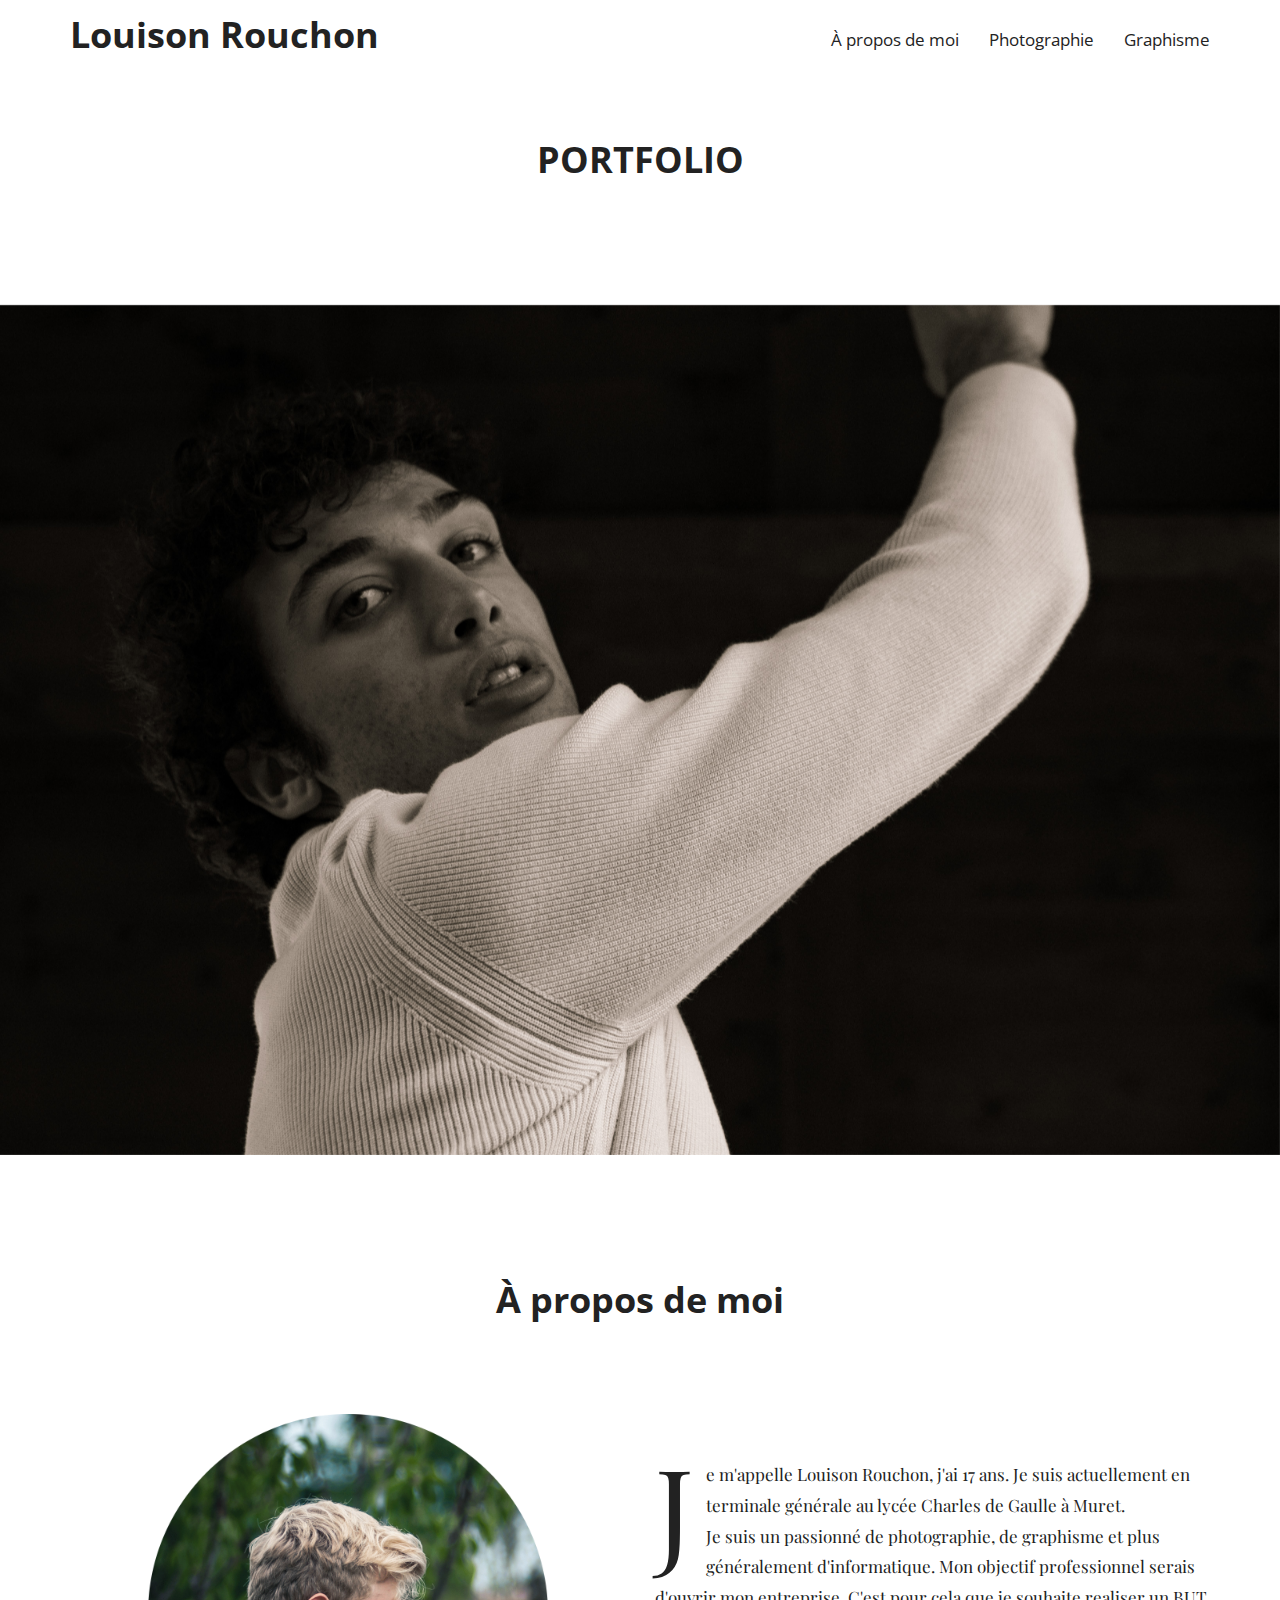
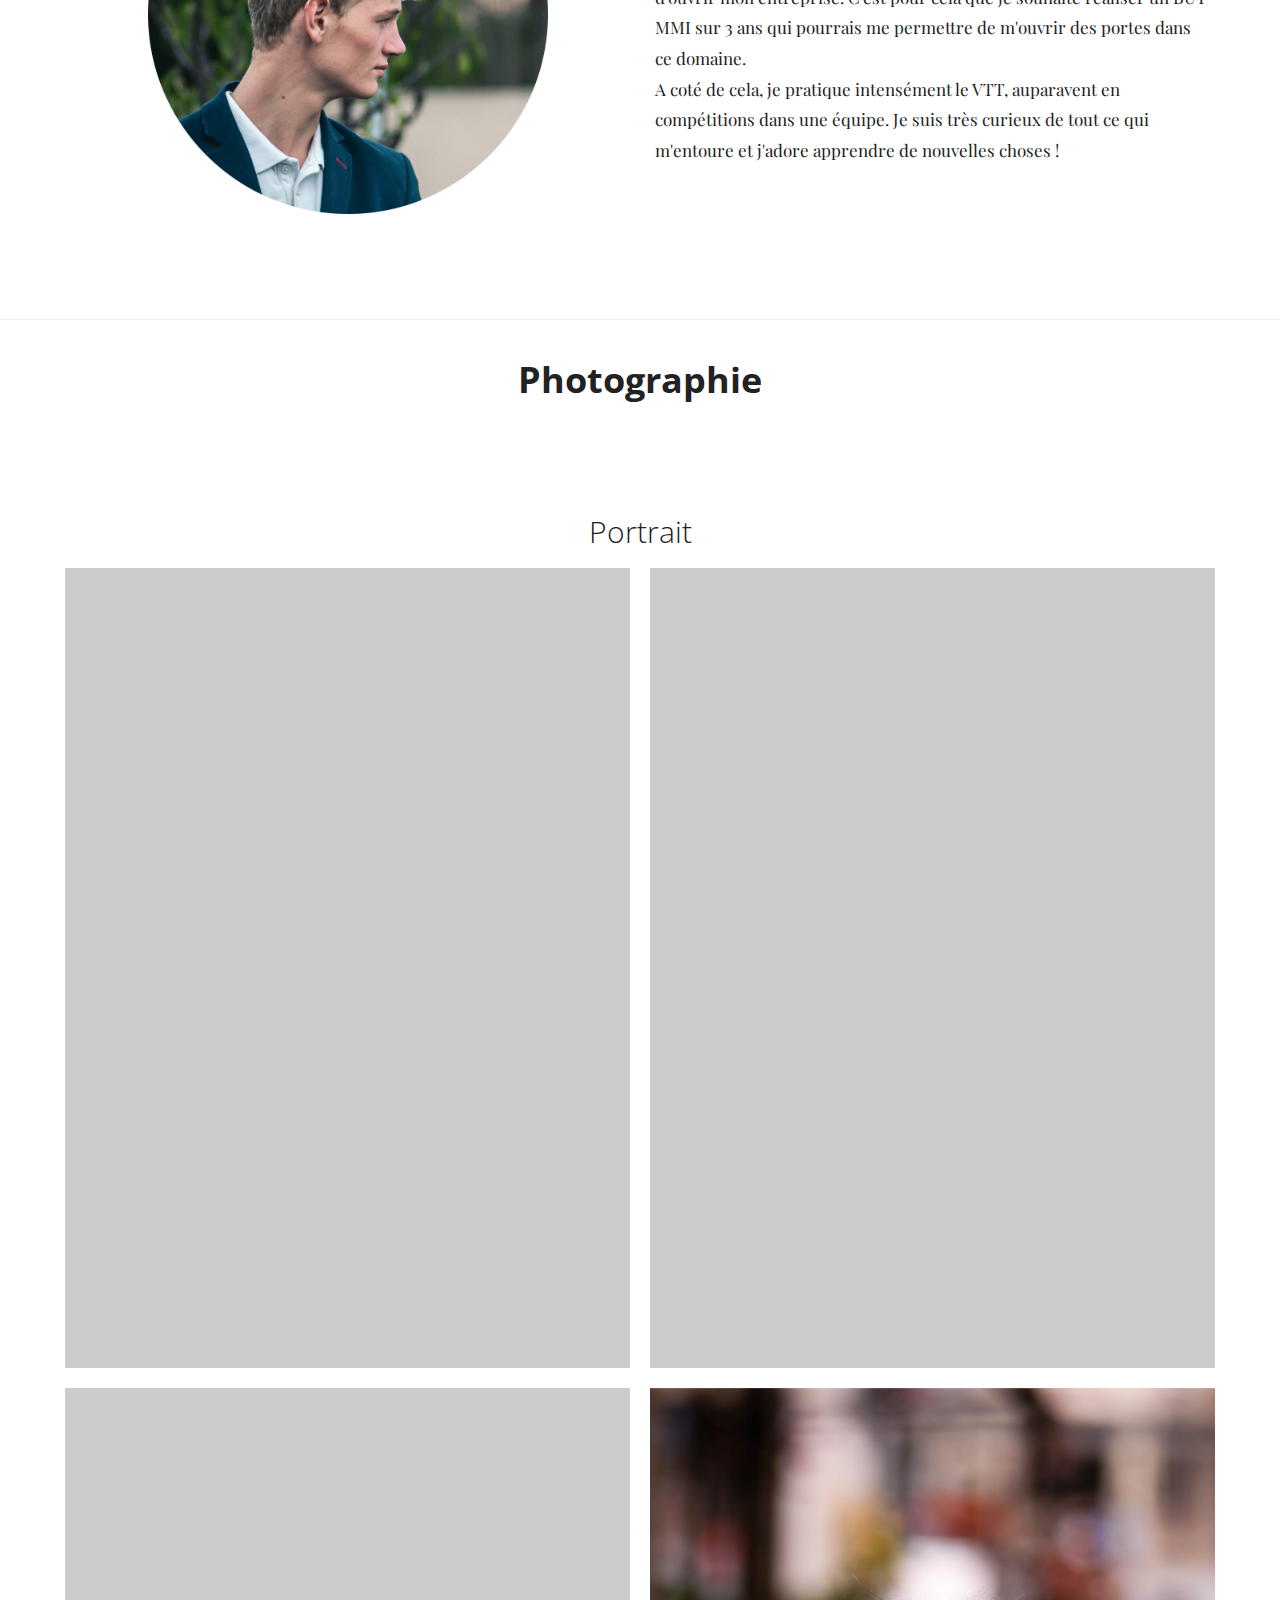
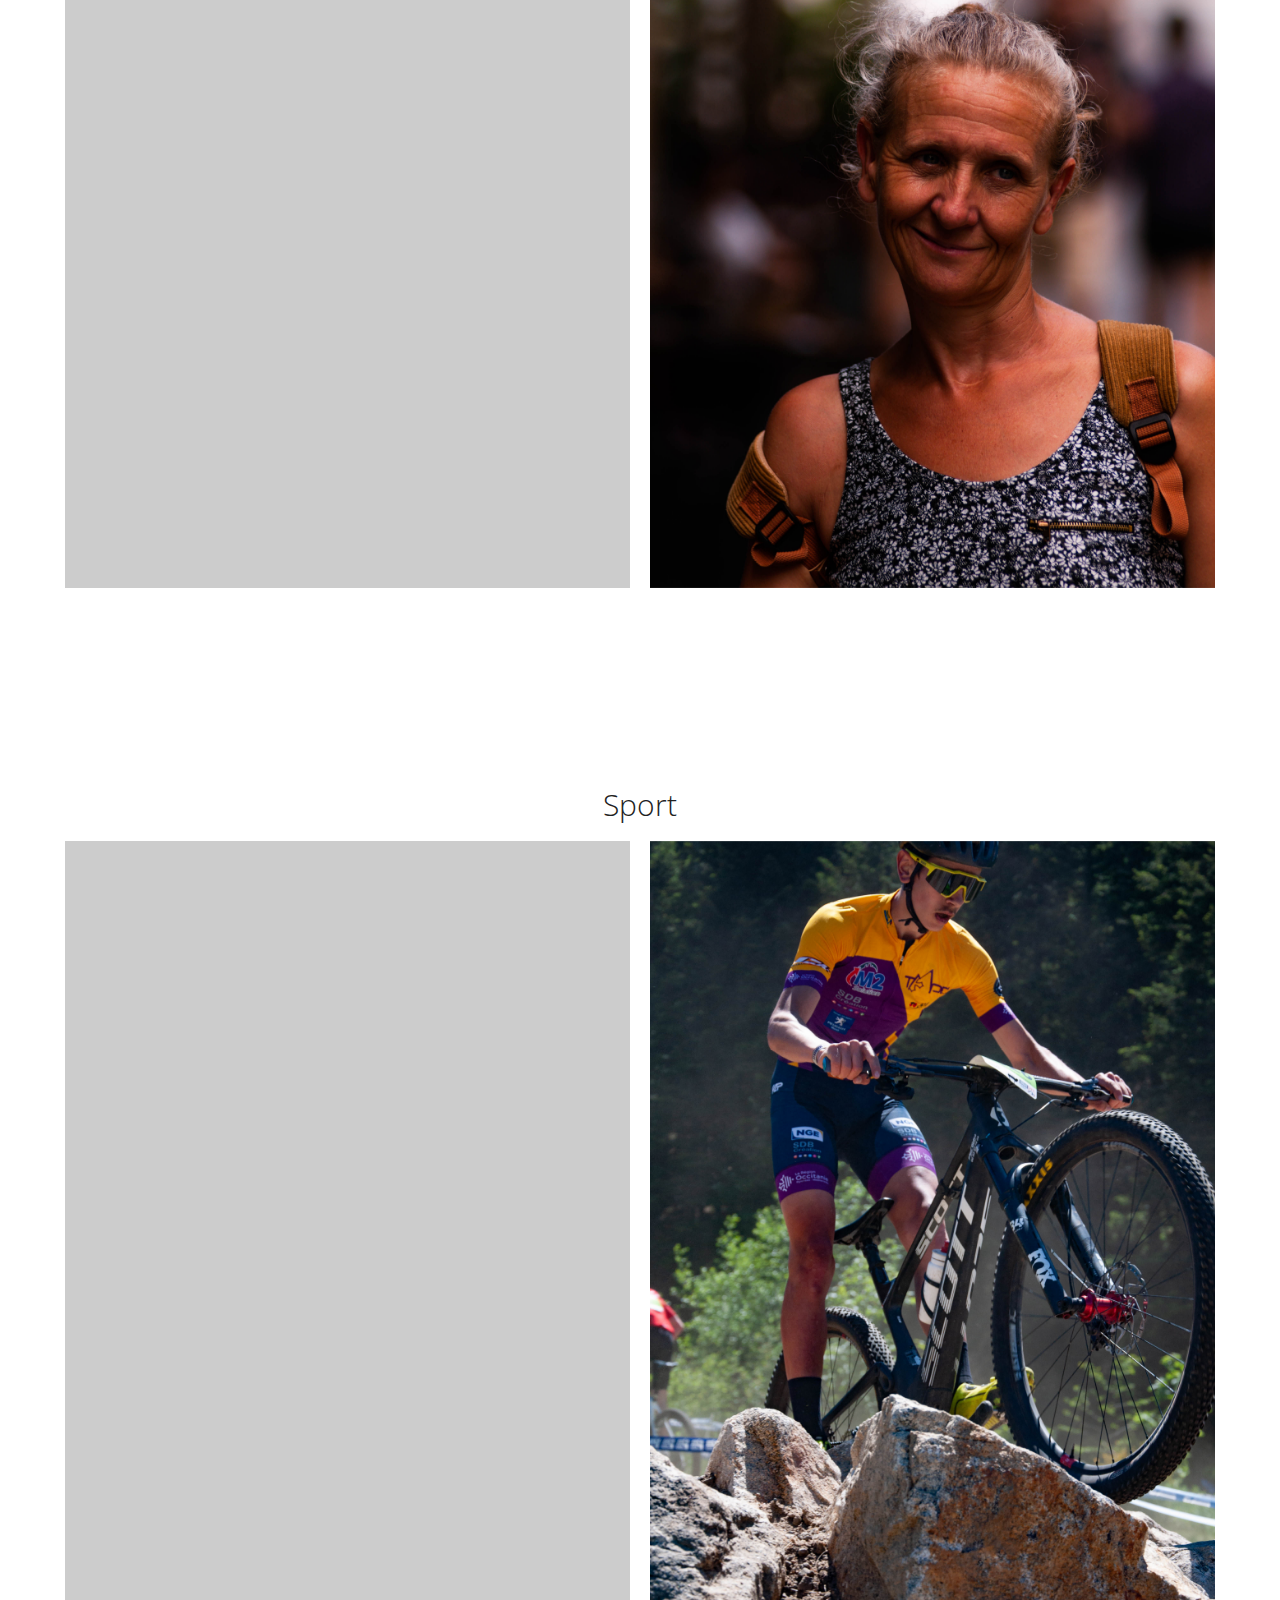
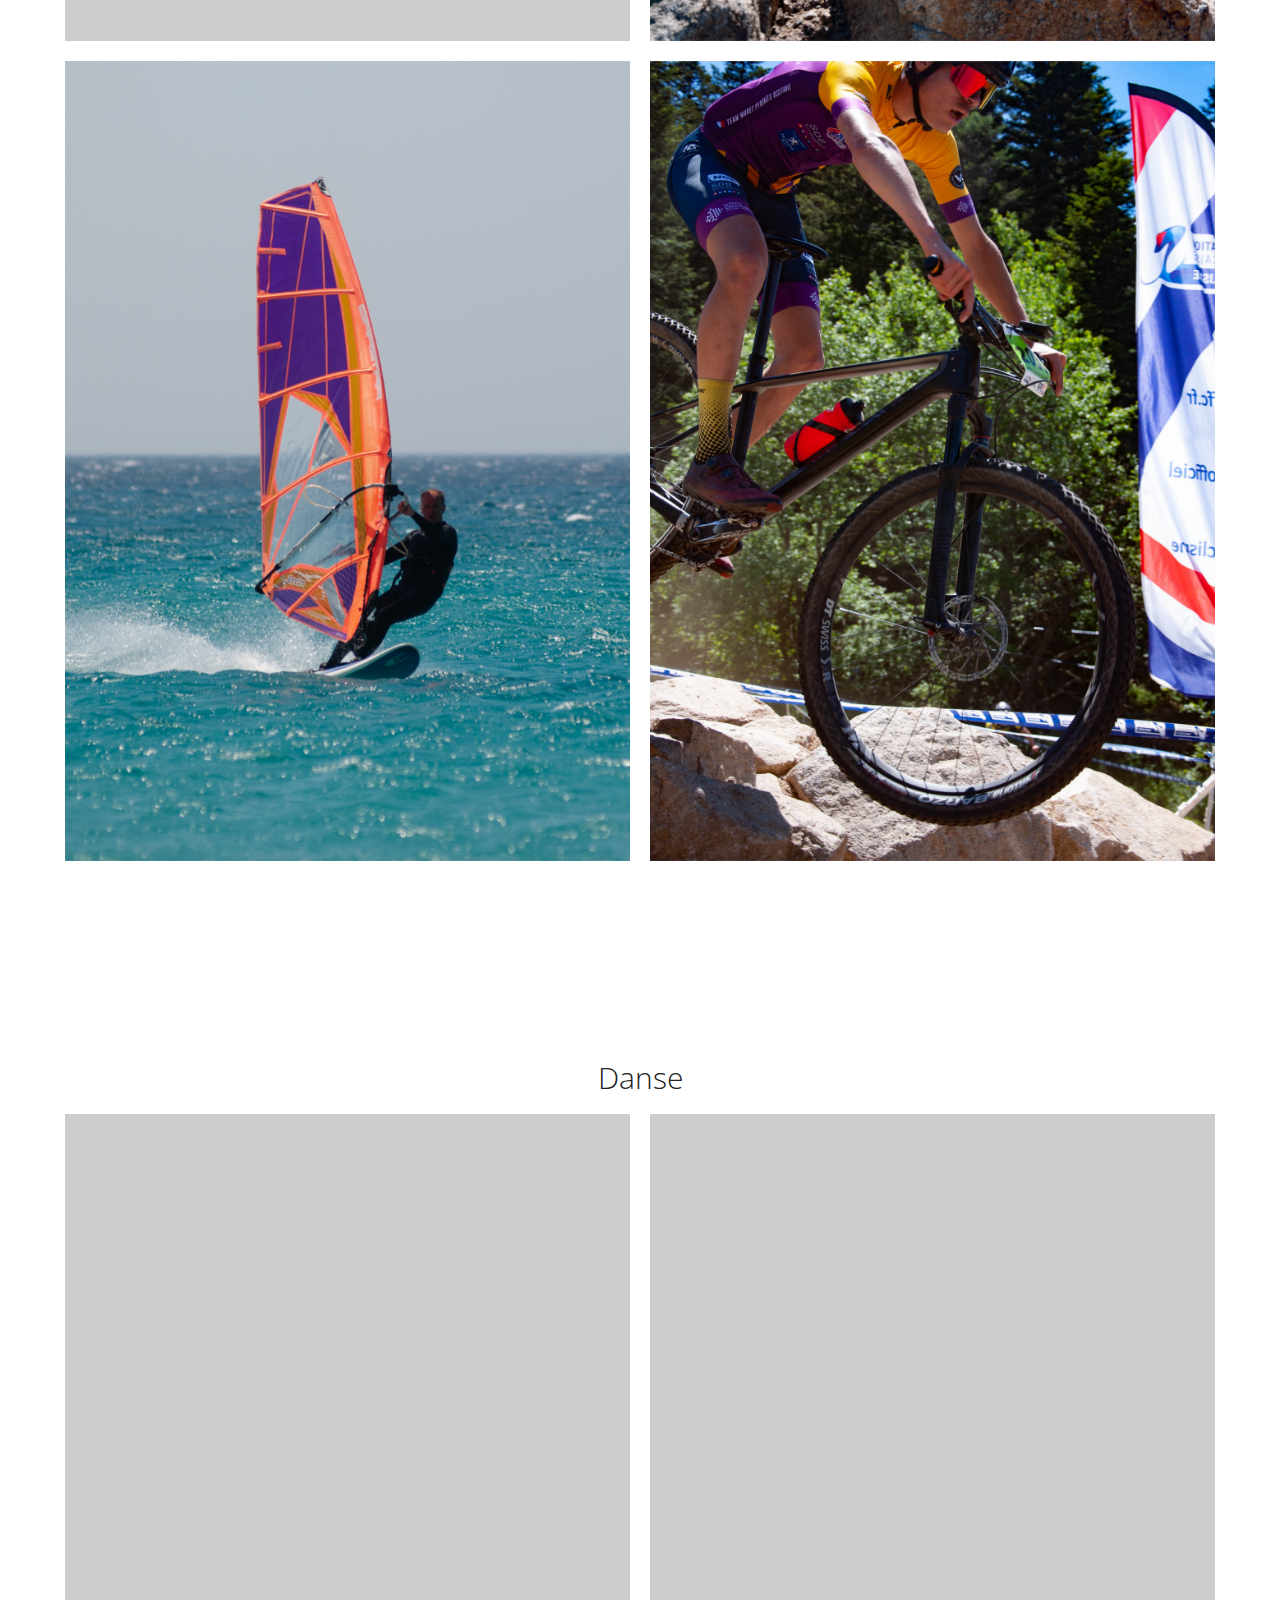
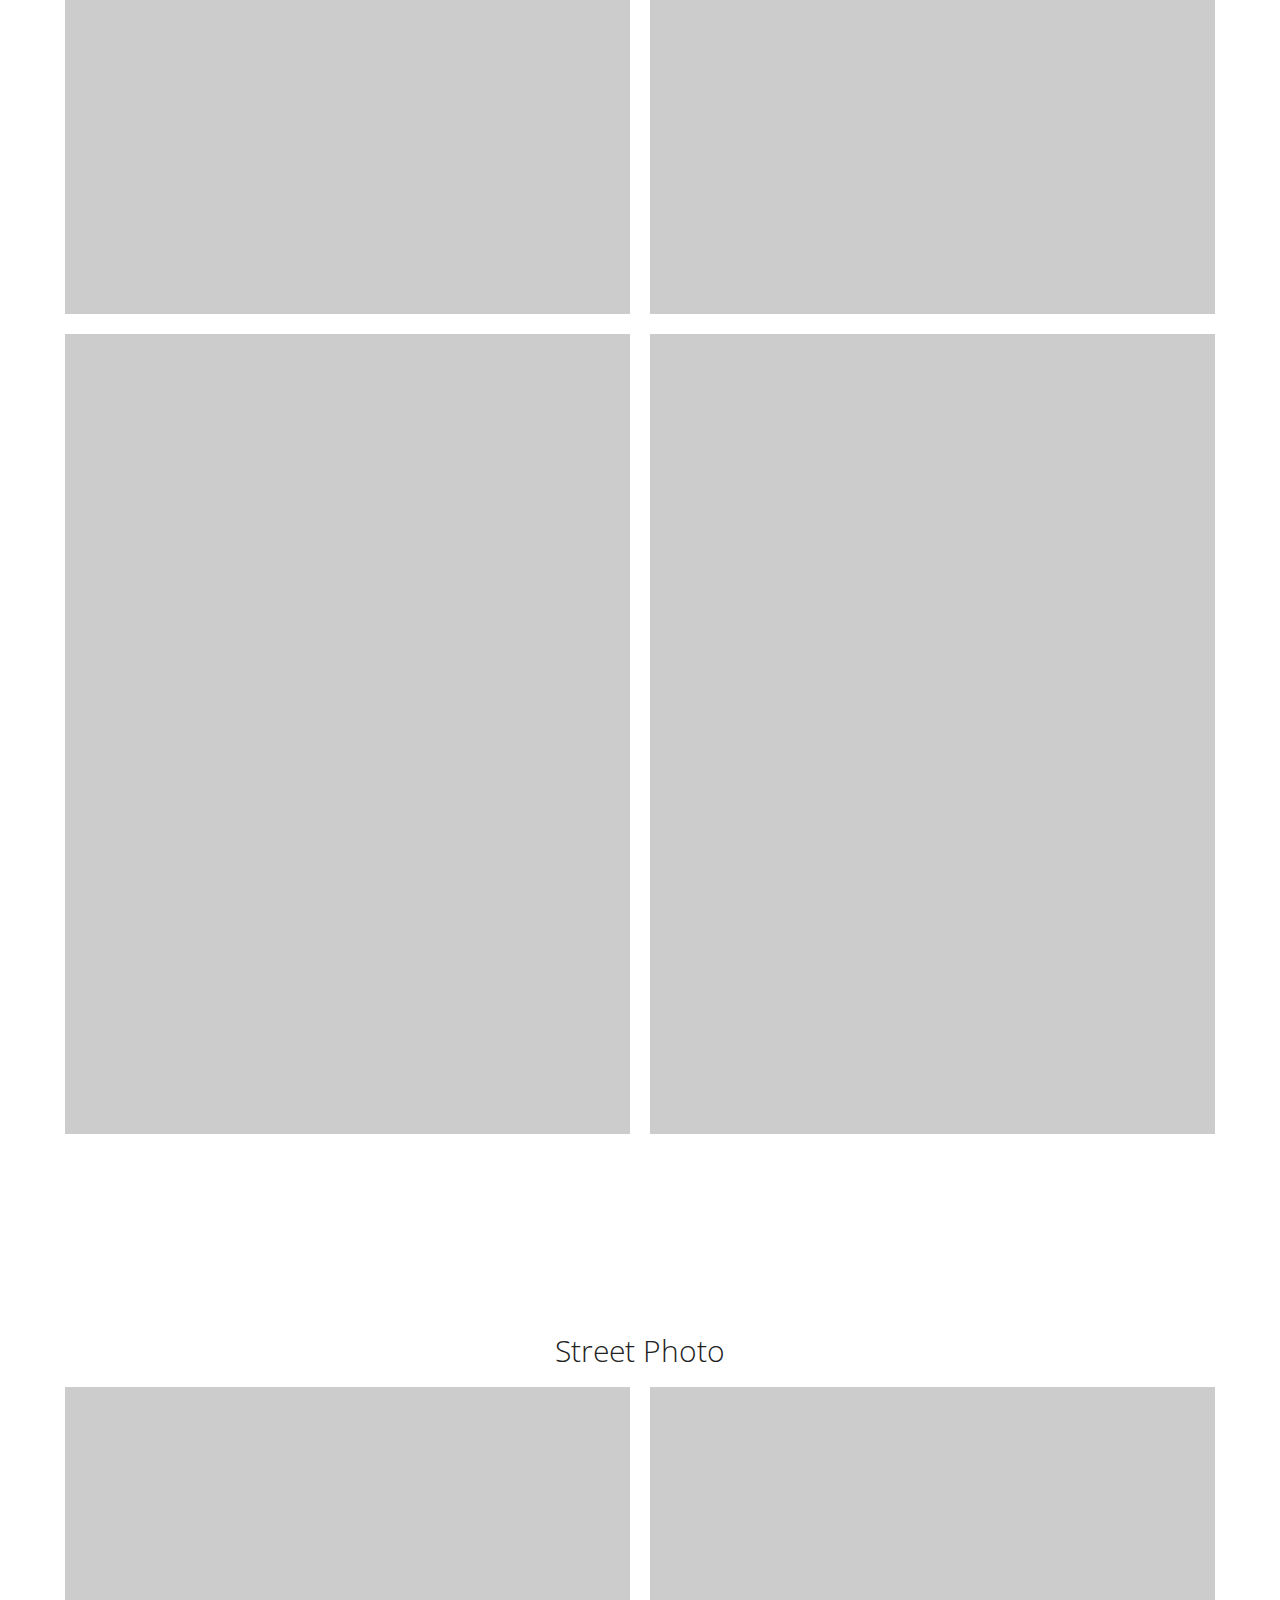
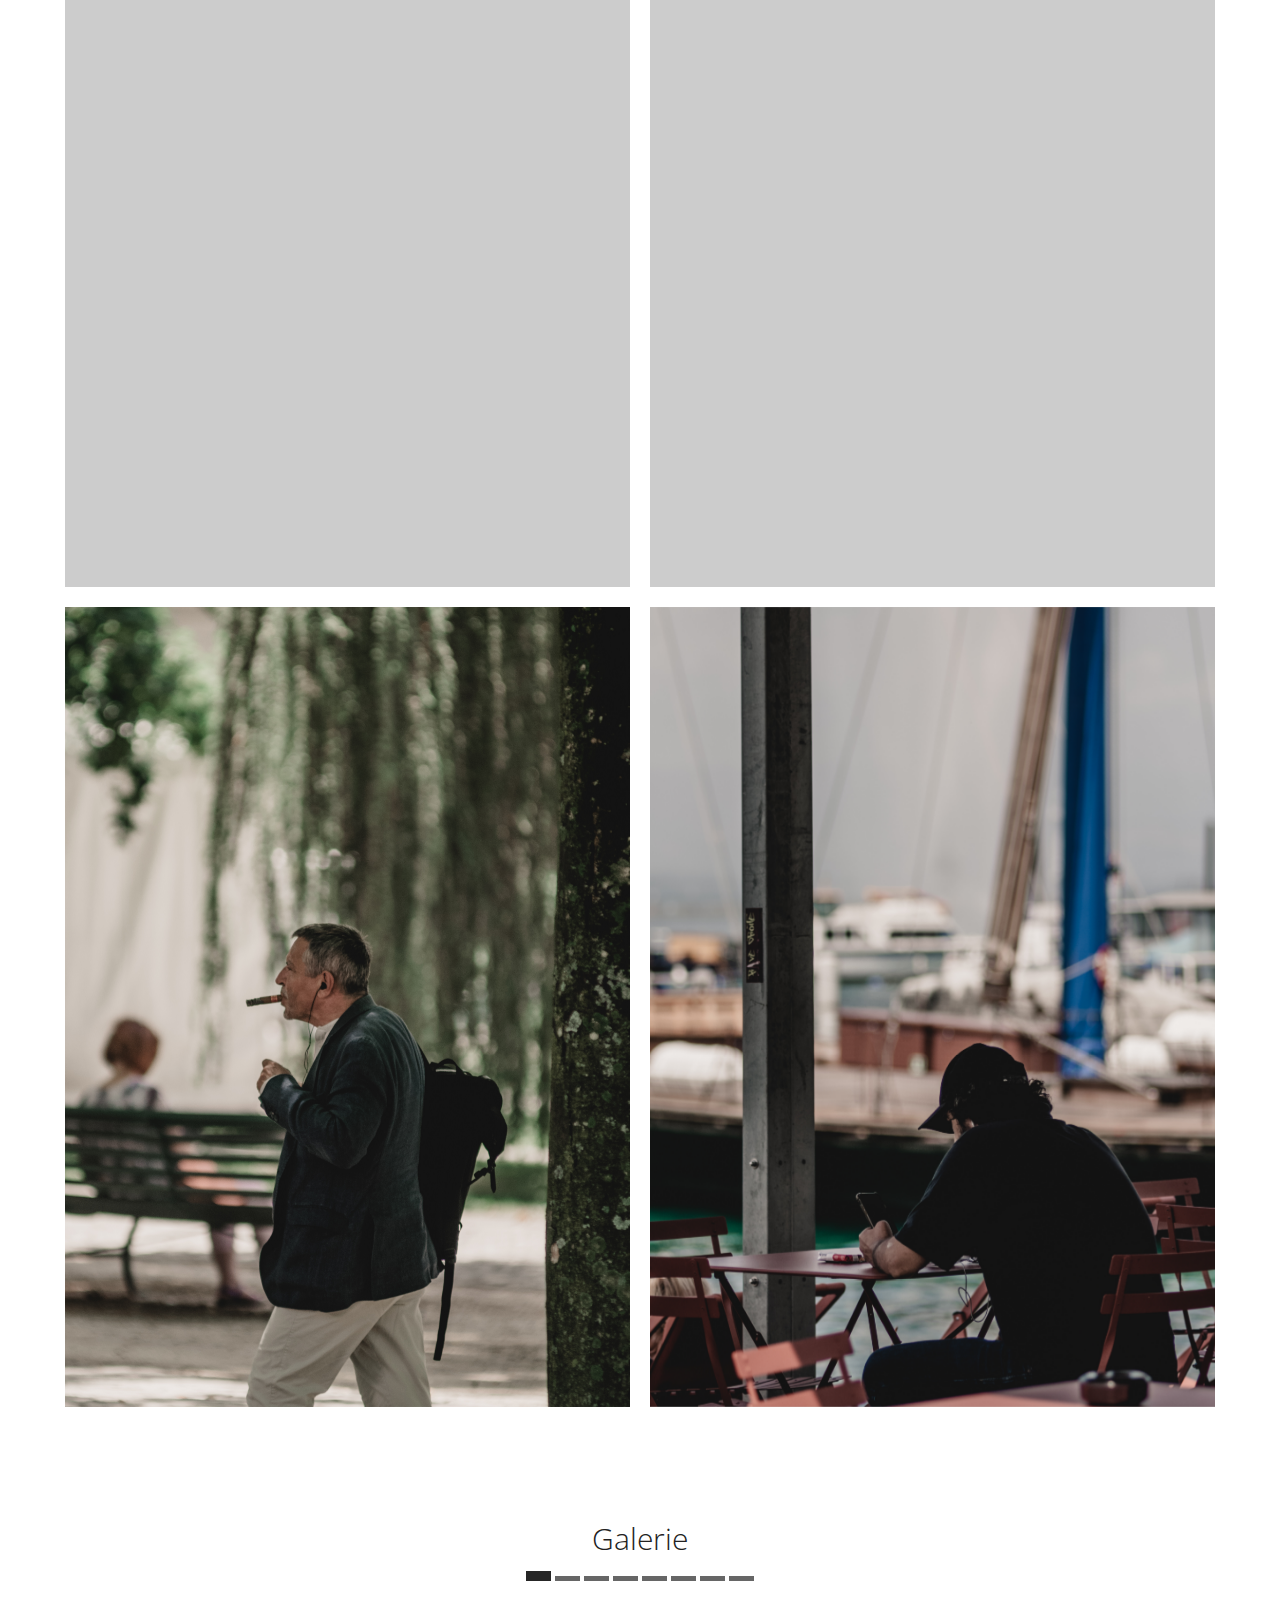
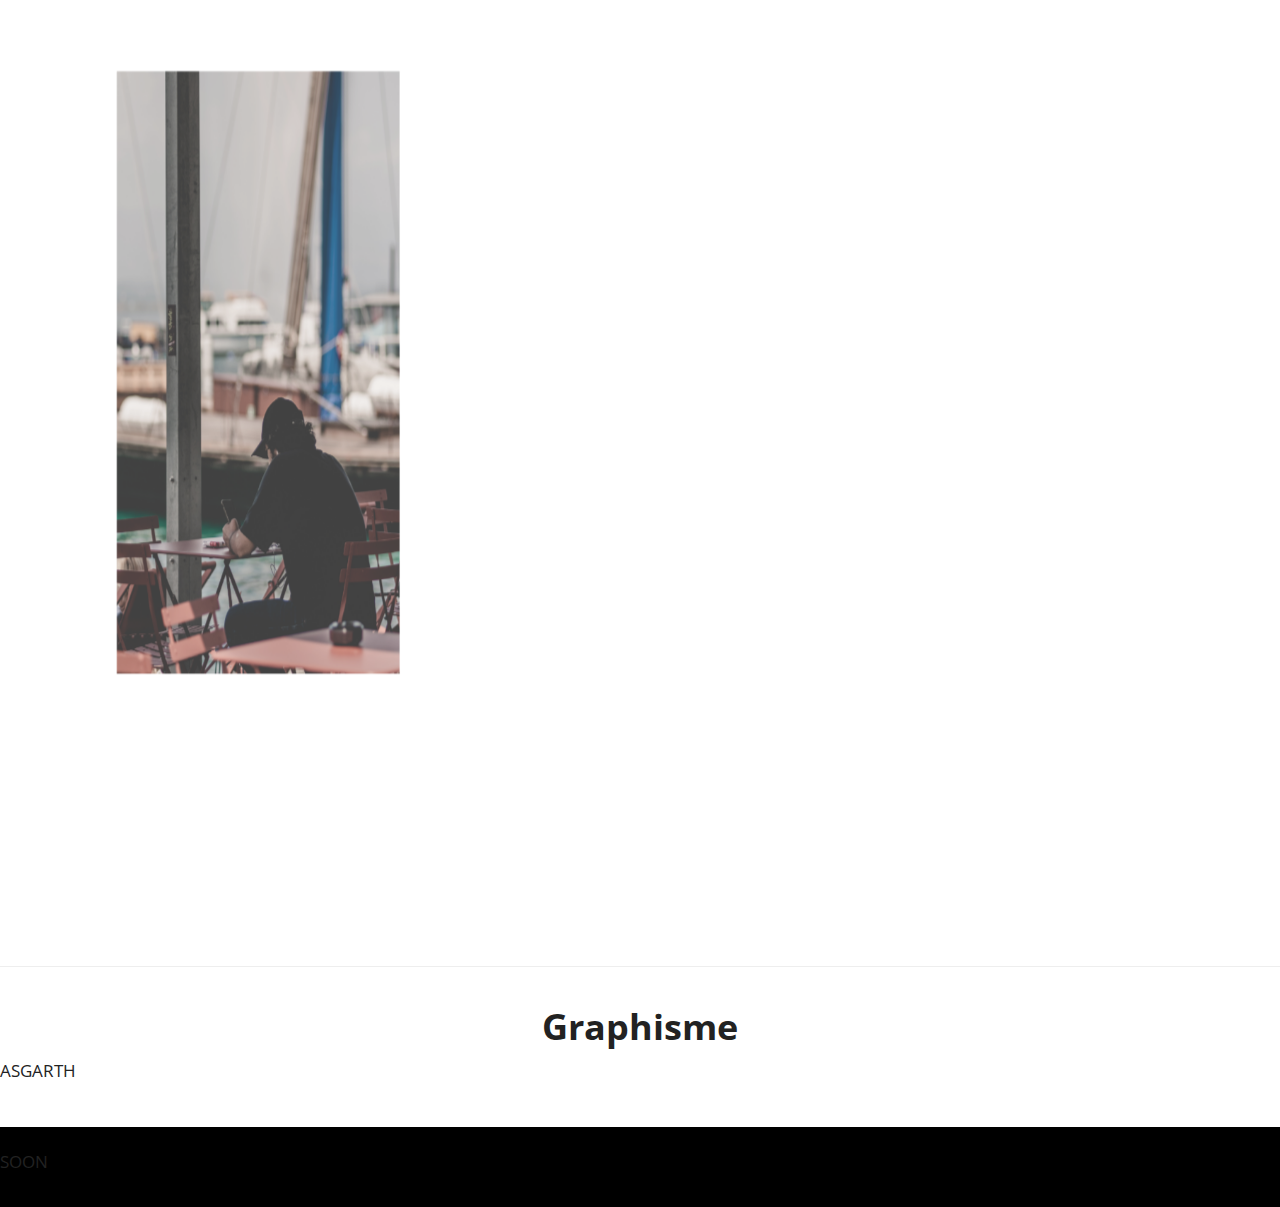
==== index.html @ 9c83bffb "CSS update" ====
<!DOCTYPE html>
<html lang="en">

<head>

    <meta charset="utf-8">
    <meta http-equiv="X-UA-Compatible" content="IE=edge">
    <meta name="viewport" content="width=device-width, initial-scale=1">
    <meta name="description" content="Porte folio de Louison Rouchon">
    <meta name="author" content="Louison Rouchon help by Enzo Fournet">

    <title>ROUCHON Louison</title>

	<link rel="icon" type="image/png" href="./img/rond.png">

    <!-- Css -->
    <link href="css/bootstrap.css" rel="stylesheet">
	<link href="css/style.css" rel="stylesheet">
	<link rel="stylesheet" href="style.css">

</head>

<body>

	<nav class="navbar navbar-default navbar-fixed-top">
		<div class="container">
			<div class="navbar-header">
				<div class="navbar-toggle collapsed" data-toggle="collapse" data-target="#main-menu">	
					<span class="bar1"></span>
					<span class="bar2"></span>
					<span class="bar3"></span>
			  </div>
				<a class="navbar-brand top" href="#">
					<h1 class="Nom">Louison Rouchon</h1>
				</a>

			</div>

			<div class="collapse navbar-collapse" id="main-menu">
			   <ul class="nav navbar-nav navbar-right">
				<li><a data-target="#about" href="">À propos de moi</a></li>
				<li><a data-target="#Photographie" href="">Photographie</a></li>
				<li><a data-target="#Graphisme" href="">Graphisme</a></li>
			  </ul>
			</div><!-- /.navbar-collapse -->
		</div><!-- /.container-fluid -->
	</nav>
  



    <!-- Intro -->
	
	<h1 class="TitreCat">PORTFOLIO</h1>

	
	<!-- Slider -->
	<section class="slider">
		<div class="container-fluid">
			<div class="row no-gutter">
				<div class="col-lg-12">
					<div id="myCarousel" class="carousel slide" data-ride="carousel">

					  <!-- Wrapper for slides -->
					  <div class="carousel-inner" role="listbox">
						<div class="item active" >
						  <img src="img/_DSC0187.JPG" alt="slide" id="img-first">
						</div>

						<div class="item" >
						  <img src="img/_DSC0617.JPG" alt="slide" id="img-first">
						</div>

						<div class="item" >
						  <img src="img/vol avec bebou-3.jpg" alt="slide"id="img-first" >
						</div>

					  </div>
					  
					</div>
				</div>
			</div>
		</div>
	</section>
	
	
	<!-- A propos de moi -->
	<h1 id="about" class="TitreCat">À propos de moi</h1>
	<section class="about">
		<div class="container about">
			<div class="row">
				<div class="col-md-6 moi-container">
					<img class="moi" src="./img/rond.png" alt="">
				</div>
				<div class="col-md-6 big-letter about-me-center">
					<p>
						Je m'appelle Louison Rouchon, j'ai 17 ans. Je suis actuellement en terminale générale au lycée Charles de Gaulle à Muret.
					<br>
						Je suis un passionné de photographie, de graphisme et plus généralement d'informatique. Mon objectif professionnel serais d'ouvrir mon entreprise. C'est pour cela que je souhaite realiser un BUT MMI sur 3 ans qui pourrais me permettre de m'ouvrir 
						des portes dans ce domaine. <br>
						A coté de cela, je pratique intensément le VTT, auparavent en compétitions dans une équipe. Je suis très curieux de tout ce qui m'entoure et j'adore apprendre de nouvelles choses !
					</p>
				</div>
			</div>
		</div>
	</section>
	

	
	
	<!-- Portrait -->
	
	<hr>
	<h1 id="Photographie" class="TitreCat">Photographie</h1>


	<section >
		<h2 class="TitreSousCat">Portrait</h2>
		<div class="container about">
			<div class="row">
				
		<div class="container">
			<div class="row">
			
			
				<div class="col-md-6 thumbnail">
					<div class="hovereffect">
						<div class="col-md-12 photo-1"></div>
							<a href="#mybox" data-toggle="modal" data-slide-to="0">
								<div class="overlay">
									<h2>Vivamus accumsan</h2>
									<p>Lacinia ipsum</p> 
								</div>
							</a>
					</div>
				</div>
				
				
				<div class="col-md-6 thumbnail">
					<div class="hovereffect">
						<div class="col-md-12 photo-2"></div>
							<a href="#mybox" data-toggle="modal" data-slide-to="1">
								<div class="overlay">
									<h2>Lacinia ante</h2>
									<p>Aliquam pellentesque</p> 
								</div>
							</a>
					</div>
				</div>
				
				
			</div>
		</div>
		
		<div class="container">
			<div class="row">
			
			
				<div class="col-md-6 thumbnail">
					<div class="hovereffect">
						<div class="col-md-12 photo-3"></div>
							<a href="#mybox" data-toggle="modal" data-slide-to="2">
								<div class="overlay">
									<h2>Ultris sodales</h2>
									<p>Quisque maximu</p> 
								</div>
							</a>
					</div>
				</div>
				
				
				<div class="col-md-6 thumbnail">
					<div class="hovereffect">
						<div class="col-md-12 photo-4"></div>
							<a href="#mybox" data-toggle="modal" data-slide-to="3">
								<div class="overlay">
									<h2>Quisque maximu</h2>
									<p>Sed eu magna</p> 
								</div>
							</a>
					</div>
				</div>
				
				
			</div>
		</div>	
	</section>
		
	<!-- End Gallery -->

	<div class="container">
	  <div class="modal fade and carousel slide" id="mybox">
		<div class="modal-dialog">
		  <div class="modal-content">
			<div class="modal-body">
			  
			  <button class="close" data-dismiss="modal" type="button">×</button>
			  
			  
			  <div class="carousel-inner">
					<div class="item active">
					  <img src="img/1.jpg" alt="slide">
					</div>
					<div class="item">
					  <img src="img/2.jpg" alt="slide">
					</div>
					<div class="item">
					  <img src="img/3.jpg" alt="slide">
					</div>
					<div class="item">
					  <img src="img/4.jpg" alt="slide">
					</div>
					<div class="item">
						<img src="img/5.jpg" alt="slide">
					</div>
					<div class="item">
						<img src="img/6.jpg" alt="slide">
					</div>
					<div class="item">
						<img src="img/7.jpg" alt="slide">
					</div>
					<div class="item">
						<img src="img/8.jpg" alt="slide">
					</div>
					<div class="item">
						<img src="img/9.jpg" alt="slide">
					</div>
					<div class="item">
						<img src="img/10.jpg" alt="slide">
					</div>
					<div class="item">
						<img src="img/11.jpg" alt="slide">
					</div>
					<div class="item">
						<img src="img/12.jpg" alt="slide">
					</div>
					<div class="item">
						<img src="img/13.jpg" alt="slide">
					</div>
					<div class="item">
						<img src="img/14.jpg" alt="slide">
					</div>
					<div class="item">
						<img src="img/15.jpg" alt="slide">
					</div>
					<div class="item">
						<img src="img/16.jpg" alt="slide">
					</div>
			  </div><!-- /.carousel-inner -->
			  
			  
			  <a class="left carousel-control" href="#mybox" role="button" data-slide="prev">
				<span class="glyphicon glyphicon-chevron-left"></span>
			  </a>
			  <a class="right carousel-control" href="#mybox" role="button" data-slide="next">
				<span class="glyphicon glyphicon-chevron-right"></span>
			  </a>
			  
			</div><!-- /.modal-body -->
		  </div><!-- /.modal-content -->
		</div><!-- /.modal-dialog -->
	  </div><!-- /.modal -->
	</div><!-- /.container -->


	<!-- Sports -->
	
	<section>
		<h2 class="TitreSousCat">Sport</h2>
		<div class="container about">
			<div class="row">
				
		<div class="container">
			<div class="row">
			
			
				<div class="col-md-6 thumbnail">
					<div class="hovereffect">
						<div class="col-md-12 photo-5"></div>
							<a href="#mybox" data-toggle="modal" data-slide-to="4">
								<div class="overlay">
									<h2>Vivamus accumsan</h2>
									<p>Lacinia ipsum</p> 
								</div>
							</a>
					</div>
				</div>
				
				
				<div class="col-md-6 thumbnail">
					<div class="hovereffect">
						<div class="col-md-12 photo-6"></div>
							<a href="#mybox" data-toggle="modal" data-slide-to="5">
								<div class="overlay">
									<h2>Lacinia ante</h2>
									<p>Aliquam pellentesque</p> 
								</div>
							</a>
					</div>
				</div>
				
				
			</div>
		</div>
		
		<div class="container">
			<div class="row">
			
			
				<div class="col-md-6 thumbnail">
					<div class="hovereffect">
						<div class="col-md-12 photo-7"></div>
							<a href="#mybox" data-toggle="modal" data-slide-to="6">
								<div class="overlay">
									<h2>Ultris sodales</h2>
									<p>Quisque maximu</p> 
								</div>
							</a>
					</div>
				</div>
				
				
				<div class="col-md-6 thumbnail">
					<div class="hovereffect">
						<div class="col-md-12 photo-8"></div>
							<a href="#mybox" data-toggle="modal" data-slide-to="7">
								<div class="overlay">
									<h2>Quisque maximu</h2>
									<p>Sed eu magna</p> 
								</div>
							</a>
					</div>
				</div>
				
				
			</div>
		</div>	
	</section>
	
<!-- Danse -->

<section>
		<h2 class="TitreSousCat">Danse</h2>
		<div class="container about">
			<div class="row">
				
		<div class="container">
			<div class="row">
			
			
				<div class="col-md-6 thumbnail">
					<div class="hovereffect">
						<div class="col-md-12 photo-9"></div>
							<a href="#mybox" data-toggle="modal" data-slide-to="8">
								<div class="overlay">
									<h2>Ultris sodales</h2>
									<p>Quisque maximu</p> 
								</div>
							</a>
					</div>
				</div>
				
				
				<div class="col-md-6 thumbnail">
					<div class="hovereffect">
						<div class="col-md-12 photo-10"></div>
							<a href="#mybox" data-toggle="modal" data-slide-to="9">
								<div class="overlay">
									<h2>Quisque maximu</h2>
									<p>Sed eu magna</p> 
								</div>
							</a>
					</div>
				</div>
				
				
				
			</div>
		</div>
		
		<div class="container">
			<div class="row">
			
			
				<div class="col-md-6 thumbnail">
					<div class="hovereffect">
						<div class="col-md-12 photo-11"></div>
							<a href="#mybox" data-toggle="modal" data-slide-to="10">
								<div class="overlay">
									<h2>Ultris sodales</h2>
									<p>Quisque maximu</p> 
								</div>
							</a>
					</div>
				</div>
				
				
				<div class="col-md-6 thumbnail">
					<div class="hovereffect">
						<div class="col-md-12 photo-12"></div>
							<a href="#mybox" data-toggle="modal" data-slide-to="11">
								<div class="overlay">
									<h2>Quisque maximu</h2>
									<p>Sed eu magna</p> 
								</div>
							</a>
					</div>
				</div>
				
				
			</div>
		</div>	
	</section>

<!-- Street Photographie -->

<section>
	<h2 class="TitreSousCat">Street Photo</h2>
	<div class="container about">
		<div class="row">
			
	<div class="container">
		<div class="row">
		
		
			<div class="col-md-6 thumbnail">
				<div class="hovereffect">
					<div class="col-md-12 photo-13"></div>
						<a href="#mybox" data-toggle="modal" data-slide-to="12">
							<div class="overlay">
								<h2>Vivamus accumsan</h2>
								<p>Lacinia ipsum</p> 
							</div>
						</a>
				</div>
			</div>
			
			
			<div class="col-md-6 thumbnail">
				<div class="hovereffect">
					<div class="col-md-12 photo-14"></div>
						<a href="#mybox" data-toggle="modal" data-slide-to="13">
							<div class="overlay">
								<h2>Lacinia ante</h2>
								<p>Aliquam pellentesque</p> 
							</div>
						</a>
				</div>
			</div>
			
			
		</div>
	</div>
	
	<div class="container">
		<div class="row">
		
		
			<div class="col-md-6 thumbnail">
				<div class="hovereffect">
					<div class="col-md-12 photo-15"></div>
						<a href="#mybox" data-toggle="modal" data-slide-to="14">
							<div class="overlay">
								<h2>Ultris sodales</h2>
								<p>Quisque maximu</p> 
							</div>
						</a>
				</div>
			</div>
			
			
			<div class="col-md-6 thumbnail">
				<div class="hovereffect">
					<div class="col-md-12 photo-16"></div>
						<a href="#mybox" data-toggle="modal" data-slide-to="15">
							<div class="overlay">
								<h2>Quisque maximu</h2>
								<p>Sed eu magna</p> 
							</div>
						</a>
				</div>
			</div>
			
			
		</div>
	</div>	
</section>



<!-- Divers -->
<h2 class="TitreSousCat">Galerie</h2>
<div class='caroussel_diapo'>
		<input checked id="carou_un" name="rotation" type="radio">
		<label for="carou_un"></label>
		<input id="carou_deux" name="rotation" type="radio">
		<label for="carou_deux"></label>
		<input id="carou_trois" name="rotation" type="radio">
		<label for="carou_trois"></label>
		<input id="carou_quatre" name="rotation" type="radio">
		<label for="carou_quatre"></label>
		<input id="carou_cinq" name="rotation" type="radio">
		<label for="carou_cinq"></label>
		<input id="carou_six" name="rotation" type="radio">
		<label for="carou_six"></label>
		<input id="carou_sept" name="rotation" type="radio">
		<label for="carou_sept"></label>
		<input id="carou_huit" name="rotation" type="radio">
		<label for="carou_huit"></label>

	<div class="contenu_carou">
		<div class="caroussel">
			<img src="./img/9.jpg" alt>
			<img src="./img/10.jpg" alt>
			<img src="./img/11.jpg" alt>
			<img src="./img/12.jpg" alt>
			<img src="./img/13.jpg" alt>
			<img src="./img/14.jpg" alt>
			<img src="./img/15.jpg" alt>
			<img src="./img/16.jpg" alt>
		</div>
	</div>
</div>	
	

<!-- Logos -->
<hr>
<h1 id="Graphisme" class="TitreCat">Graphisme</h1>

<a href="./asgarth.html">ASGARTH</a>

	
<footer>
	SOON
</footer>
		
		

    <!-- script -->
    <script src="js/jquery.js"></script>
    <script src="js/bootstrap.min.js"></script>
	<script src="js/modernizr.js"></script>
	<script src="js/script.js"></script>
	
	

</body>
</html>
---- css/style.css ----
@import url(https://fonts.googleapis.com/css?family=Playfair+Display);
@import url(https://fonts.googleapis.com/css?family=Open+Sans:400,300);

body {
    padding-top: 70px;
	color: #222;
    font-family: 'Open Sans', sans-serif;
    font-size: 17px;
    line-height: 1.8 !important;
}

html {
	overflow-x:hidden;
}

h1,h2,h3,h4,h5,h6 {
	font-family: 'Open Sans', sans-serif;
	font-weight:200;
	color: #222;
}

p{
	font-family: 'Playfair Display', serif;
	font-weight:300;
}

section {
	padding-top:85px;
	padding-bottom:85px;
}

.no-gutter > [class*='col-'] {
    padding-right:0;
    padding-left:0;
}

a,a:link {
	color: #222;
}

a:hover,a:focus {
	color: #222;
}


/* Navbar */

.navbar-fixed-top .nav {
    padding: 15px 0;
}

.navbar-fixed-top .navbar-brand {
    padding: 0 15px;
}

.navbar-brand img{
	max-height:50px;
}

.navbar > .container .navbar-brand, .navbar > .container-fluid .navbar-brand {
    margin-left: 0px;
}

@media(min-width:768px) {
    body {
        padding-top: 100px; /* Required padding for .navbar-fixed-top. Change if height of navigation changes. */
    }

    .navbar-fixed-top .navbar-brand {
        padding: 15px 0;
    }
}

.navbar-default {
    background-color: #fff;
    border-color: #fff;
}

.navbar-default .navbar-nav > .active > a, .navbar-default .navbar-nav > .active > a:focus, .navbar-default .navbar-nav > .active > a:hover {
    background-color: #fff;
    color: #222;
}

.navbar-default .navbar-nav > li > a {
    color: #222;
}

.navbar-default .navbar-nav > li > a:hover {
    color: #555;
}


/* Toggle Animation */

.navbar-toggle * {
	-ms-transition: all 0.4s ease;
  -webkit-transition: all 0.4s ease;
	-moz-transition: all 0.4s ease;
	-o-transition: all 0.4s ease;
	transition: all 0.4s ease;
}
.navbar-toggle {
    border: medium none;
    border-radius: 0;
    color: #fff;
    cursor: pointer;
    height: 50px;
    padding: 16px;
    width: 50px;
    float: right;
	margin-top:0px;
	margin-bottom:0px;
}

.navbar-default .navbar-toggle:hover,
.navbar-default .navbar-toggle:focus {
  background-color: #fff;
}

.navbar-default .navbar-toggle, .navbar-default .navbar-collapse, .navbar-default .navbar-form {
    border-color: #fff;
}

.navbar-toggle span {
	width: 25px;
	height: 3px;
	margin-bottom: 5px;
	background-color: #222;
	display: block;
}
.navbar-toggle span.bar1 {
	-ms-transform: rotate(45deg);
	-webkit-transform: rotate(45deg);
  -moz-transform: rotate(45deg);
  -o-transform: rotate(45deg);
  transform: rotate(45deg);
	-ms-transform-origin: 1px 3px;
	-webkit-transform-origin: 1px 3px;
  -moz-transform-origin: 1px 3px;
  -o-transform-origin: 1px 3px;
	transform-origin: 1px 3px;
	width: 31px;
}
.navbar-toggle span.bar2 {
	-ms-transform: rotate(-360deg) scale(0);
	-webkit-transform: rotate(-360deg) scale(0);
  -moz-transform: rotate(-360deg) scale(0);
  -o-transform: rotate(-360deg) scale(0);
	transform: rotate(-360deg) scale(0);
}

.navbar-toggle span.bar3 {
	-ms-transform: rotate(-45deg);
	-webkit-transform: rotate(-45deg);
	transform: rotate(-45deg);
	-ms-transform-origin:8px 2px;
	-webkit-transform-origin: 8px 2px;
	transform-origin: 8px 2px;
	width: 31px;
}
.navbar-toggle.collapsed span.bar1,
.navbar-toggle.collapsed span.bar2,
.navbar-toggle.collapsed span.bar3,
.navbar-toggle.collapsed span.bar4 {
	-ms-transform: none;
	-webkit-transform: none;
	transform: none;
	width: 30px;
}


/* Intro */

.intro {
	font-size:22px;
	padding-top:60px;
	padding-bottom:25px;
}



/* About */


.big-letter p:first-child:first-letter { 
	float: left; 
	color: #222; 
	font-size: 7em;  
	line-height: 0.8em; 
	text-transform: uppercase; 
	padding-top: 0px;  
	padding-right: 0.1em; 
	padding-left: –0.03em;
}

/* Firefox Fix */

@-moz-document url-prefix() {
    .big-letter p:first-child:first-letter {
        padding-top: 0.08em;  
    }
}



/* Carousel */

.carousel-control.left {
  background-image: none;
  filter: none;
}
.carousel-control.right {
  background-image: none;
  filter: none;
}



/* Gallery */


/* Hover Effect */

.hovereffect a:link,.hovereffect a:hover,.hovereffect a:focus,.hovereffect a:visited {
	color:#fff;
}

.hovereffect {
  width: 100%;
  height: 100%;
  float: left;
  overflow: hidden;
  position: relative;
  text-align: left;
  background: #cccccc;
  cursor:pointer;
}

.hovereffect .overlay {
  width: 100%;
  height: 100%;
  position: absolute;
  overflow: hidden;
  top: 0;
  left: 0;
  padding: 50px 20px;
  cursor:pointer;
}

.hovereffect a, .hovereffect p,.hovereffect h2 {
  color: #fff;
  text-decoration:none;
  opacity: 0;
  filter: alpha(opacity=0);
  -webkit-transition: opacity 0.35s, -webkit-transform 0.35s;
  transition: opacity 0.35s, transform 0.35s;
  -webkit-transform: translate3d(100%,0,0);
  transform: translate3d(100%,0,0);
}

.hovereffect:hover a, .hovereffect:hover p, .hovereffect:hover h2 {
  color:#fff;
  text-decoration:none;
  opacity: 1;
  letter-spacing:1px;
  filter: alpha(opacity=100);
  -webkit-transform: translate3d(0,0,0);
  transform: translate3d(0,0,0);
}

@media (max-width: 992px) {
	.hovereffect{
		margin-bottom: 25px;
	}
}

.hovereffect img {
  display: block;
  position: relative;
  max-width: none;
  width: calc(100% + 20px);
  -webkit-transition: opacity 0.35s, -webkit-transform 0.35s;
  transition: opacity 0.35s, transform 0.35s;
  -webkit-transform: translate3d(-10px,0,0);
  transform: translate3d(-10px,0,0);
  -webkit-backface-visibility: hidden;
  backface-visibility: hidden;
  cursor:pointer;
}

.hovereffect:hover img {
  opacity: 0.4;
  filter: alpha(opacity=40);
  -webkit-transform: translate3d(0,0,0);
  transform: translate3d(0,0,0);
}

.hovereffect .photo-1, 
.hovereffect .photo-2, 
.hovereffect .photo-3,
.hovereffect .photo-4,
.hovereffect .photo-5,
.hovereffect .photo-6,
.hovereffect .photo-7,
.hovereffect .photo-8,
.hovereffect .photo-9,
.hovereffect .photo-10,
.hovereffect .photo-11,
.hovereffect .photo-12,
.hovereffect .photo-13,
.hovereffect .photo-14,
.hovereffect .photo-15,
.hovereffect .photo-16,
.hovereffect .photo-17,
.hovereffect .photo-18,
.hovereffect .photo-19,
.hovereffect .photo-20




{
  display: block;
  position: relative;
  max-width: none;
  width: calc(100% + 20px);
  -webkit-transition: opacity 0.35s, -webkit-transform 0.35s;
  transition: opacity 0.35s, transform 0.35s;
  -webkit-transform: translate3d(-10px,0,0);
  transform: translate3d(-10px,0,0);
  -webkit-backface-visibility: hidden;
  backface-visibility: hidden;
}

.hovereffect:hover .photo-1,
.hovereffect:hover .photo-2,
.hovereffect:hover .photo-3,
.hovereffect:hover .photo-4,
.hovereffect:hover .photo-5,
.hovereffect:hover .photo-6,
.hovereffect:hover .photo-7,
.hovereffect:hover .photo-8,
.hovereffect:hover .photo-9,
.hovereffect:hover .photo-10,
.hovereffect:hover .photo-11,
.hovereffect:hover .photo-12,
.hovereffect:hover .photo-13,
.hovereffect:hover .photo-14,
.hovereffect:hover .photo-15,
.hovereffect:hover .photo-16,
.hovereffect:hover .photo-17,
.hovereffect:hover .photo-18,
.hovereffect:hover .photo-19,
.hovereffect:hover .photo-20
{
  opacity: 0.4;
  filter: alpha(opacity=40);
  -webkit-transform: translate3d(0,0,0);
  transform: translate3d(0,0,0);
}

.photo-1,.photo-2,.photo-3,.photo-4,.photo-5,.photo-6,.photo-7,.photo-8,.photo-9,.photo-10,.photo-11,.photo-12,.photo-13,.photo-14,.photo-15,.photo-16,.photo-17,.photo-18,.photo-19,.photo-20{
	background-size:cover;
	height: 800px;;
	width:100%;
	background-position:center;
}

/* Thumbnail Images*/

.photo-1 {background-image: url('../img/1.jpg');}
.photo-2 {background-image: url('../img/2.jpg');}
.photo-3 {background-image: url('../img/3.jpg');}
.photo-4 {background-image: url('../img/4.jpg');}
.photo-5 {background-image: url('../img/5.jpg');}
.photo-6 {background-image: url('../img/6.jpg');}
.photo-7 {background-image: url('../img/7.jpg');}
.photo-8 {background-image: url('../img/8.jpg');}
.photo-9 {background-image: url('../img/9.jpg');}
.photo-10 {background-image: url('../img/10.jpg');}
.photo-11 {background-image: url('../img/11.jpg');}
.photo-12 {background-image: url('../img/12.jpg');}
.photo-13 {background-image: url('../img/13.jpg');}
.photo-14 {background-image: url('../img/14.jpg');}
.photo-15 {background-image: url('../img/15.jpg');}
.photo-16 {background-image: url('../img/16.jpg');}
.photo-17 {background-image: url('../img/17.jpg');}
.photo-18 {background-image: url('../img/18.jpg');}
.photo-19 {background-image: url('../img/19.jpg');}
.photo-20 {background-image: url('../img/20.jpg');}
/* Modal Box */

.modal-dialog {
    margin: 0px auto;
    position: fixed;
    top: 0;
	left:0;
    width: 100%;
}

.modal-body {
    padding: 0px;
}

.modal-content {
    background-color: transparent;
    border: none;
    border-radius: 0px;
    box-shadow: none;
}

/* Carousel Control*/

.close {
    color: #fff;
    font-size: 50px;
    font-weight: lighter;
    opacity: 1;
    position: fixed;
    right: 30px;
    text-shadow: none;
    top: 10px;
    z-index: 2147483647;
}

.close:hover, .close:focus {
    color: #f7f7f7;
}

.carousel-control.left, .carousel-control.right  {
    background-image: none;
	height: 100vh;
}

.carousel-control {
    text-shadow: none;
	width: 9%;
}

.modal-open .modal {
    top: 0;
    position: fixed!important;
}


/* Thumbnail */

.thumbnail {
    background-color: transparent;
    border: 0px solid #ddd;
    border-radius: 0px;
    display: block;
    line-height: 1.42857;
    margin-bottom: 0px;
    padding: 10px;
    transition: border 0.2s ease-in-out 0s;
}

@media (max-width: 992px) {
	.thumbnail {
		padding: 0px 10px;
	}
}


.img-responsive, .thumbnail > img, .thumbnail a > img, .carousel-inner > .item > img, .carousel-inner > .item > a > img {
    height: 900px;
    max-width: none;
    margin: auto;
    margin-top: 30px;
  	object-fit: cover;
    align-items: center;
}

#img-first{
    height: 100% !important;
    max-width: none !important;
    width: 100% !important;
    object-fit: cover !important;
}


/* Press */

.press p {
	line-height:1.7em;
}

.press a:link {
	text-decoration:underline;
}

.press h4 {
	padding-top:20px;
	font-weight:bold;
	letter-spacing:1px;
}



/* Brand */

.logo-list img {
	width:100%;
	height:auto;
	opacity:0.8;
}

.logo-list li {
	padding-bottom:1%;
}

.logo-list li a:hover, 
.logo-list li a:focus {
  opacity: 0.6;
  transition:  opacity 0.2s ease;
  display: block; 
}



/* Footer */

footer {
	padding-bottom:85px;
}

footer p {
	font-family: 'Open Sans', sans-serif;
	font-weight:200;
	font-size:0.7em;
	text-transform:uppercase;
}




.cd-top {
  display: inline-block;
  height: 40px;
  width: 40px;
  position: fixed;
  bottom: 40px;
  right: 10px;
  /* image replacement properties */
  overflow: hidden;
  text-indent: 100%;
  white-space: nowrap;
  background: url(../img/arrow-up.png) no-repeat center 50%;
  background-size:cover;
  visibility: hidden;
  opacity: 0;
  -webkit-transition: opacity .3s 0s, visibility 0s .3s;
  -moz-transition: opacity .3s 0s, visibility 0s .3s;
  transition: opacity .3s 0s, visibility 0s .3s;
}
.cd-top.cd-is-visible, .cd-top.cd-fade-out, .no-touch .cd-top:hover {
  -webkit-transition: opacity .3s 0s, visibility 0s 0s;
  -moz-transition: opacity .3s 0s, visibility 0s 0s;
  transition: opacity .3s 0s, visibility 0s 0s;
}
.cd-top.cd-is-visible {
  /* the button becomes visible */
  visibility: visible;
  opacity: 1;
}
.cd-top.cd-fade-out {
  /* if the user keeps scrolling down, the button is out of focus and becomes less visible */
  opacity: .5;
}
.no-touch .cd-top:hover {
  background-color: transparent;
  opacity: 1;
}
@media only screen and (min-width: 768px) {
  .cd-top {
    right: 20px;
    bottom: 20px;
  }
}
@media only screen and (min-width: 1024px) {
  .cd-top {
    height: 60px;
    width: 60px;
    right: 30px;
    bottom: 30px;
  }
}

.TitreCat {
  margin-top: 40px;
  text-align: center;
  font-weight: bolder;
}

.TitreSousCat {
  text-align: center;
}

.Nom{
  font-weight: bolder;
  margin: 0;
}

footer {
  background-color: #000000;
  height: 80px;
  width: 100%;
  padding: 20px 0;
  margin-top: 40px;
}

/*****carrousel 3d avec navigation*****/

*{box-sizing: border-box}


img{max-width:100%}
	
	
	
	
	
.caroussel_diapo input{

position: absolute;
left: -9999px

}
    

.caroussel_diapo{

position: relative;
text-align: center;
margin: 0 auto

}


.contenu_carou {

display: flex;
align-items: center;
justify-content: center;

}


.caroussel{

transform-style: preserve-3d;
position: relative;
width: 500px;
height: 950px;
transition: 1s
	
	}

.caroussel img {
	
position: absolute;
top: 0;
left: 0;
outline: 1px solid transparent;
backface-visibility: hidden;
transition: 1s
	
	}

.caroussel img{

filter: blur(3px);
opacity: .8

}	

.caroussel img:nth-child(1){transform:translate3d(0,0,540px) scale(.8)}
.caroussel img:nth-child(2){transform:rotateY(45deg) translateZ(540px) scale(.8)}
.caroussel img:nth-child(3){transform:rotateY(90deg) translateZ(540px) scale(.8)}
.caroussel img:nth-child(4){transform:rotateY(135deg) translateZ(540px) scale(.8)}
.caroussel img:nth-child(5){transform:rotateY(180deg) translateZ(540px) scale(.8)}
.caroussel img:nth-child(6){transform:rotateY(225deg) translateZ(540px) scale(.8)}
.caroussel img:nth-child(7){transform:rotateY(270deg) translateZ(540px) scale(.8)}
.caroussel img:nth-child(8){transform:rotateY(315deg) translateZ(540px) scale(.8)}


/*taille carrousel*/
.caroussel_diapo input[type=radio] + label {
  cursor: pointer;
  display: inline-block;
  width: 25px;
  height: 5px;
  background: hsl(0, 0%, 40%);
  transition: background-color 0.5s ease-in-out, height 0.5s ease-in-out;
}

.caroussel_diapo input[type=radio]:checked + label {
  background: hsl(0, 0%, 15%);
  height: 10px;
}

.caroussel_diapo input[type=radio]:not(:checked) + label:hover {
  background: hsl(0, 0%, 25%);
  height: 7.5px;
  cursor: pointer;
  transition: background-color 0.5s ease-in-out, height 0.5s ease-in-out;
}

.caroussel_diapo label{

background:hsl(0, 0%, 15%);
width:20px;
height:20px;


}



.caroussel_diapo input[name="rotation"]:checked ~ .contenu_carou .caroussel img:nth-child(n){
	
filter: drop-shadow(0px 0px 0px hsla(0, 0%, 100%, 0.5))
	
}	

/*gauche*/
.caroussel_diapo #carou_un:checked ~ .contenu_carou .caroussel{transform:translateZ(-540px)}
.caroussel_diapo #carou_deux:checked ~ .contenu_carou .caroussel{transform:translateZ(-540px) rotateY(-45deg)}
.caroussel_diapo #carou_trois:checked ~ .contenu_carou .caroussel{transform:translateZ(-540px) rotateY(-90deg)}
.caroussel_diapo #carou_quatre:checked ~ .contenu_carou .caroussel{transform:translateZ(-540px) rotateY(-135deg)}
.caroussel_diapo #carou_cinq:checked ~ .contenu_carou .caroussel{transform:translateZ(-540px) rotateY(-180deg)}
.caroussel_diapo #carou_six:checked ~ .contenu_carou .caroussel{transform:translateZ(-540px) rotateY(-225deg)}
.caroussel_diapo #carou_sept:checked ~ .contenu_carou .caroussel{transform:translateZ(-540px) rotateY(-270deg)}
.caroussel_diapo #carou_huit:checked ~ .contenu_carou .caroussel{transform:translateZ(-540px) rotateY(-315deg)}


/*droite*/
.caroussel_diapo #carou_un:checked ~ .contenu_carou .caroussel img:nth-child(1){transform:translateZ(540px) scale(1);opacity:1}
.caroussel_diapo #carou_deux:checked ~ .contenu_carou .caroussel img:nth-child(2){transform:rotateY(45deg) translateZ(540px) scale(1);opacity:1}
.caroussel_diapo #carou_trois:checked ~ .contenu_carou .caroussel img:nth-child(3){transform:rotateY(90deg) translateZ(540px) scale(1);opacity:1}
.caroussel_diapo #carou_quatre:checked ~ .contenu_carou .caroussel img:nth-child(4){transform:rotateY(135deg) translateZ(540px) scale(1);opacity:1}
.caroussel_diapo #carou_cinq:checked ~ .contenu_carou .caroussel img:nth-child(5){transform:rotateY(180deg) translateZ(540px) scale(1);opacity:1}
.caroussel_diapo #carou_six:checked ~ .contenu_carou .caroussel img:nth-child(6){transform:rotateY(225deg) translateZ(540px) scale(1);opacity:1}
.caroussel_diapo #carou_sept:checked ~ .contenu_carou .caroussel img:nth-child(7){transform:rotateY(270deg) translateZ(540px) scale(1);opacity:1}
.caroussel_diapo #carou_huit:checked ~ .contenu_carou .caroussel img:nth-child(8){transform:rotateY(315deg) translateZ(540px) scale(1);opacity:1}


.moi {
  height: 400px;
  width: 400px;
}
.moi-container {
  /*Alignement horizontal*/
  display: flex;
  justify-content: center;
  /*Alignement vertical*/
  align-items: center;
}

.about-me-center {
  margin-top: 45px;
}
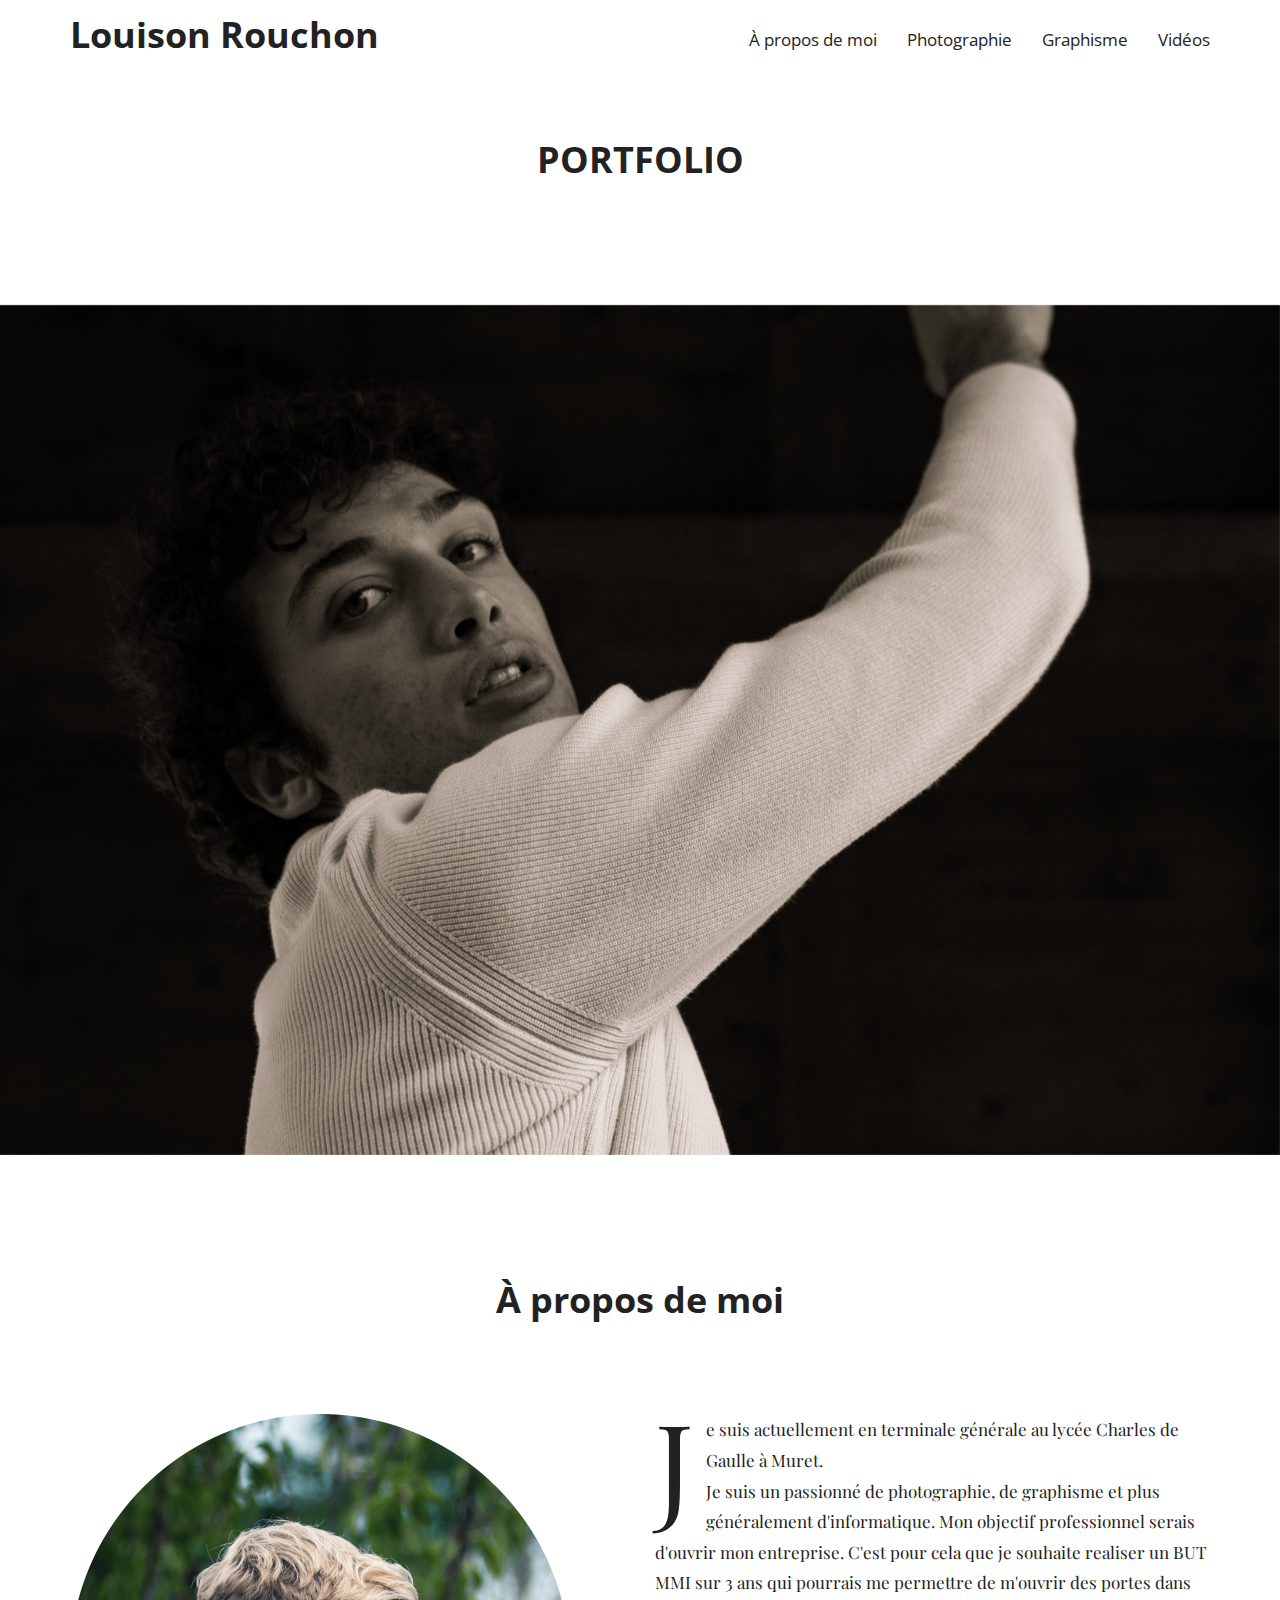
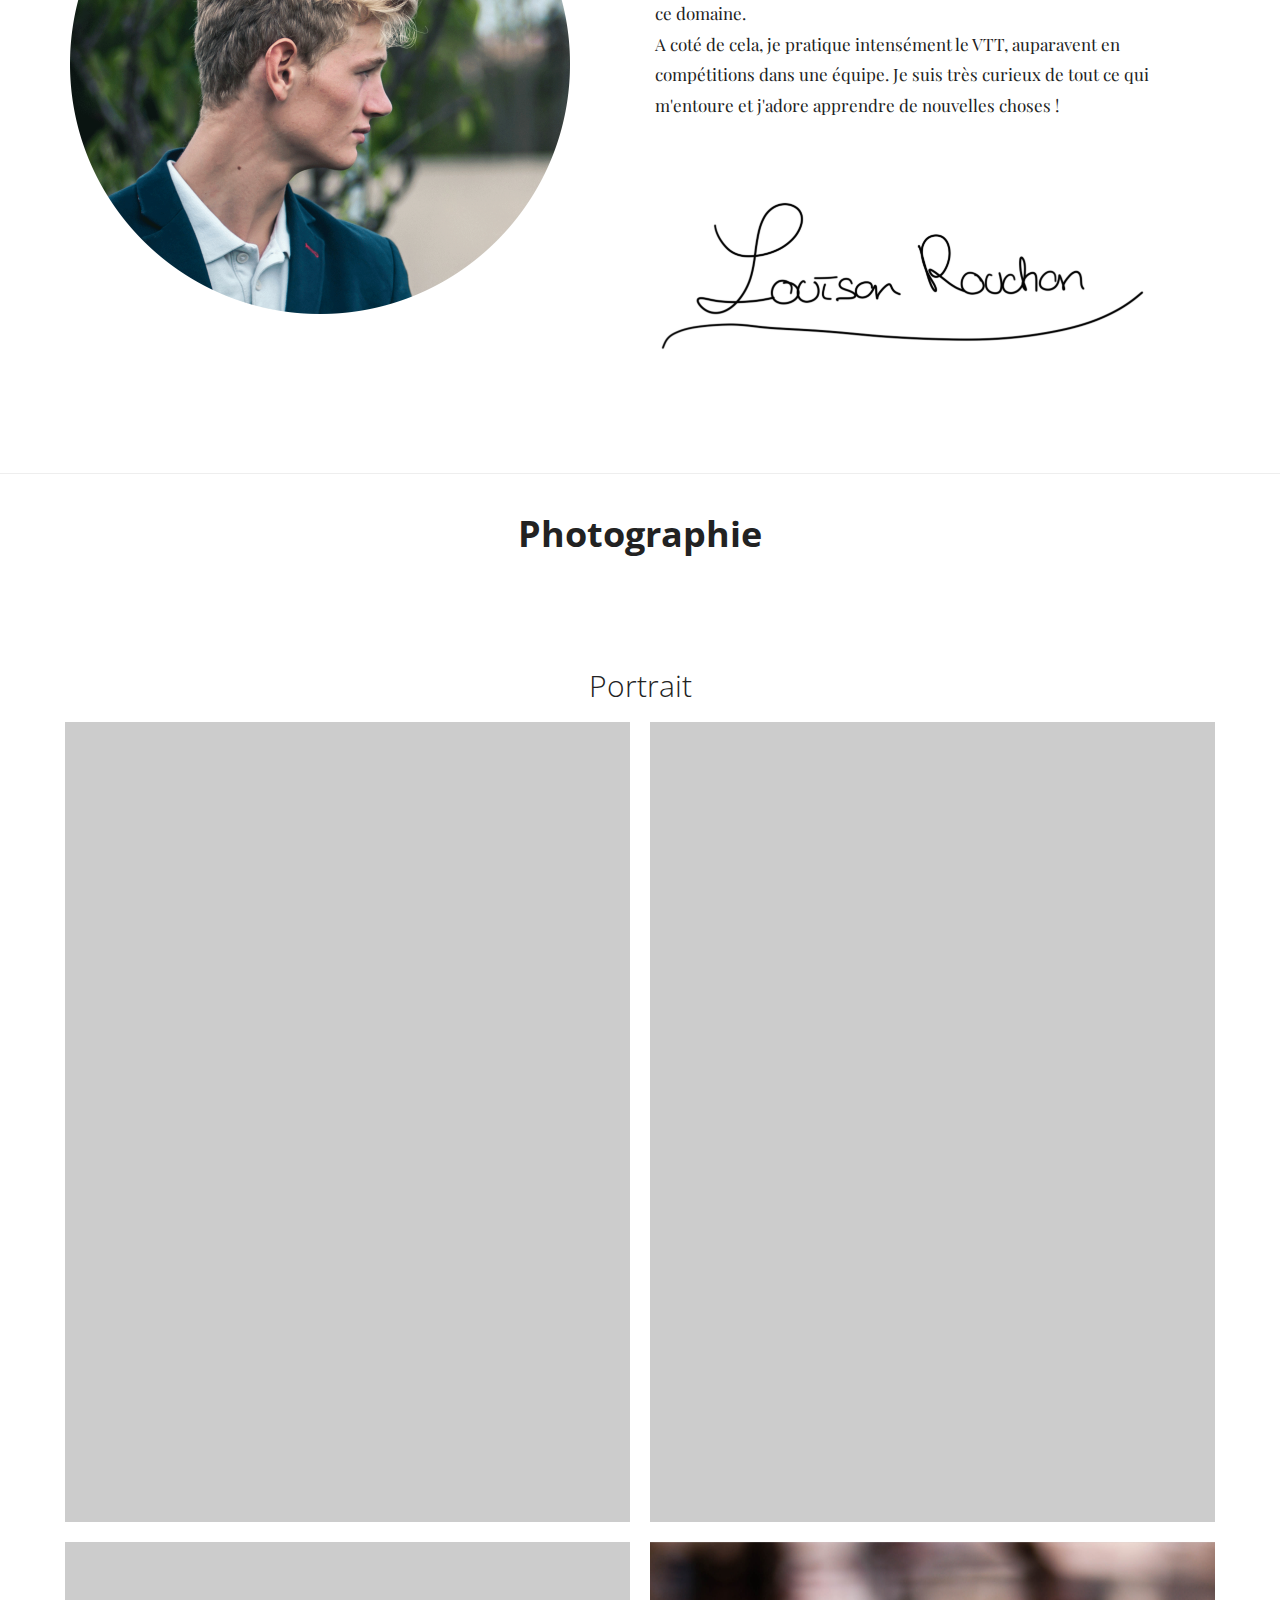
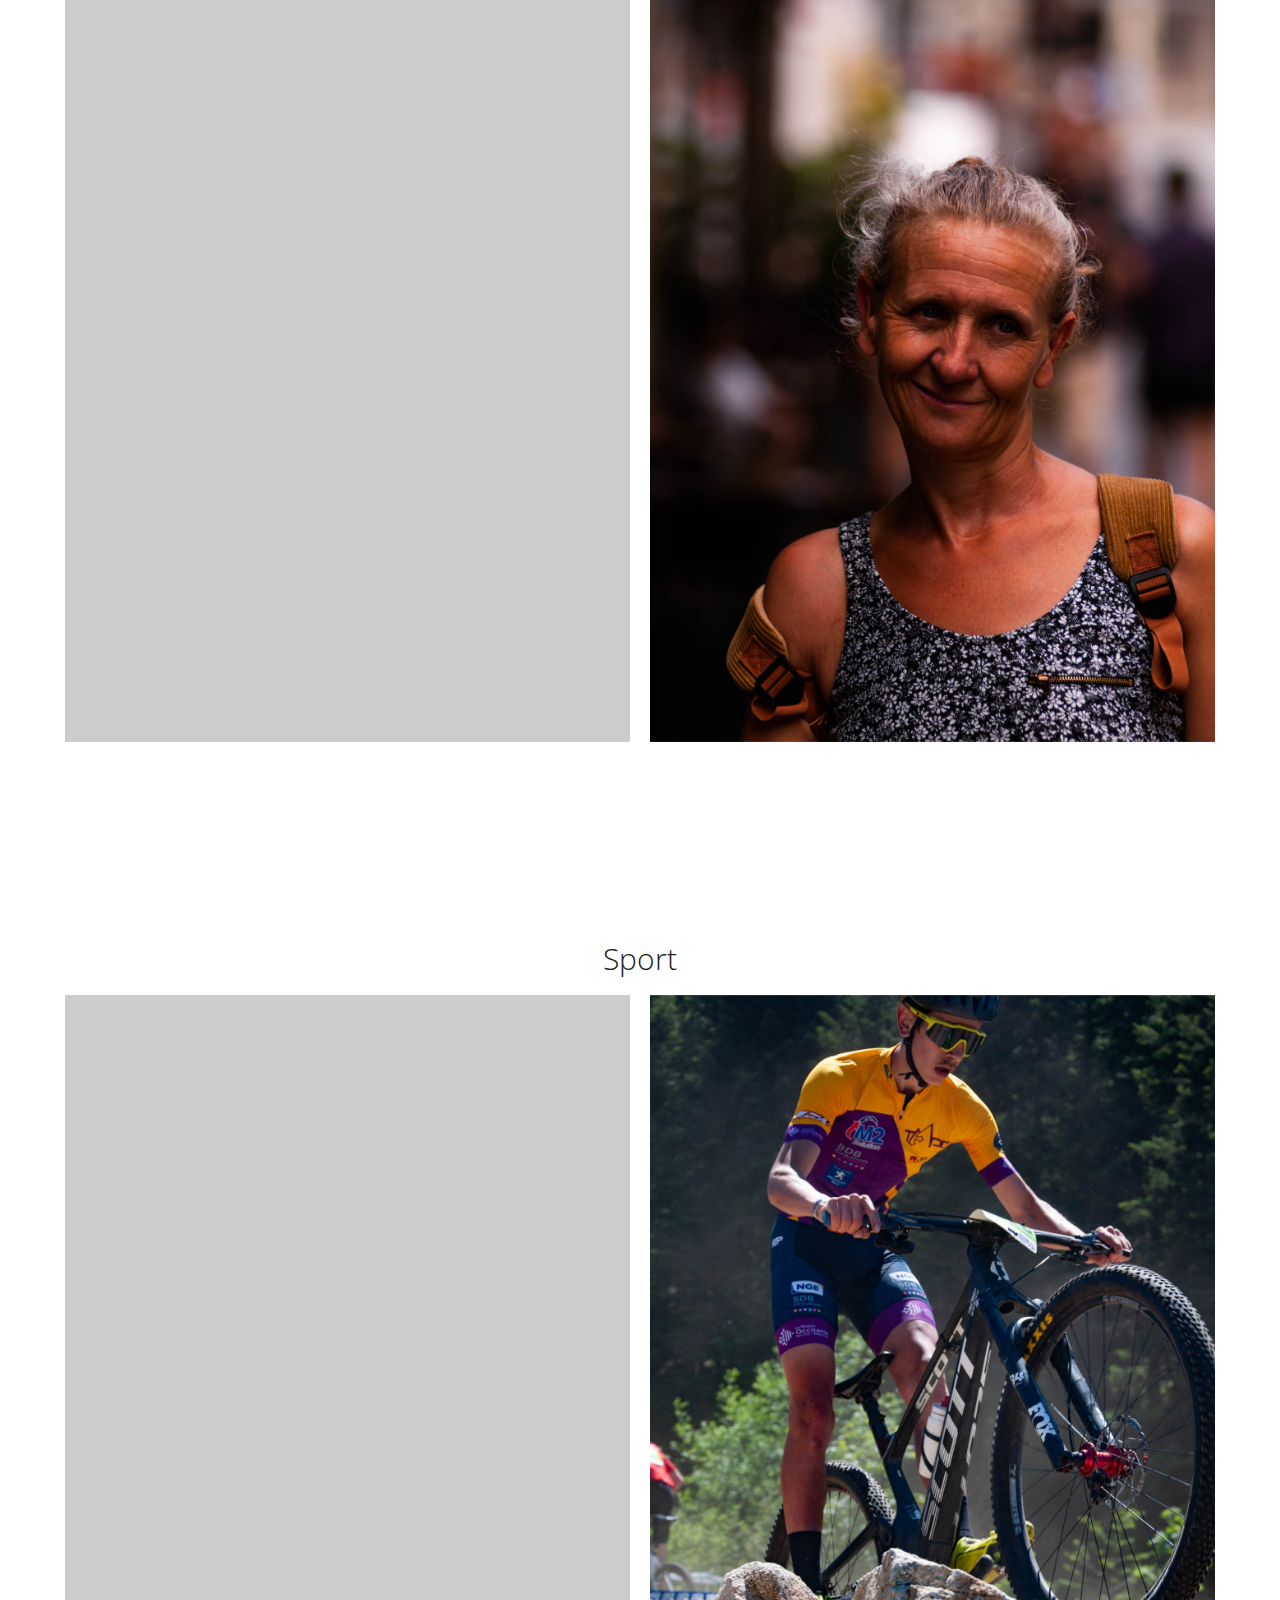
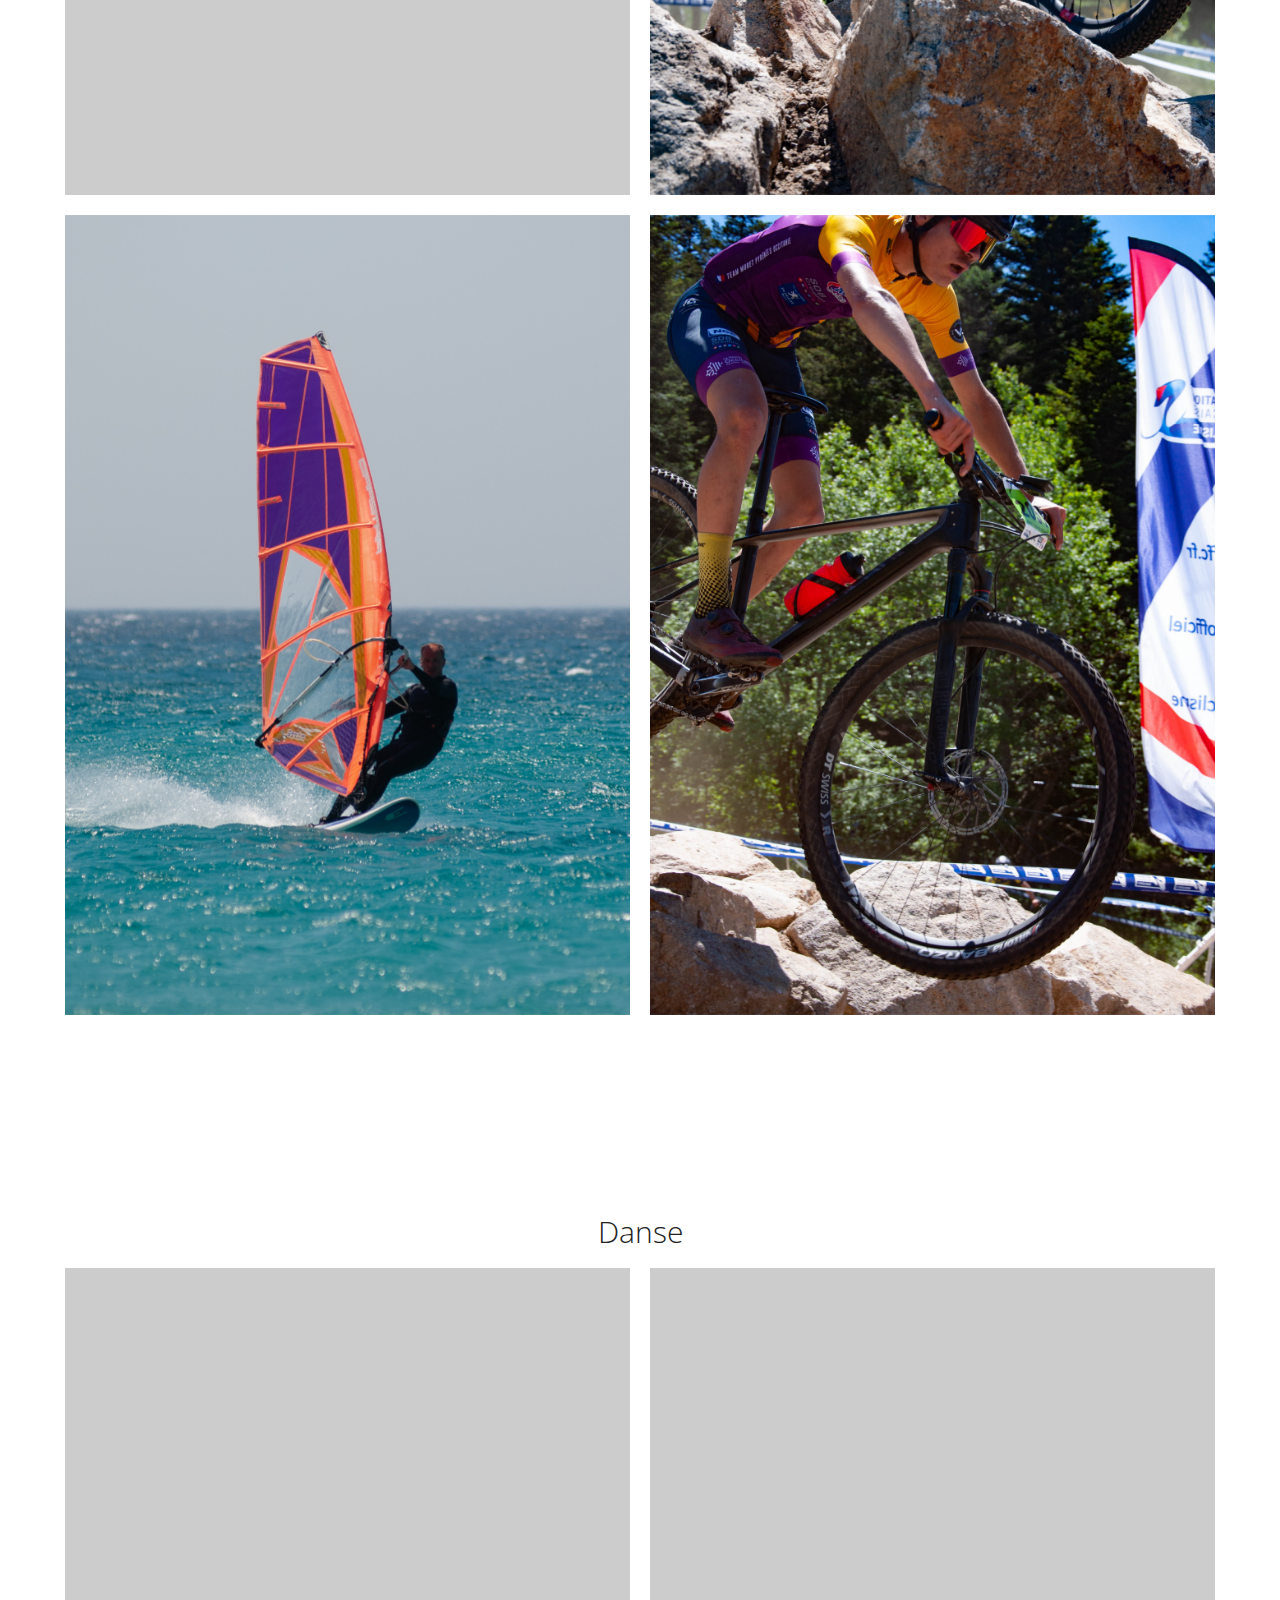
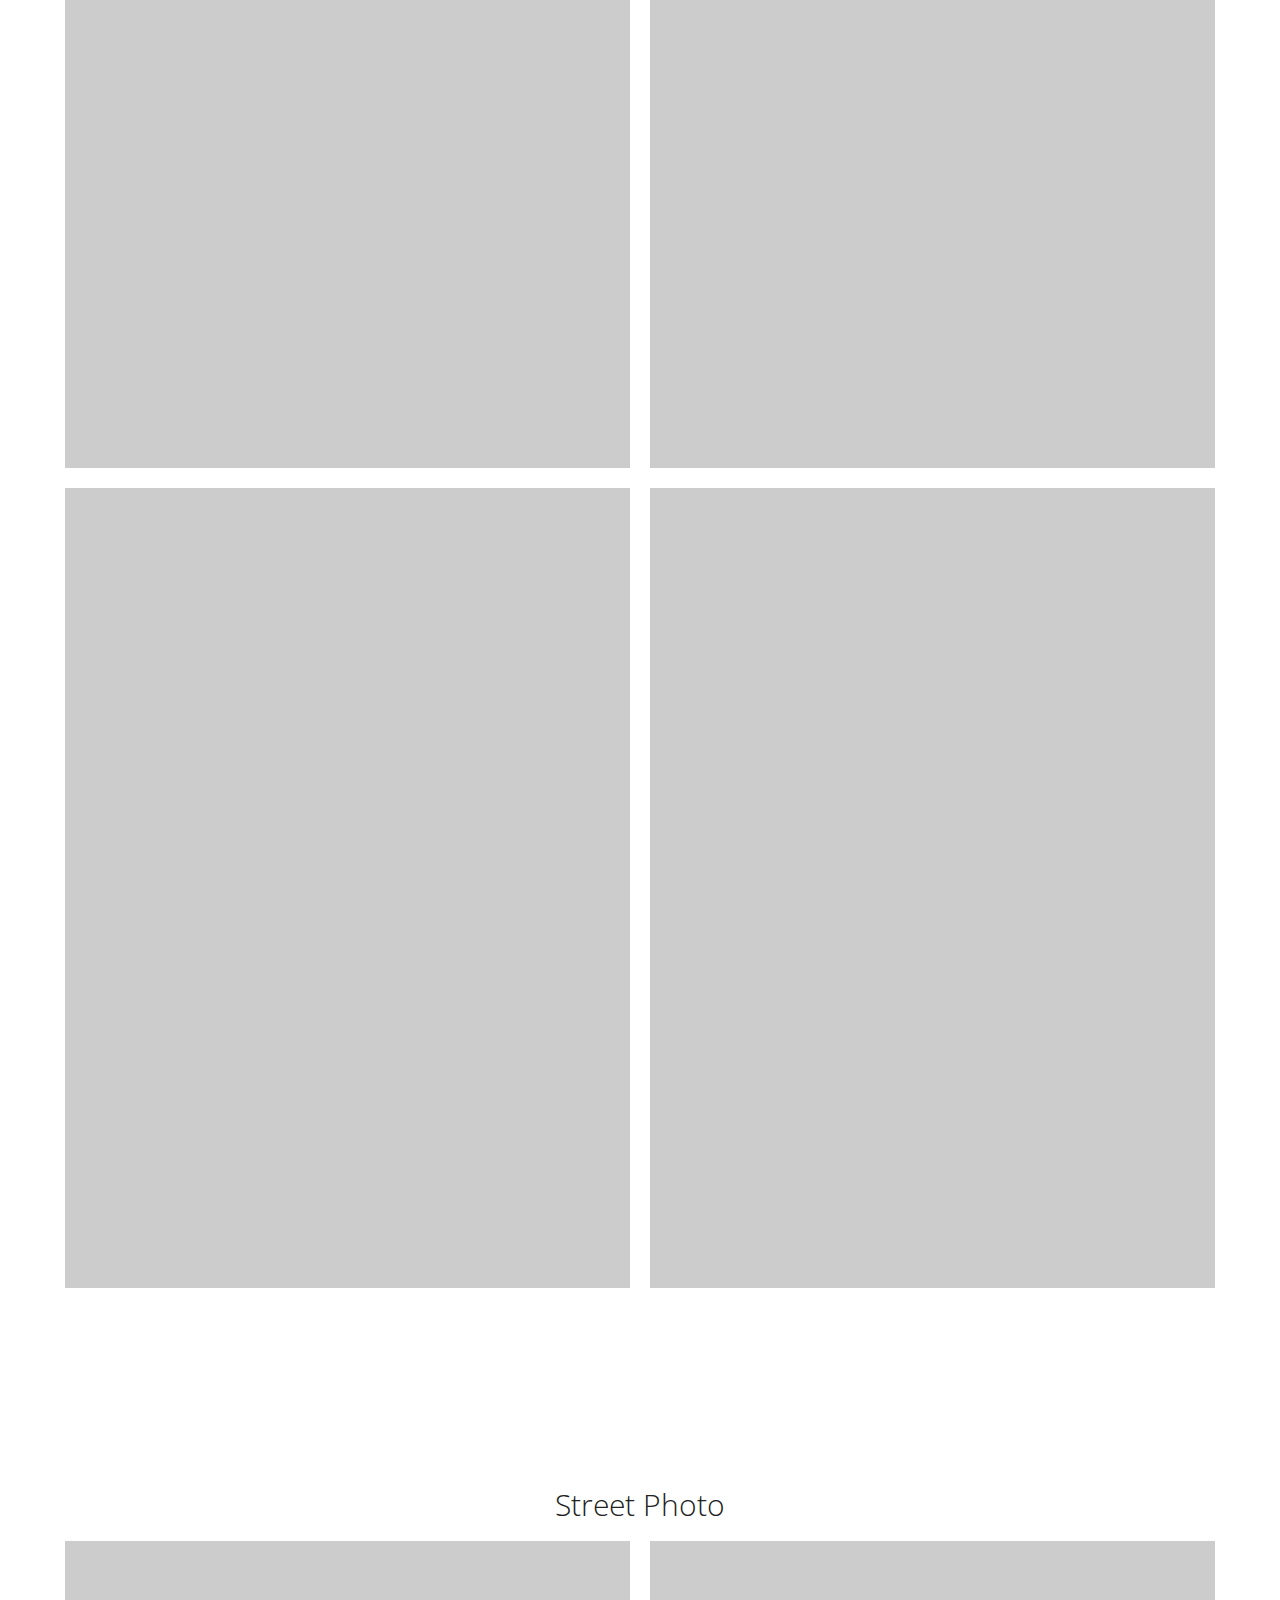
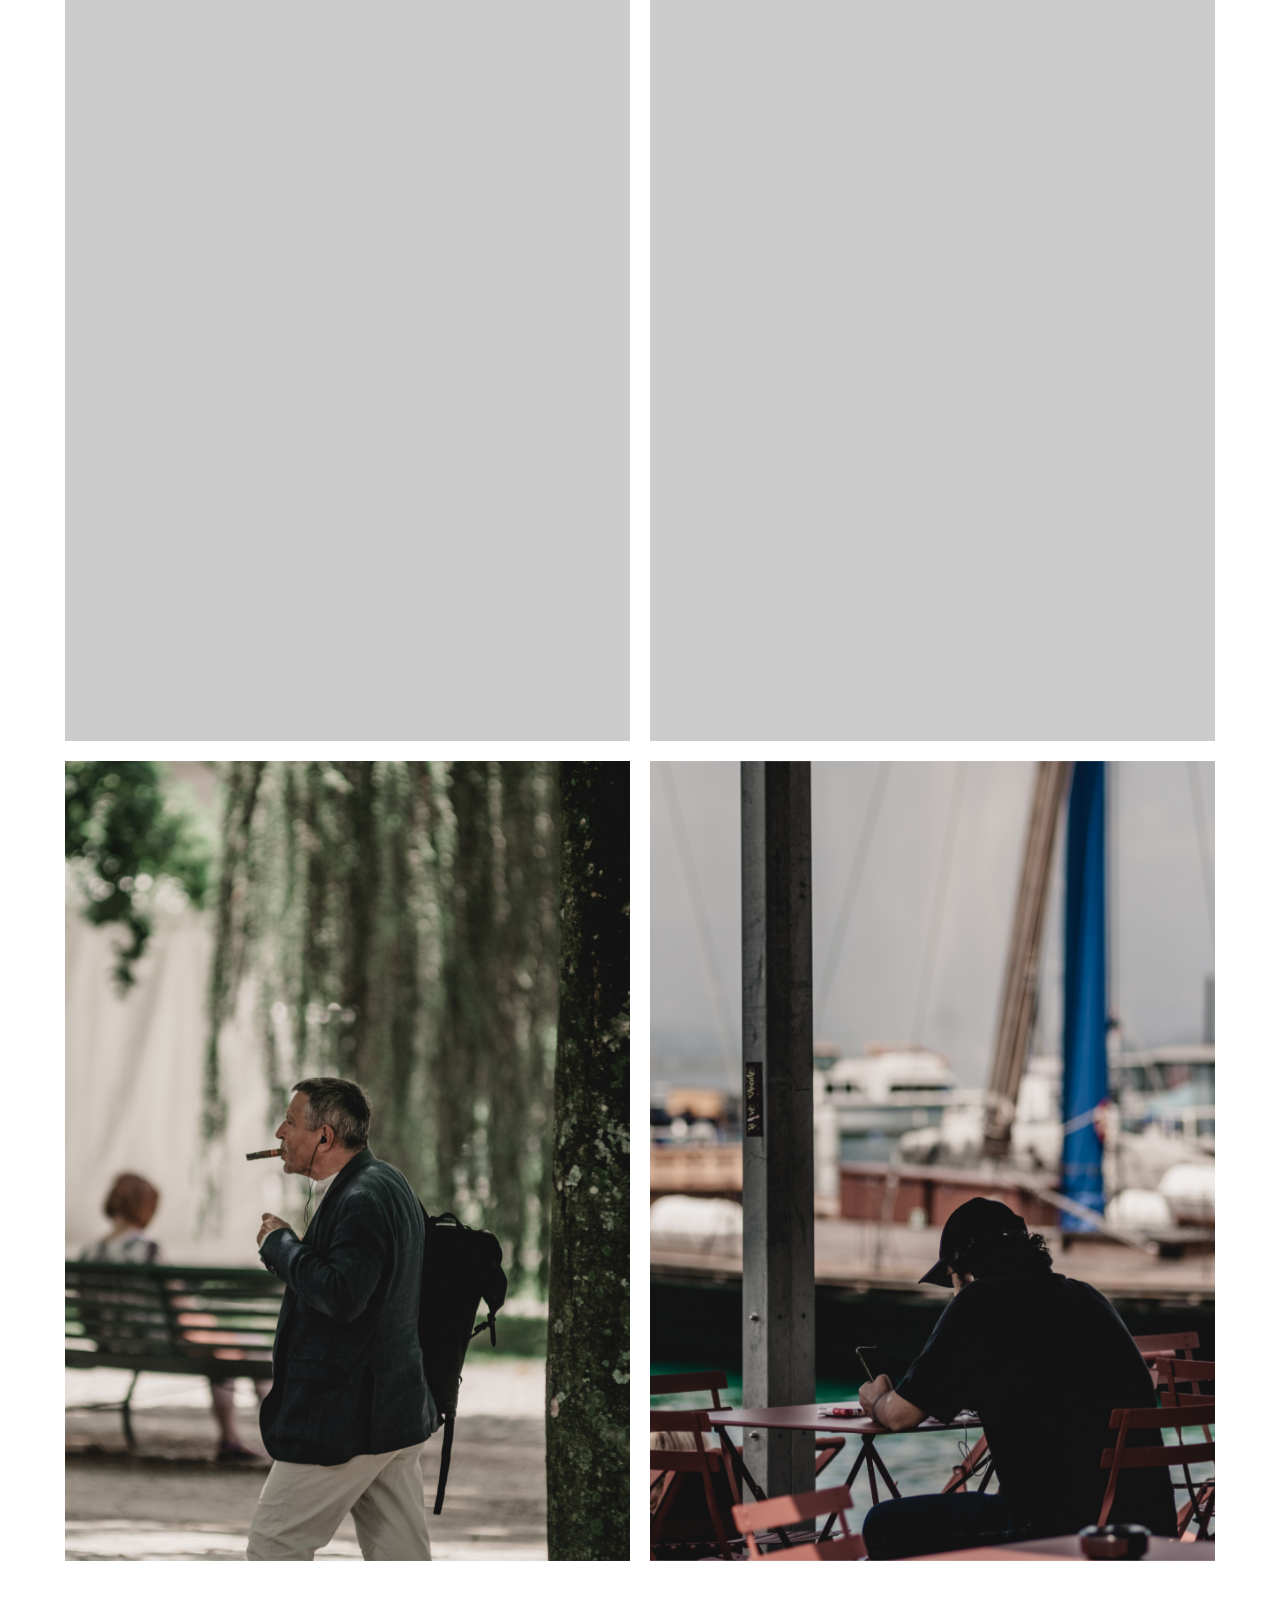
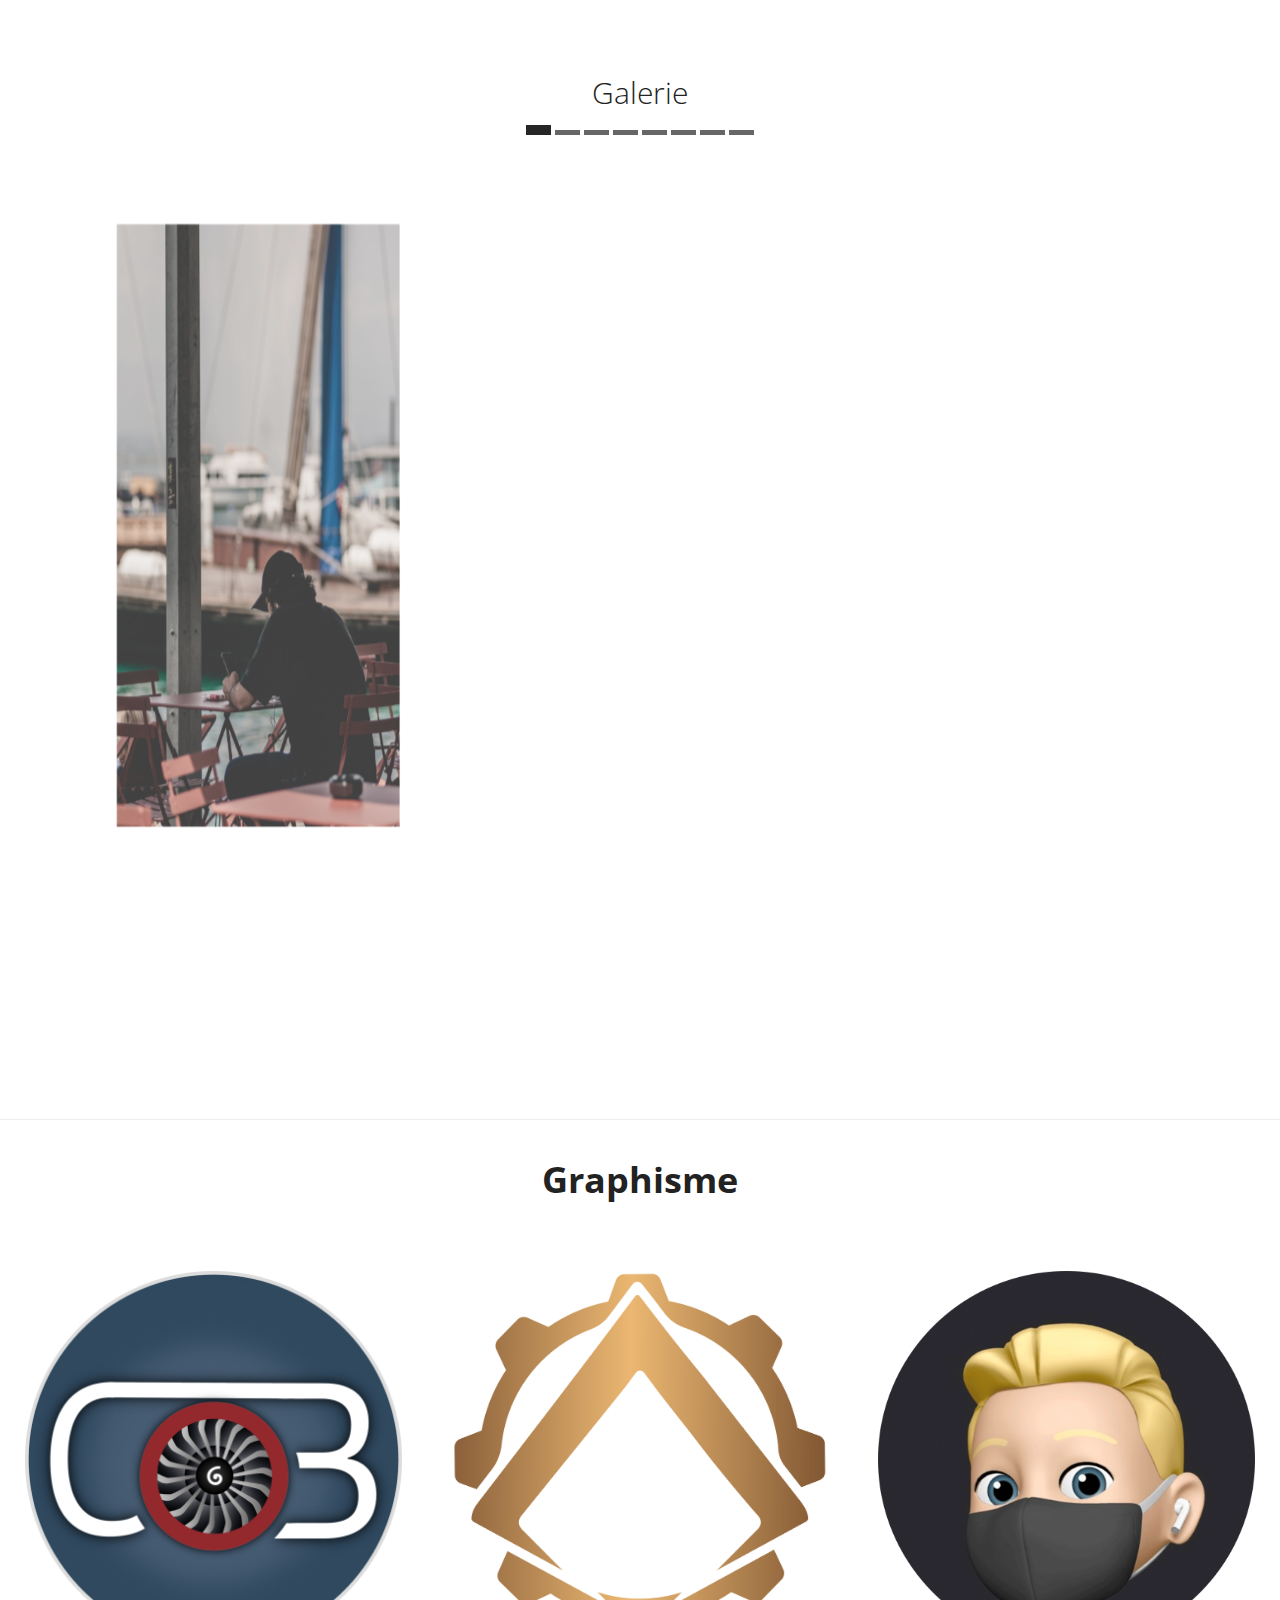
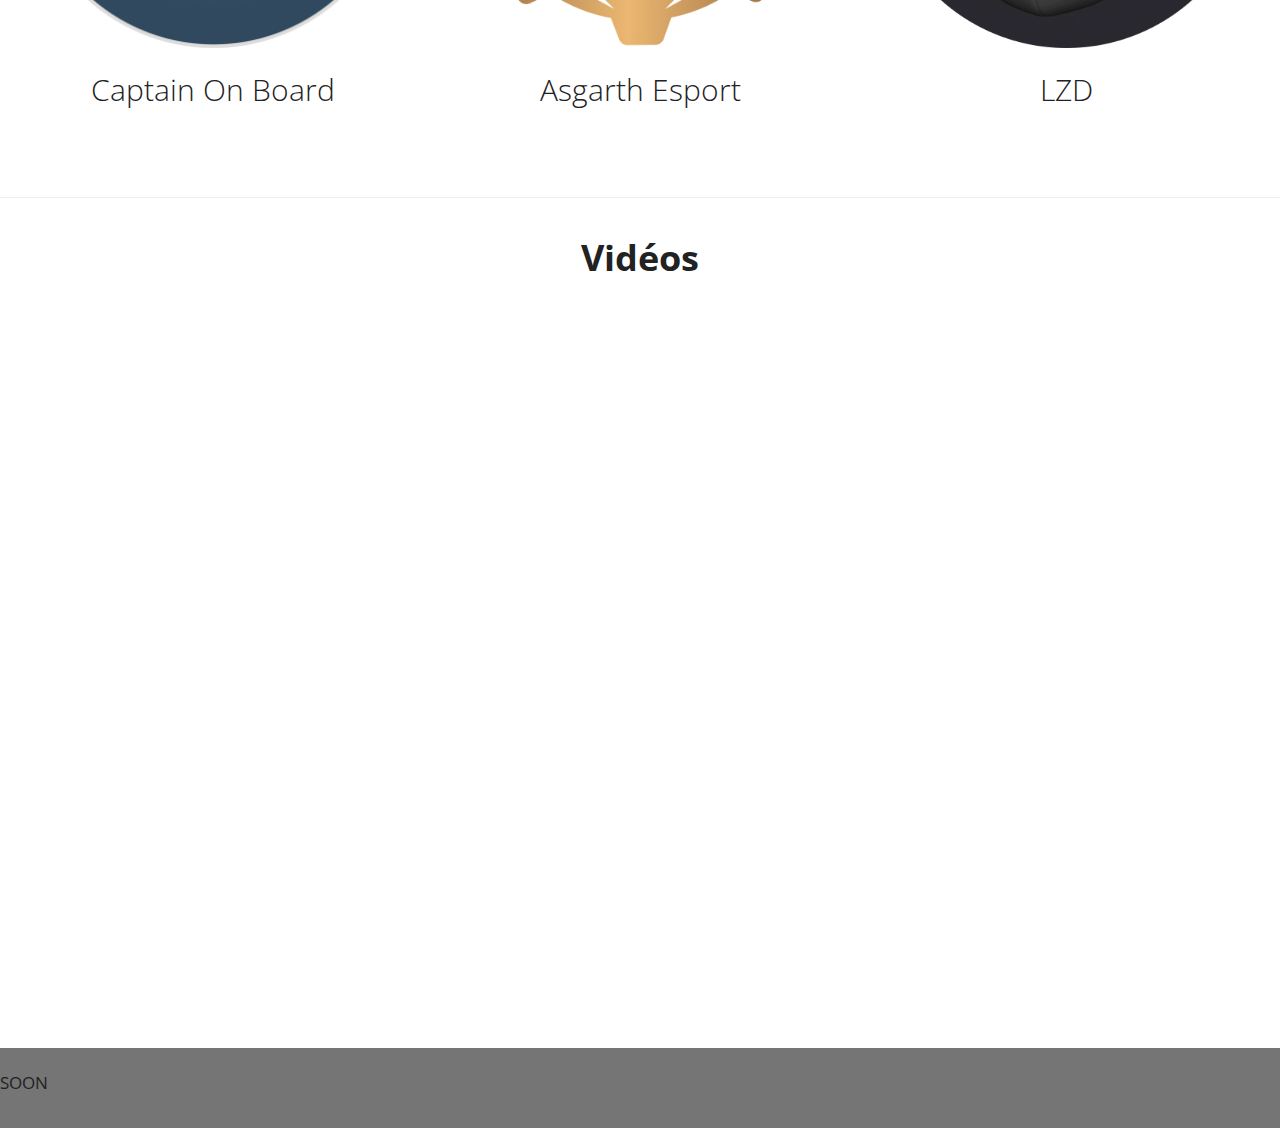
==== commit 29ce3941: "neww" ====
--- a/index.html
+++ b/index.html
@@ -41,6 +41,7 @@
 				<li><a data-target="#about" href="">À propos de moi</a></li>
 				<li><a data-target="#Photographie" href="">Photographie</a></li>
 				<li><a data-target="#Graphisme" href="">Graphisme</a></li>
+				<li><a data-target="#Vidéos" href="">Vidéos</a></li>
 			  </ul>
 			</div><!-- /.navbar-collapse -->
 		</div><!-- /.container-fluid -->
@@ -94,11 +95,13 @@
 				</div>
 				<div class="col-md-6 big-letter about-me-center">
 					<p>
-						Je m'appelle Louison Rouchon, j'ai 17 ans. Je suis actuellement en terminale générale au lycée Charles de Gaulle à Muret.
+
+						Je suis actuellement en terminale générale au lycée Charles de Gaulle à Muret.
 					<br>
 						Je suis un passionné de photographie, de graphisme et plus généralement d'informatique. Mon objectif professionnel serais d'ouvrir mon entreprise. C'est pour cela que je souhaite realiser un BUT MMI sur 3 ans qui pourrais me permettre de m'ouvrir 
 						des portes dans ce domaine. <br>
 						A coté de cela, je pratique intensément le VTT, auparavent en compétitions dans une équipe. Je suis très curieux de tout ce qui m'entoure et j'adore apprendre de nouvelles choses !
+					<img src="./img/IMG_0110.PNG" alt="">
 					</p>
 				</div>
 			</div>
@@ -128,8 +131,8 @@
 						<div class="col-md-12 photo-1"></div>
 							<a href="#mybox" data-toggle="modal" data-slide-to="0">
 								<div class="overlay">
-									<h2>Vivamus accumsan</h2>
-									<p>Lacinia ipsum</p> 
+									<h2>Modèle : Elisa Rouchon</h2>
+									<p>Tramoyes <br> France</p> 
 								</div>
 							</a>
 					</div>
@@ -141,8 +144,8 @@
 						<div class="col-md-12 photo-2"></div>
 							<a href="#mybox" data-toggle="modal" data-slide-to="1">
 								<div class="overlay">
-									<h2>Lacinia ante</h2>
-									<p>Aliquam pellentesque</p> 
+									<h2>Modèle : Elisa Rouchon <br> & Baptiste Berrin</h2>
+									<p>Annemasse <br> France</p> 
 								</div>
 							</a>
 					</div>
@@ -161,8 +164,8 @@
 						<div class="col-md-12 photo-3"></div>
 							<a href="#mybox" data-toggle="modal" data-slide-to="2">
 								<div class="overlay">
-									<h2>Ultris sodales</h2>
-									<p>Quisque maximu</p> 
+									<h2>Modèle : Baptiste Berrin</h2>
+									<p>Genève <br> Suisse</p> 
 								</div>
 							</a>
 					</div>
@@ -174,8 +177,8 @@
 						<div class="col-md-12 photo-4"></div>
 							<a href="#mybox" data-toggle="modal" data-slide-to="3">
 								<div class="overlay">
-									<h2>Quisque maximu</h2>
-									<p>Sed eu magna</p> 
+									<h2>Modèle : Adeline Rouchon</h2>
+									<p>Genève <br> Suisse</p> 
 								</div>
 							</a>
 					</div>
@@ -186,82 +189,6 @@
 		</div>	
 	</section>
 		
-	<!-- End Gallery -->
-
-	<div class="container">
-	  <div class="modal fade and carousel slide" id="mybox">
-		<div class="modal-dialog">
-		  <div class="modal-content">
-			<div class="modal-body">
-			  
-			  <button class="close" data-dismiss="modal" type="button">×</button>
-			  
-			  
-			  <div class="carousel-inner">
-					<div class="item active">
-					  <img src="img/1.jpg" alt="slide">
-					</div>
-					<div class="item">
-					  <img src="img/2.jpg" alt="slide">
-					</div>
-					<div class="item">
-					  <img src="img/3.jpg" alt="slide">
-					</div>
-					<div class="item">
-					  <img src="img/4.jpg" alt="slide">
-					</div>
-					<div class="item">
-						<img src="img/5.jpg" alt="slide">
-					</div>
-					<div class="item">
-						<img src="img/6.jpg" alt="slide">
-					</div>
-					<div class="item">
-						<img src="img/7.jpg" alt="slide">
-					</div>
-					<div class="item">
-						<img src="img/8.jpg" alt="slide">
-					</div>
-					<div class="item">
-						<img src="img/9.jpg" alt="slide">
-					</div>
-					<div class="item">
-						<img src="img/10.jpg" alt="slide">
-					</div>
-					<div class="item">
-						<img src="img/11.jpg" alt="slide">
-					</div>
-					<div class="item">
-						<img src="img/12.jpg" alt="slide">
-					</div>
-					<div class="item">
-						<img src="img/13.jpg" alt="slide">
-					</div>
-					<div class="item">
-						<img src="img/14.jpg" alt="slide">
-					</div>
-					<div class="item">
-						<img src="img/15.jpg" alt="slide">
-					</div>
-					<div class="item">
-						<img src="img/16.jpg" alt="slide">
-					</div>
-			  </div><!-- /.carousel-inner -->
-			  
-			  
-			  <a class="left carousel-control" href="#mybox" role="button" data-slide="prev">
-				<span class="glyphicon glyphicon-chevron-left"></span>
-			  </a>
-			  <a class="right carousel-control" href="#mybox" role="button" data-slide="next">
-				<span class="glyphicon glyphicon-chevron-right"></span>
-			  </a>
-			  
-			</div><!-- /.modal-body -->
-		  </div><!-- /.modal-content -->
-		</div><!-- /.modal-dialog -->
-	  </div><!-- /.modal -->
-	</div><!-- /.container -->
-
 
 	<!-- Sports -->
 	
@@ -279,8 +206,8 @@
 						<div class="col-md-12 photo-5"></div>
 							<a href="#mybox" data-toggle="modal" data-slide-to="4">
 								<div class="overlay">
-									<h2>Vivamus accumsan</h2>
-									<p>Lacinia ipsum</p> 
+									<h2>Modèle : Raphaël Dal Maso </h2>
+									<p>Levens <br> France</p> 
 								</div>
 							</a>
 					</div>
@@ -292,8 +219,8 @@
 						<div class="col-md-12 photo-6"></div>
 							<a href="#mybox" data-toggle="modal" data-slide-to="5">
 								<div class="overlay">
-									<h2>Lacinia ante</h2>
-									<p>Aliquam pellentesque</p> 
+									<h2>Modèle : Esteban Lardenois</h2>
+									<p>Le Bessat <br> France</p> 
 								</div>
 							</a>
 					</div>
@@ -312,8 +239,8 @@
 						<div class="col-md-12 photo-7"></div>
 							<a href="#mybox" data-toggle="modal" data-slide-to="6">
 								<div class="overlay">
-									<h2>Ultris sodales</h2>
-									<p>Quisque maximu</p> 
+									<h2>Modèle : Jean-François Rouchon</h2>
+									<p>Naxos <br> Grèce</p> 
 								</div>
 							</a>
 					</div>
@@ -325,8 +252,8 @@
 						<div class="col-md-12 photo-8"></div>
 							<a href="#mybox" data-toggle="modal" data-slide-to="7">
 								<div class="overlay">
-									<h2>Quisque maximu</h2>
-									<p>Sed eu magna</p> 
+									<h2>Modèle : Edouard Thatcher</h2>
+									<p>Le Bessat <br> France</p> 
 								</div>
 							</a>
 					</div>
@@ -353,8 +280,8 @@
 						<div class="col-md-12 photo-9"></div>
 							<a href="#mybox" data-toggle="modal" data-slide-to="8">
 								<div class="overlay">
-									<h2>Ultris sodales</h2>
-									<p>Quisque maximu</p> 
+									<h2>Modèle : Elisa Rouchon</h2>
+									<p>Muret <br> France</p> 
 								</div>
 							</a>
 					</div>
@@ -366,8 +293,8 @@
 						<div class="col-md-12 photo-10"></div>
 							<a href="#mybox" data-toggle="modal" data-slide-to="9">
 								<div class="overlay">
-									<h2>Quisque maximu</h2>
-									<p>Sed eu magna</p> 
+									<h2>Modèle : Baptiste Berrin</h2>
+									<p>Genève <br> Suisse</p> 
 								</div>
 							</a>
 					</div>
@@ -387,8 +314,8 @@
 						<div class="col-md-12 photo-11"></div>
 							<a href="#mybox" data-toggle="modal" data-slide-to="10">
 								<div class="overlay">
-									<h2>Ultris sodales</h2>
-									<p>Quisque maximu</p> 
+									<h2>Modèle : Elisa Rouchon</h2>
+									<p>Muret <br> France</p> 
 								</div>
 							</a>
 					</div>
@@ -400,8 +327,8 @@
 						<div class="col-md-12 photo-12"></div>
 							<a href="#mybox" data-toggle="modal" data-slide-to="11">
 								<div class="overlay">
-									<h2>Quisque maximu</h2>
-									<p>Sed eu magna</p> 
+									<h2>Modèle : Elisa Rouchon</h2>
+									<p>Muret <br> France</p> 
 								</div>
 							</a>
 					</div>
@@ -428,8 +355,8 @@
 					<div class="col-md-12 photo-13"></div>
 						<a href="#mybox" data-toggle="modal" data-slide-to="12">
 							<div class="overlay">
-								<h2>Vivamus accumsan</h2>
-								<p>Lacinia ipsum</p> 
+								<h2>Toulouse <br> France</h2>
+								<p></p> 
 							</div>
 						</a>
 				</div>
@@ -441,8 +368,8 @@
 					<div class="col-md-12 photo-14"></div>
 						<a href="#mybox" data-toggle="modal" data-slide-to="13">
 							<div class="overlay">
-								<h2>Lacinia ante</h2>
-								<p>Aliquam pellentesque</p> 
+								<h2>Genève <br> Suisse</h2>
+								<p></p> 
 							</div>
 						</a>
 				</div>
@@ -461,8 +388,8 @@
 					<div class="col-md-12 photo-15"></div>
 						<a href="#mybox" data-toggle="modal" data-slide-to="14">
 							<div class="overlay">
-								<h2>Ultris sodales</h2>
-								<p>Quisque maximu</p> 
+								<h2>Genève <br> Suisse</h2>
+								<p></p> 
 							</div>
 						</a>
 				</div>
@@ -474,8 +401,8 @@
 					<div class="col-md-12 photo-16"></div>
 						<a href="#mybox" data-toggle="modal" data-slide-to="15">
 							<div class="overlay">
-								<h2>Quisque maximu</h2>
-								<p>Sed eu magna</p> 
+								<h2>Genève <br> Suisse</h2>
+								<p></p> 
 							</div>
 						</a>
 				</div>
@@ -486,7 +413,83 @@
 	</div>	
 </section>
 
-
+	<!-- End Gallery -->
+
+	<div class="container">
+		<div class="modal fade and carousel slide" id="mybox">
+		  <div class="modal-dialog">
+			<div class="modal-content">
+			  <div class="modal-body">
+				
+				<button class="close" data-dismiss="modal" type="button">×</button>
+				
+				
+				<div class="carousel-inner">
+					  <div class="item active">
+						<img src="img/1.jpg" alt="slide">
+					  </div>
+					  <div class="item">
+						<img src="img/2.jpg" alt="slide">
+					  </div>
+					  <div class="item">
+						<img src="img/3.jpg" alt="slide">
+					  </div>
+					  <div class="item">
+						<img src="img/4.jpg" alt="slide">
+					  </div>
+					  <div class="item">
+						  <img src="img/5.jpg" alt="slide">
+					  </div>
+					  <div class="item">
+						  <img src="img/6.jpg" alt="slide">
+					  </div>
+					  <div class="item">
+						  <img src="img/7.jpg" alt="slide">
+					  </div>
+					  <div class="item">
+						  <img src="img/8.jpg" alt="slide">
+					  </div>
+					  <div class="item">
+						  <img src="img/9.jpg" alt="slide">
+					  </div>
+					  <div class="item">
+						  <img src="img/10.jpg" alt="slide">
+					  </div>
+					  <div class="item">
+						  <img src="img/11.jpg" alt="slide">
+					  </div>
+					  <div class="item">
+						  <img src="img/12.jpg" alt="slide">
+					  </div>
+					  <div class="item">
+						  <img src="img/13.jpg" alt="slide">
+					  </div>
+					  <div class="item">
+						  <img src="img/14.jpg" alt="slide">
+					  </div>
+					  <div class="item">
+						  <img src="img/15.jpg" alt="slide">
+					  </div>
+					  <div class="item">
+						  <img src="img/16.jpg" alt="slide">
+					  </div>
+				</div><!-- /.carousel-inner -->
+				
+				
+				<a class="left carousel-control" href="#mybox" role="button" data-slide="prev">
+				  <span class="glyphicon glyphicon-chevron-left"></span>
+				</a>
+				<a class="right carousel-control" href="#mybox" role="button" data-slide="next">
+				  <span class="glyphicon glyphicon-chevron-right"></span>
+				</a>
+				
+			  </div><!-- /.modal-body -->
+			</div><!-- /.modal-content -->
+		  </div><!-- /.modal-dialog -->
+		</div><!-- /.modal -->
+	  </div><!-- /.container -->
+  
+  
 
 <!-- Divers -->
 <h2 class="TitreSousCat">Galerie</h2>
@@ -526,10 +529,32 @@
 <!-- Logos -->
 <hr>
 <h1 id="Graphisme" class="TitreCat">Graphisme</h1>
-
-<a href="./asgarth.html">ASGARTH</a>
-
-	
+<br>
+<br>
+<div class="image-container">
+	
+	<div class="image-box">
+	  <a href="./captain-on-board.html"><img src="./img/Logo_.png" alt="captain-on-board"></a>
+	  <a href="./captain-on-board.html"><h3>Captain On Board </p></h3>
+	</div>
+	<div class="image-box">
+		<a href="./asgarth.html"><img src="./img/Logo_Asgarth_-_Original_recadre.png" alt="Asgarth Esport"></a>
+		<a href="./asgarth.html"><h3>Asgarth Esport</p></h3>
+	  </div>
+	<div class="image-box">
+	  <a href="./LZD.html"><img src="./img/LZD.png" alt="LZD"></a>
+	  <a href="./LZD.html"><h3>LZD</p></h3>
+	</div>
+  </div>
+
+<!-- Vidéos -->
+<br>
+<br>
+<hr>
+<h1 id="Vidéos" class="TitreCat">Vidéos</h1>
+
+<div class="video-responsive"><iframe width="1280" height="720" src="https://www.youtube.com/embed/ldmB4WKri_8" title="SUMMER 2022 - DJI MAVIC MINI - GREECE/CORSICA/LE BESSAT CINEMATIC VIDEO" frameborder="0" allow="accelerometer; autoplay; clipboard-write; encrypted-media; gyroscope; picture-in-picture; web-share" allowfullscreen></iframe></div>
+
 <footer>
 	SOON
 </footer>
@@ -545,4 +570,4 @@
 	
 
 </body>
-</html>+</html>
--- a/css/style.css
+++ b/css/style.css
@@ -248,7 +248,7 @@
   cursor:pointer;
 }
 
-.hovereffect a, .hovereffect p,.hovereffect h2 {
+.hovereffect a, .hovereffect p,.hovereffect h2, .hovereffect h2  {
   color: #fff;
   text-decoration:none;
   opacity: 0;
@@ -604,7 +604,7 @@
 }
 
 footer {
-  background-color: #000000;
+  background-color: #757575;
   height: 80px;
   width: 100%;
   padding: 20px 0;
@@ -747,19 +747,67 @@
 .caroussel_diapo #carou_huit:checked ~ .contenu_carou .caroussel img:nth-child(8){transform:rotateY(315deg) translateZ(540px) scale(1);opacity:1}
 
 
-.moi {
-  height: 400px;
-  width: 400px;
-}
-.moi-container {
-  /*Alignement horizontal*/
+
+
+/*.div {
+  height: 500px;
+  position: relative;
+  border: 0px solid 
+}
+
+.image {
+text-align: center; 
+}*/
+
+.video-responsive {
+  overflow:hidden;
+  padding-bottom:56.25%; 
+  position:relative;
+  height:0;
+ }
+ .video-responsive iframe {
+  left:50%;
+  top:30%;
+  transform: translate(-50%, -50%);
+  height:40%;
+  width:40%;
+  position:absolute;
+  border-radius: 15px;
+ }
+
+
+ .image-container {
   display: flex;
   justify-content: center;
-  /*Alignement vertical*/
-  align-items: center;
-}
-
-.about-me-center {
-  margin-top: 45px;
-}
-
+}
+
+.image-box {
+  margin: 0 25px;
+  text-align: center;
+  position: relative; /* Ajout */
+}
+
+img {
+  width: 500px;
+  height: auto;
+  max-width: 100%;
+  transition: transform 0.3s ease-in-out; /* Ajout */
+}
+
+.image-box:hover img {
+  transform: scale(1.1); /* Ajout */
+}
+
+h3 {
+  margin-top: 25px; 
+  text-align: center; 
+  transition: transform 0.3s ease-in-out;
+  font-size: 30px; /* Ajout */
+  font-family: 'Open Sans', sans-serif; /* Ajout */
+}
+
+.image-box:hover h3 {
+  transform: translateY(10px); /* Ajout */
+
+}
+
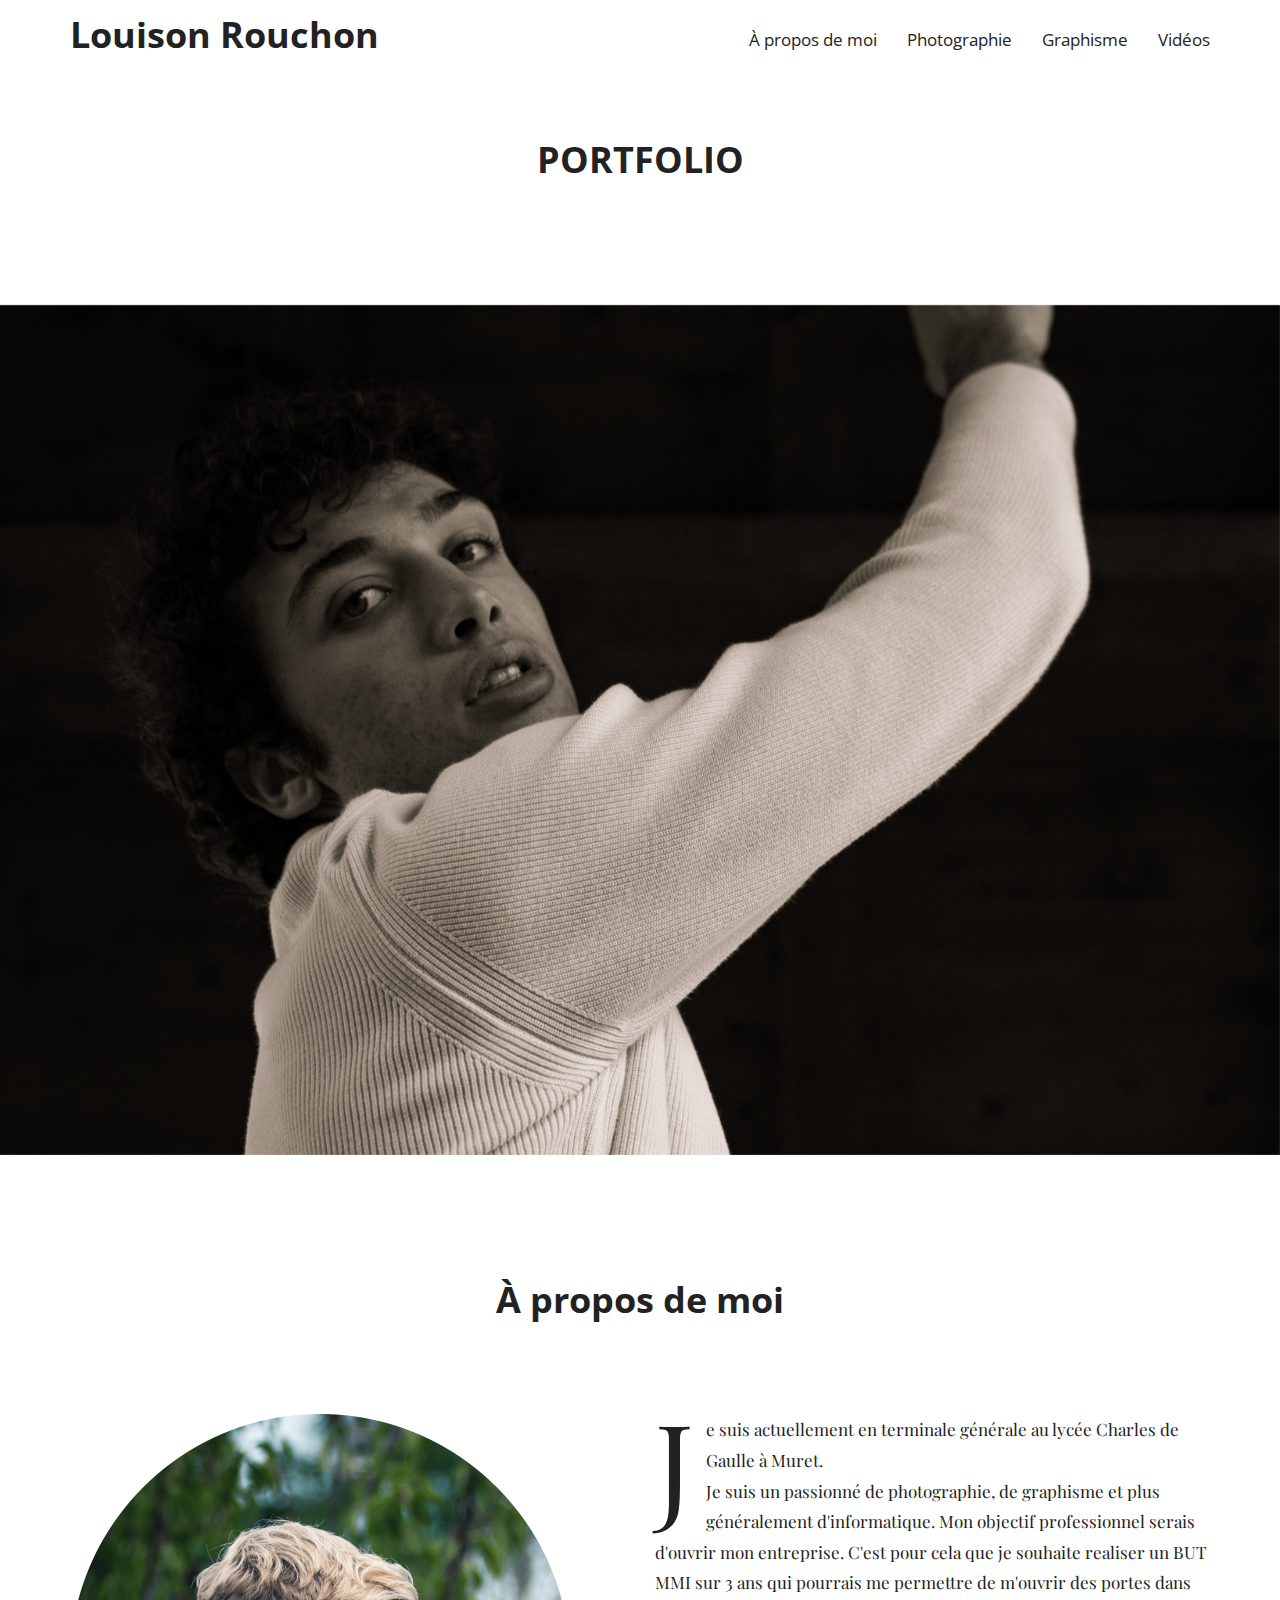
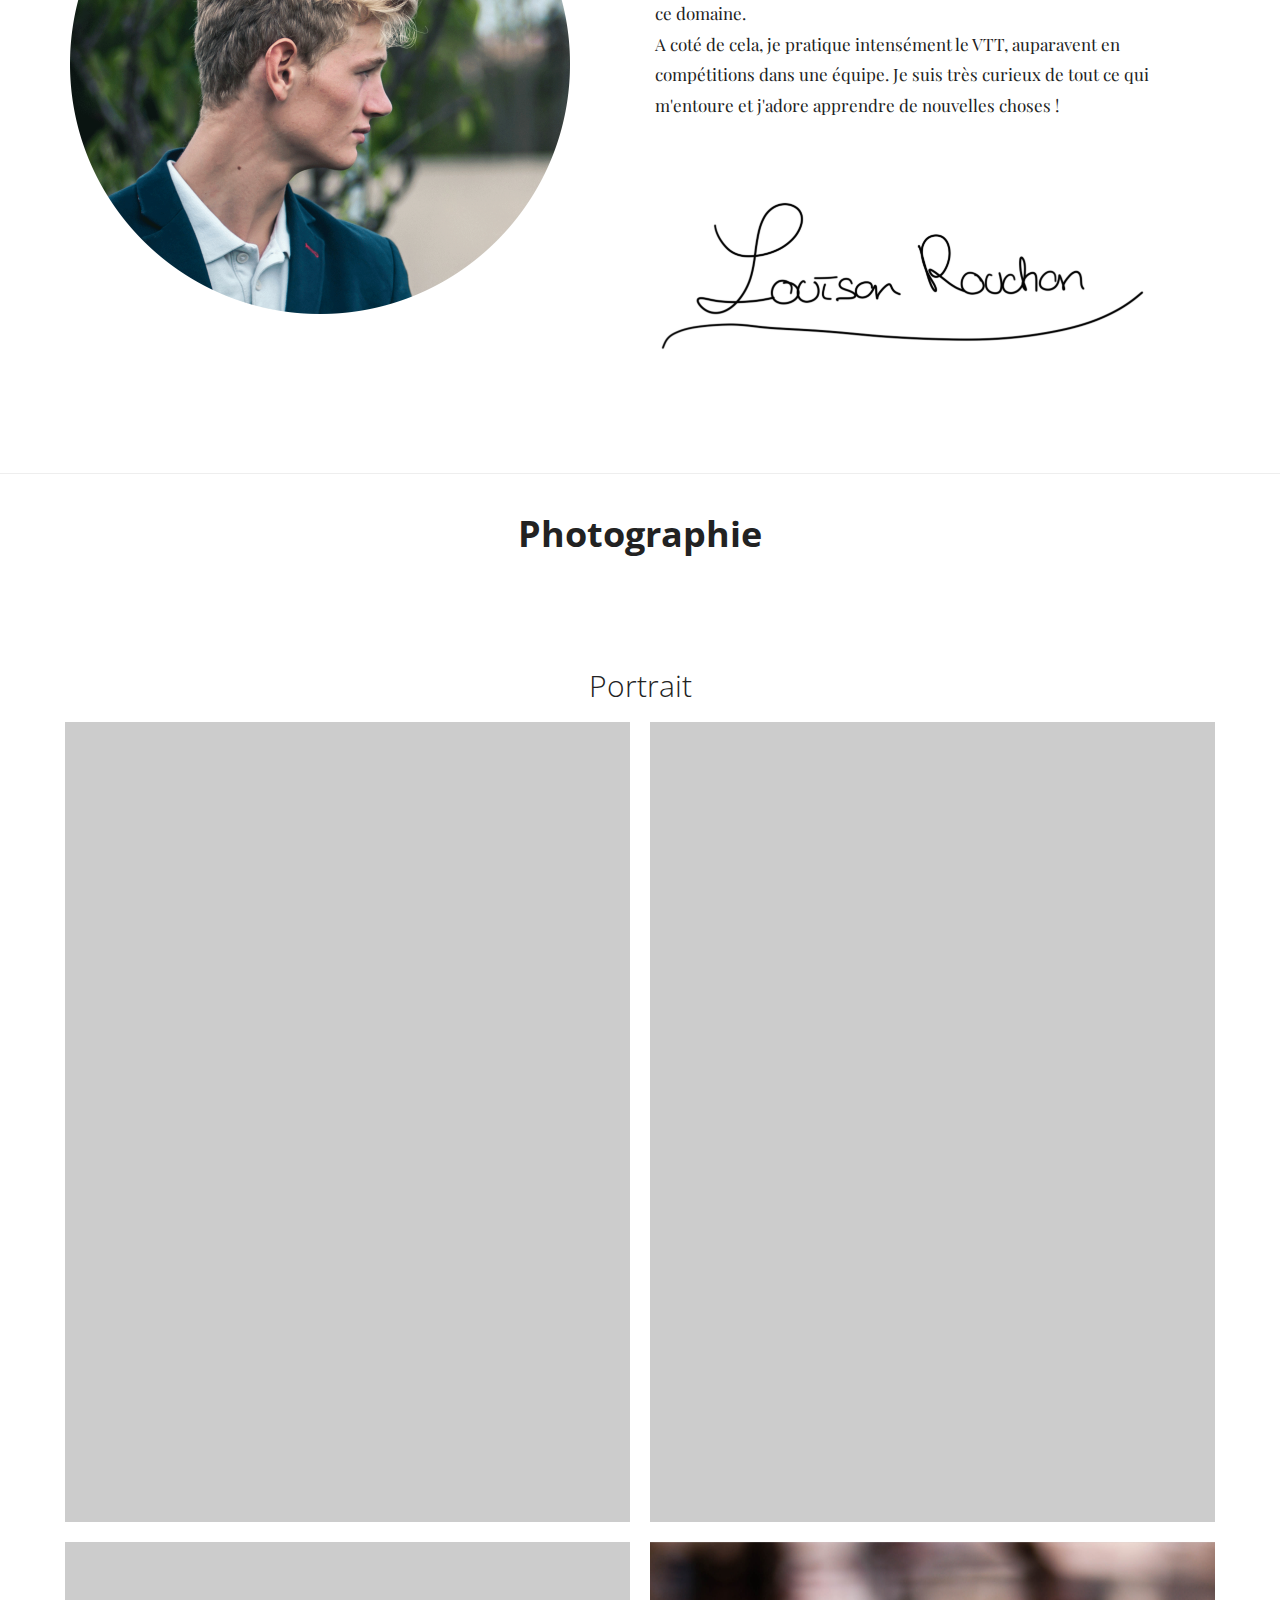
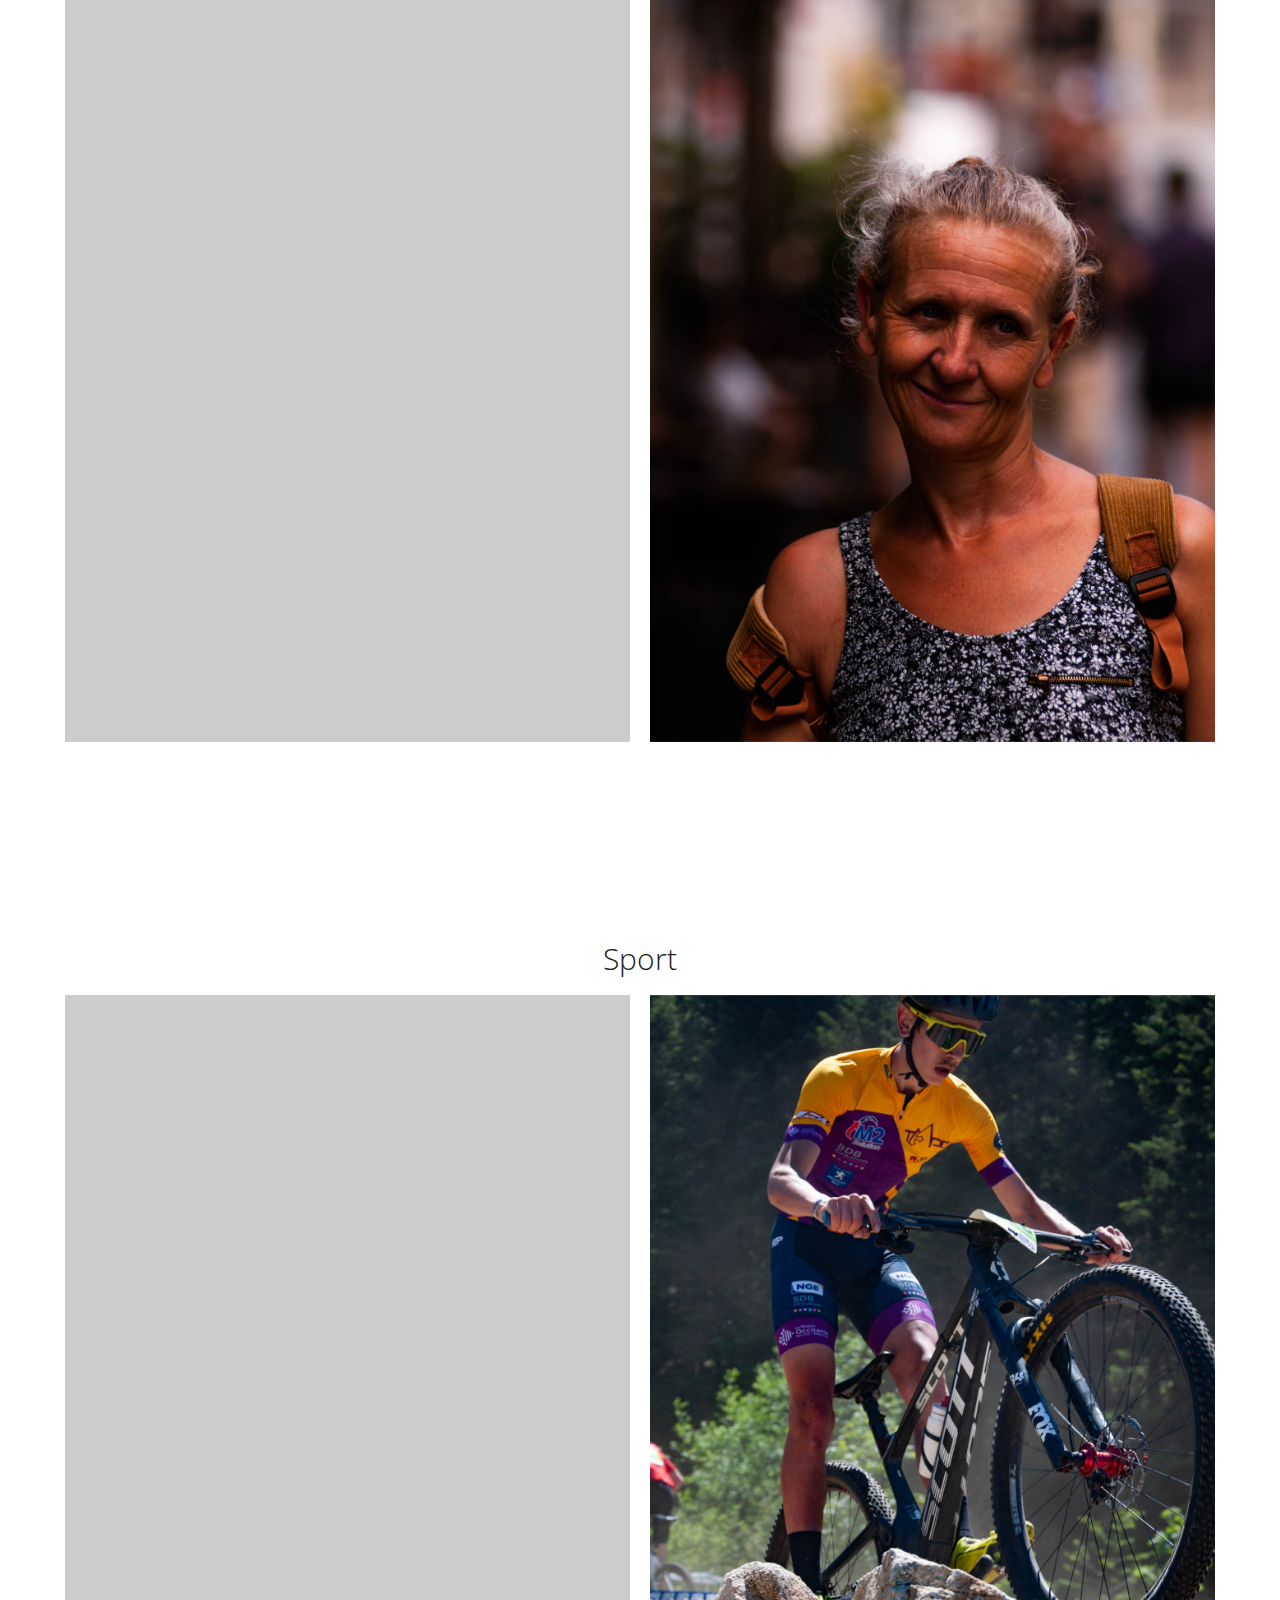
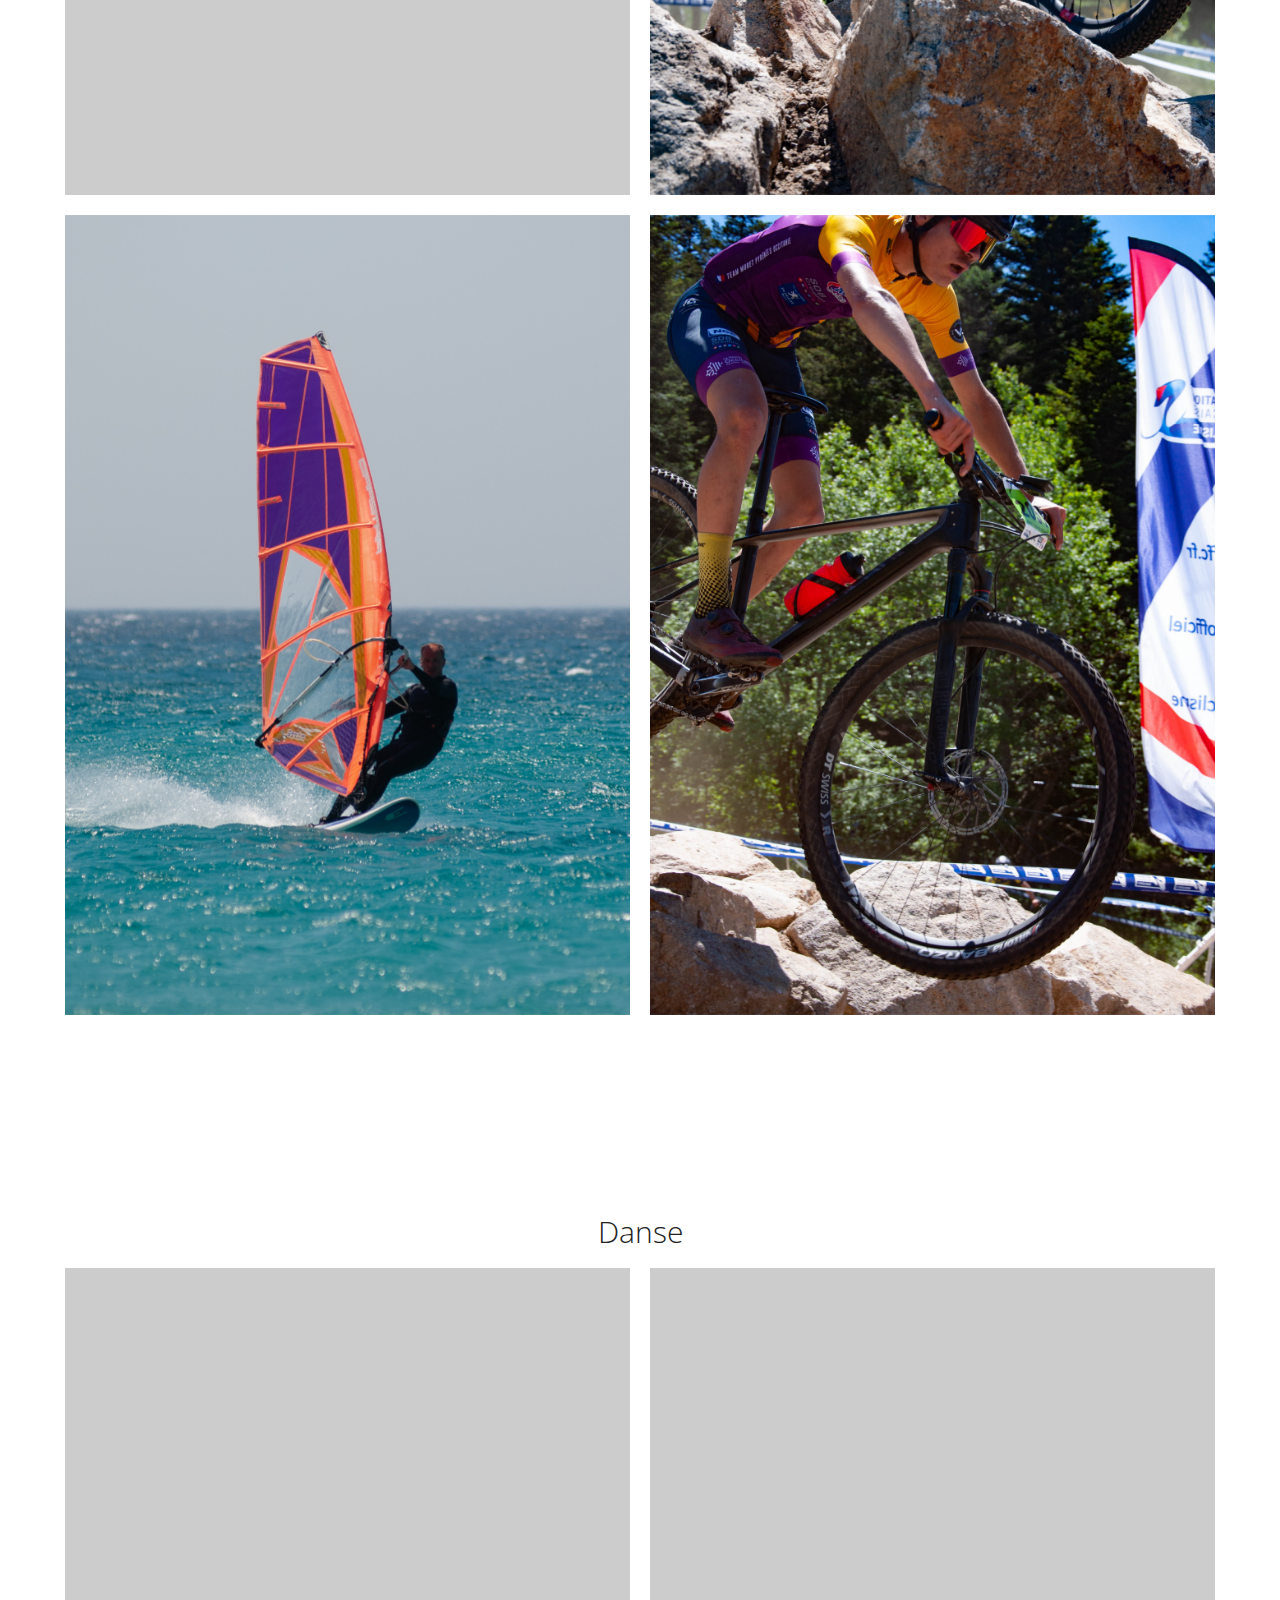
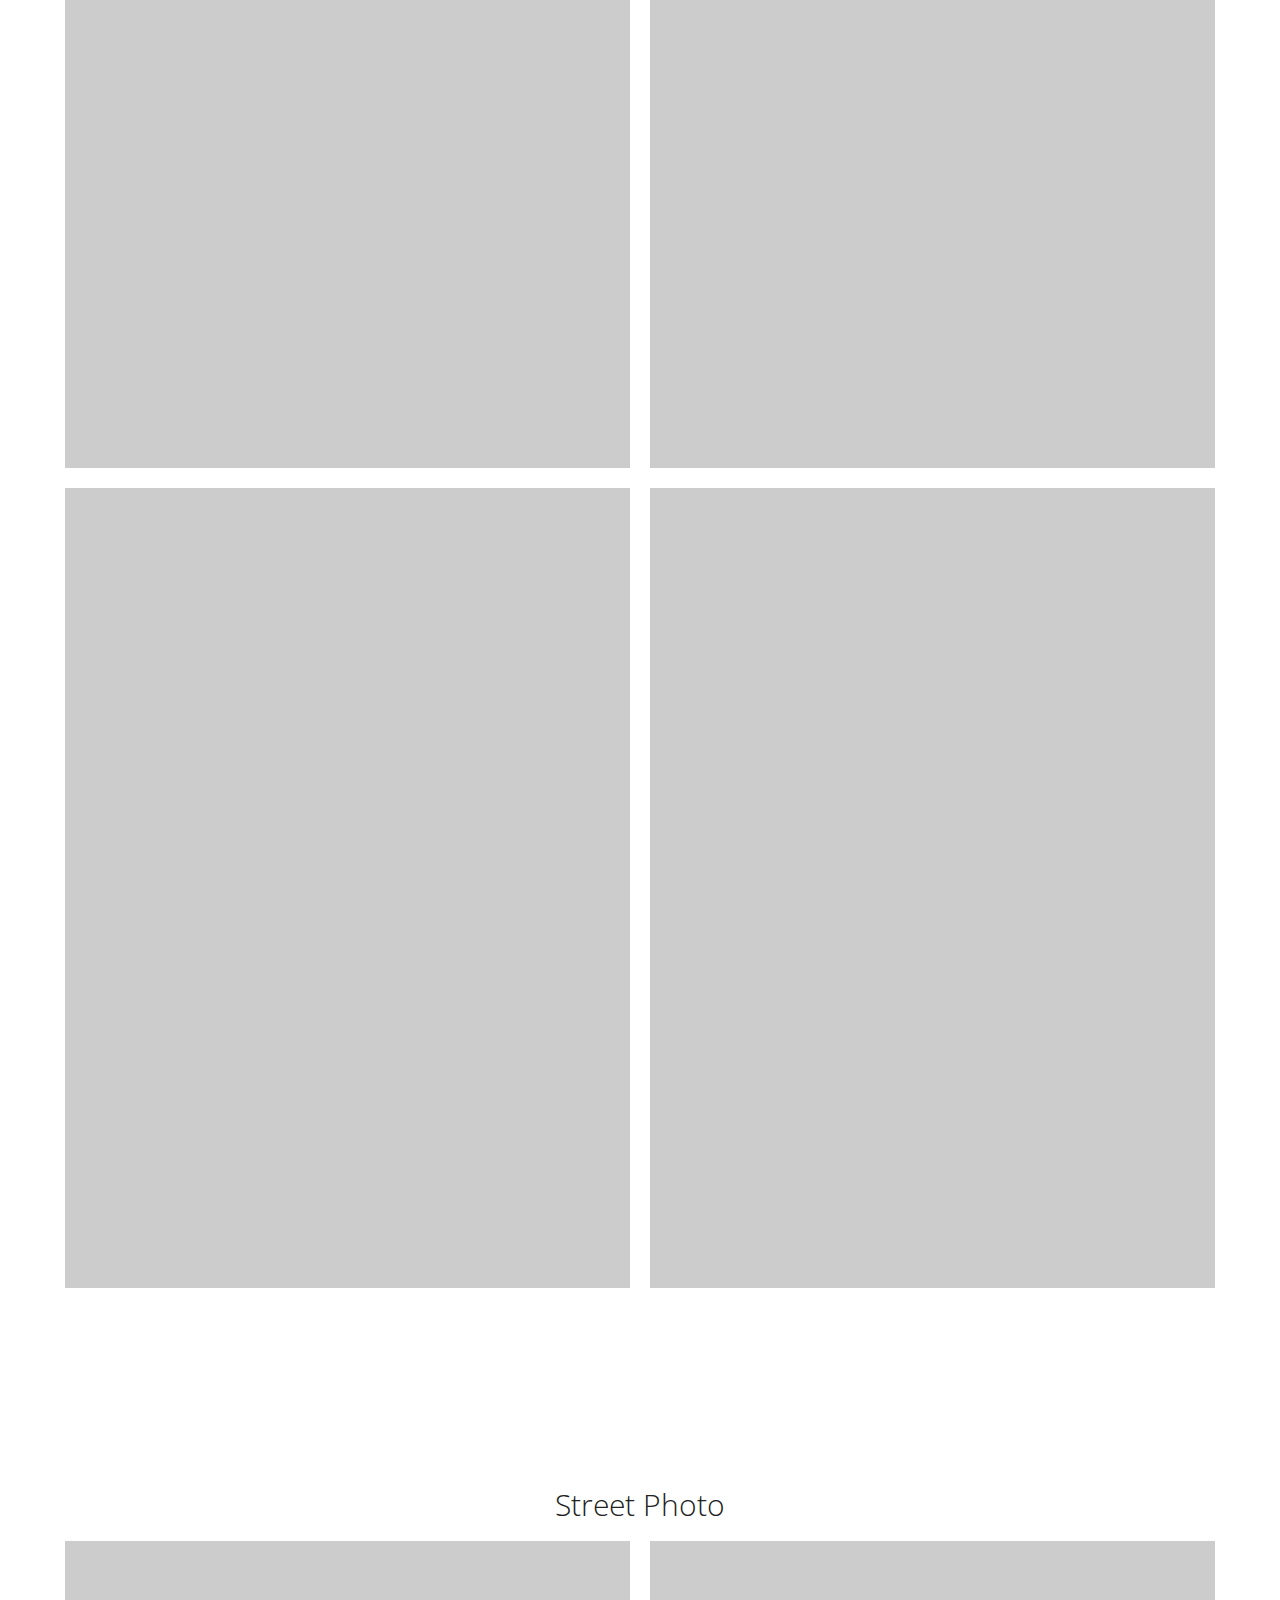
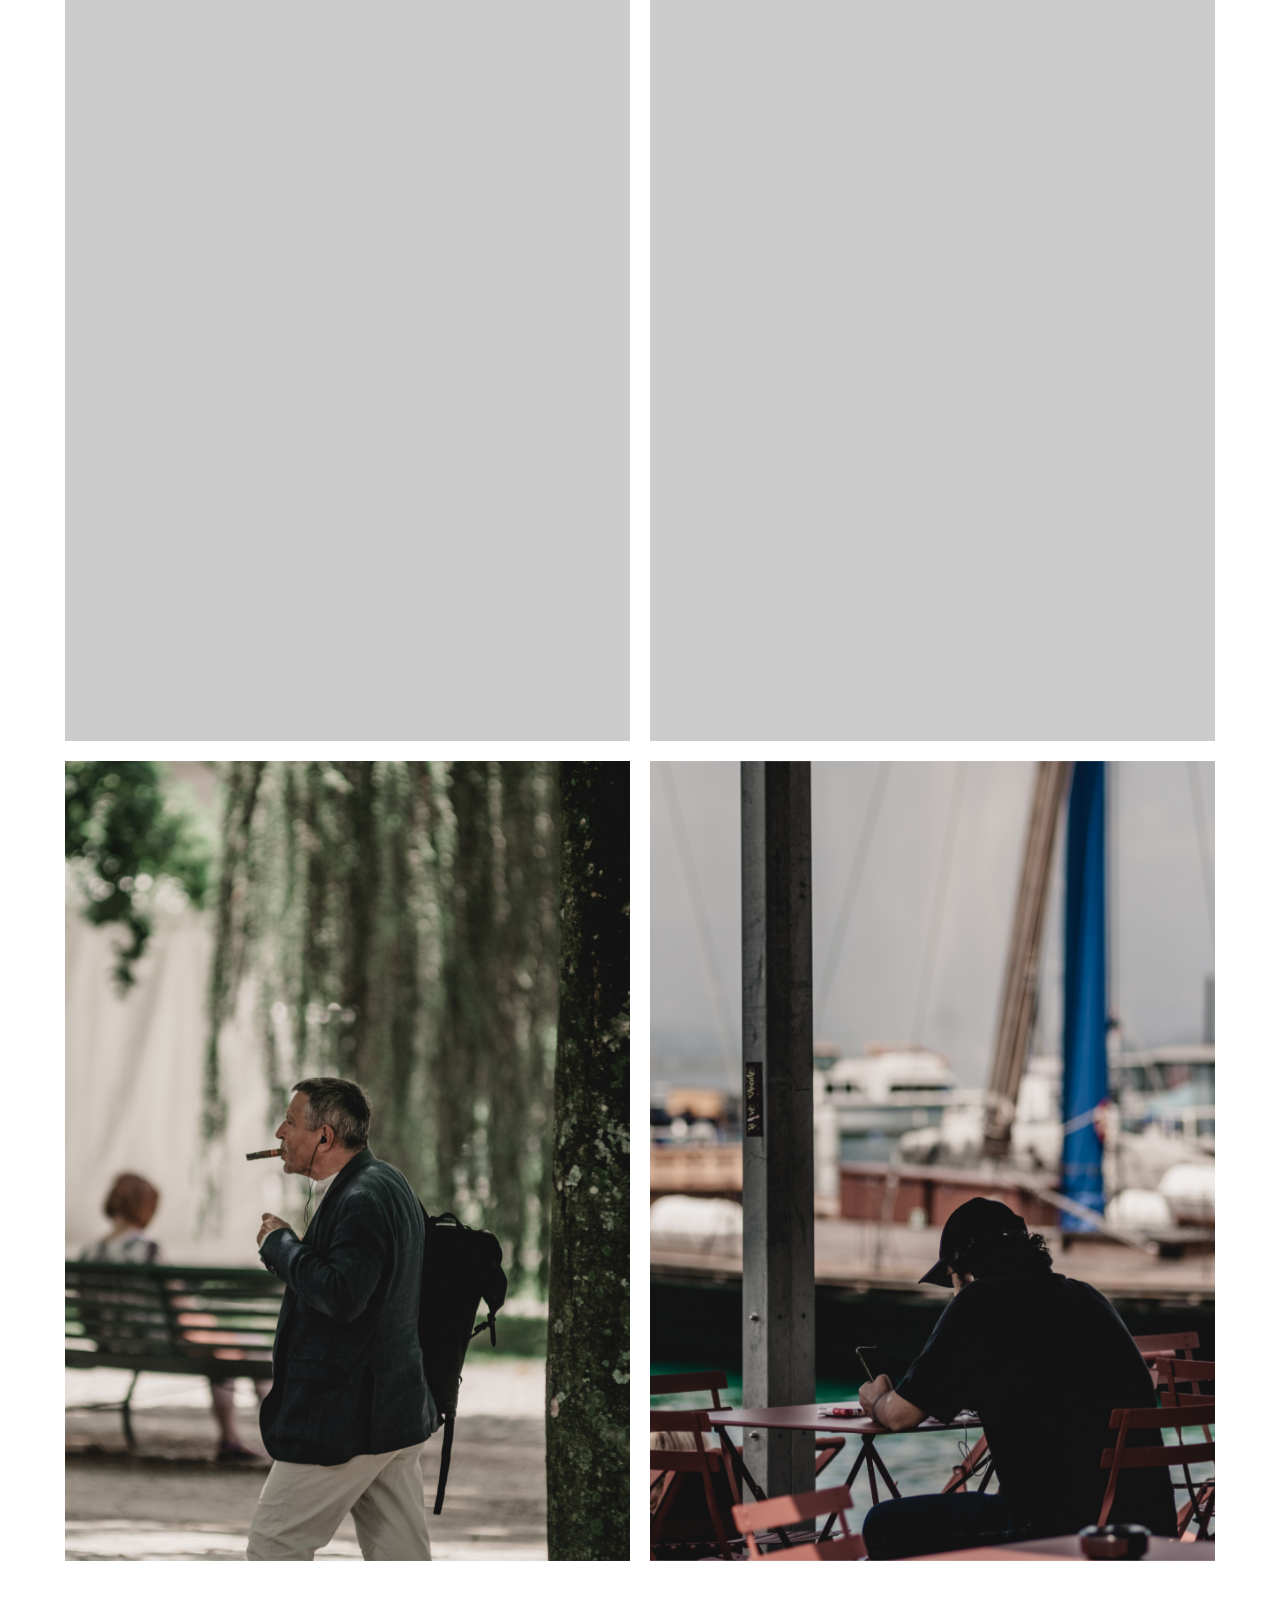
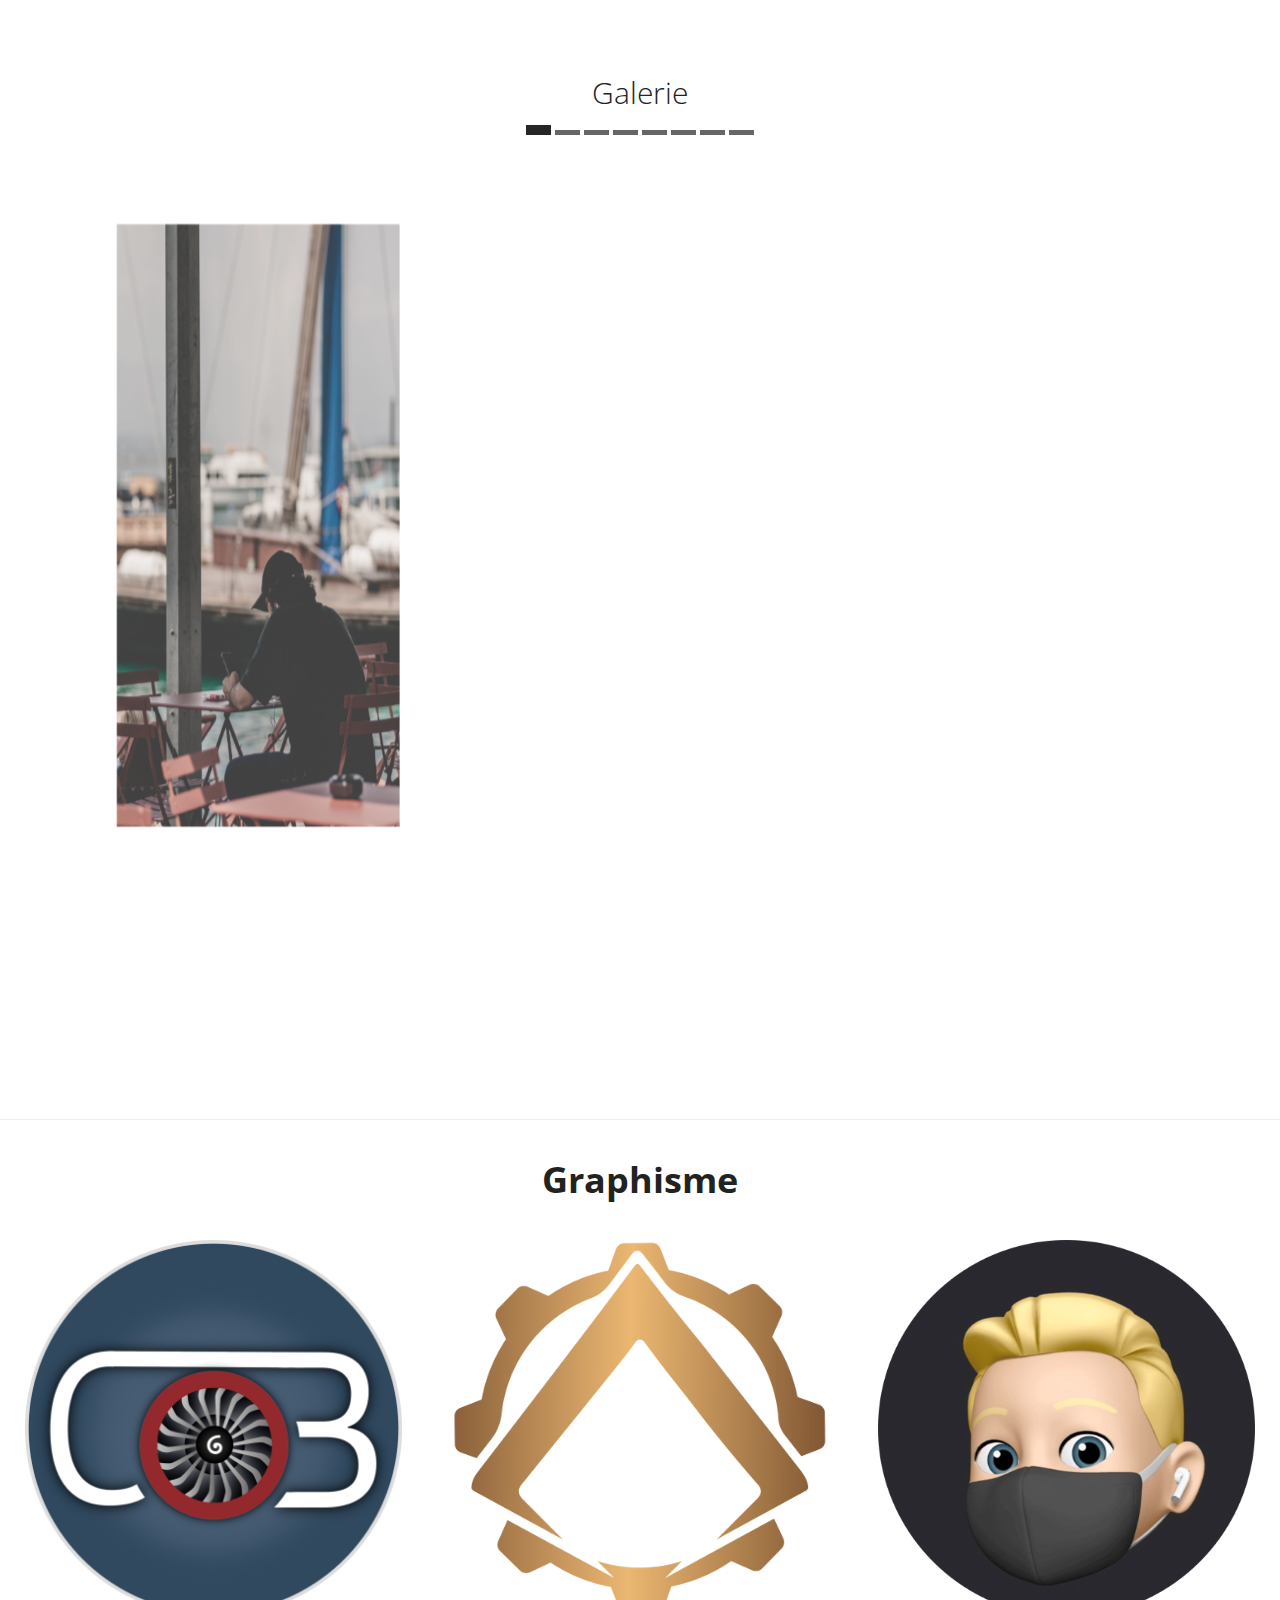
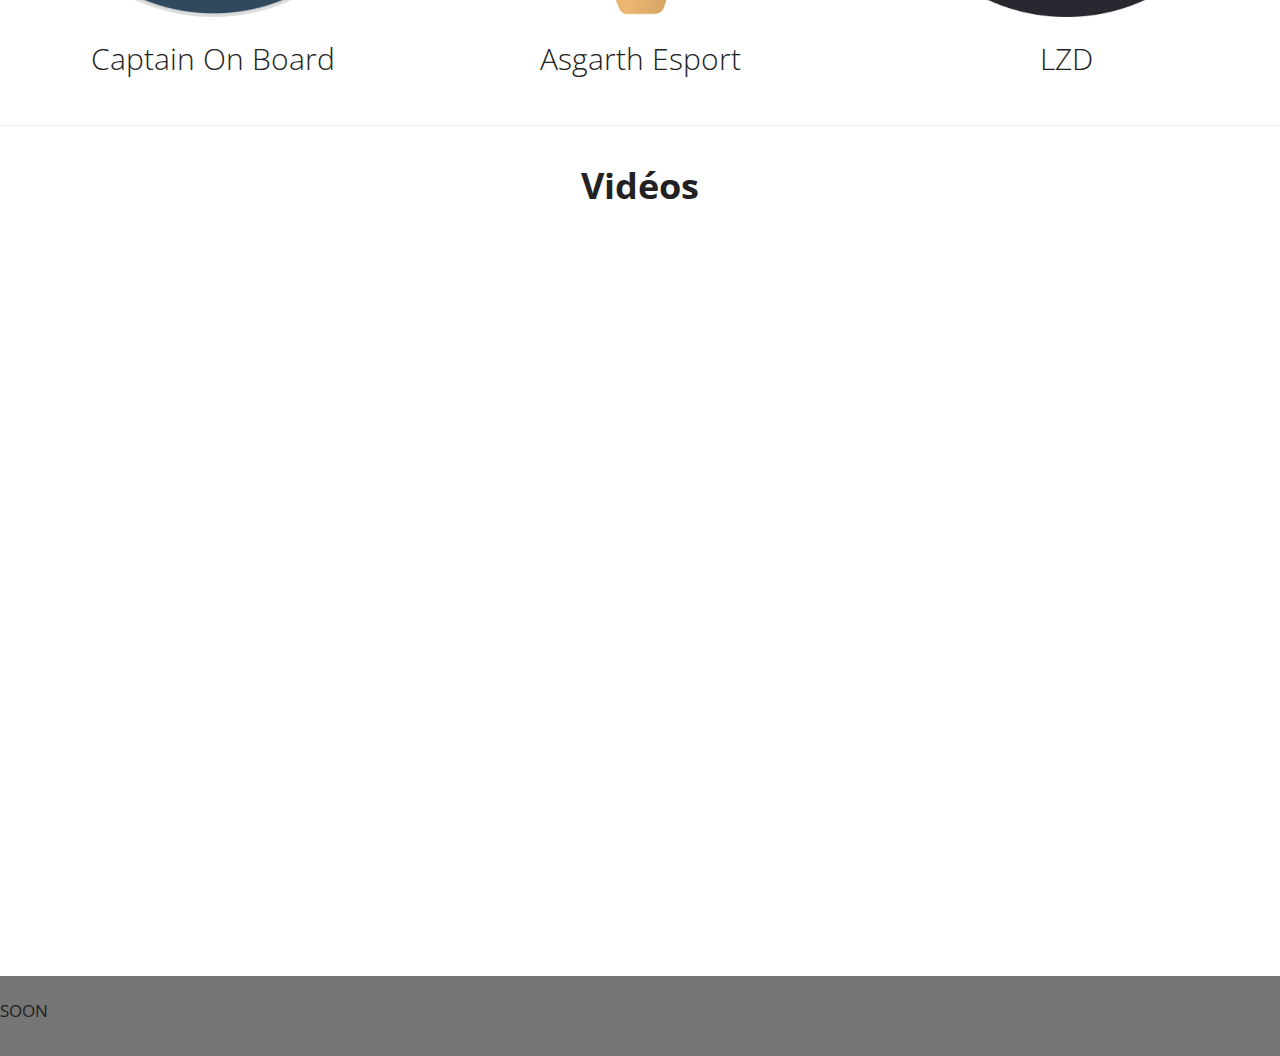
==== commit bb471b25: "comm" ====
--- a/index.html
+++ b/index.html
@@ -529,8 +529,6 @@
 <!-- Logos -->
 <hr>
 <h1 id="Graphisme" class="TitreCat">Graphisme</h1>
-<br>
-<br>
 <div class="image-container">
 	
 	<div class="image-box">
@@ -539,17 +537,16 @@
 	</div>
 	<div class="image-box">
 		<a href="./asgarth.html"><img src="./img/Logo_Asgarth_-_Original_recadre.png" alt="Asgarth Esport"></a>
-		<a href="./asgarth.html"><h3>Asgarth Esport</p></h3>
+		<a href="./asgarth.html"><h3>Asgarth Esport</h3>
 	  </div>
 	<div class="image-box">
 	  <a href="./LZD.html"><img src="./img/LZD.png" alt="LZD"></a>
-	  <a href="./LZD.html"><h3>LZD</p></h3>
+	  <a href="./LZD.html"><h3>LZD</h3></a>
 	</div>
-  </div>
+</div>
 
 <!-- Vidéos -->
-<br>
-<br>
+
 <hr>
 <h1 id="Vidéos" class="TitreCat">Vidéos</h1>
 
--- a/css/style.css
+++ b/css/style.css
@@ -779,6 +779,7 @@
  .image-container {
   display: flex;
   justify-content: center;
+  margin-bottom: 40px;
 }
 
 .image-box {
@@ -811,3 +812,13 @@
 
 }
 
+a {
+  text-decoration: none !important;
+}
+a :hover{
+  text-decoration: none !important;
+}
+
+#Graphisme {
+  margin-bottom: 40px;
+}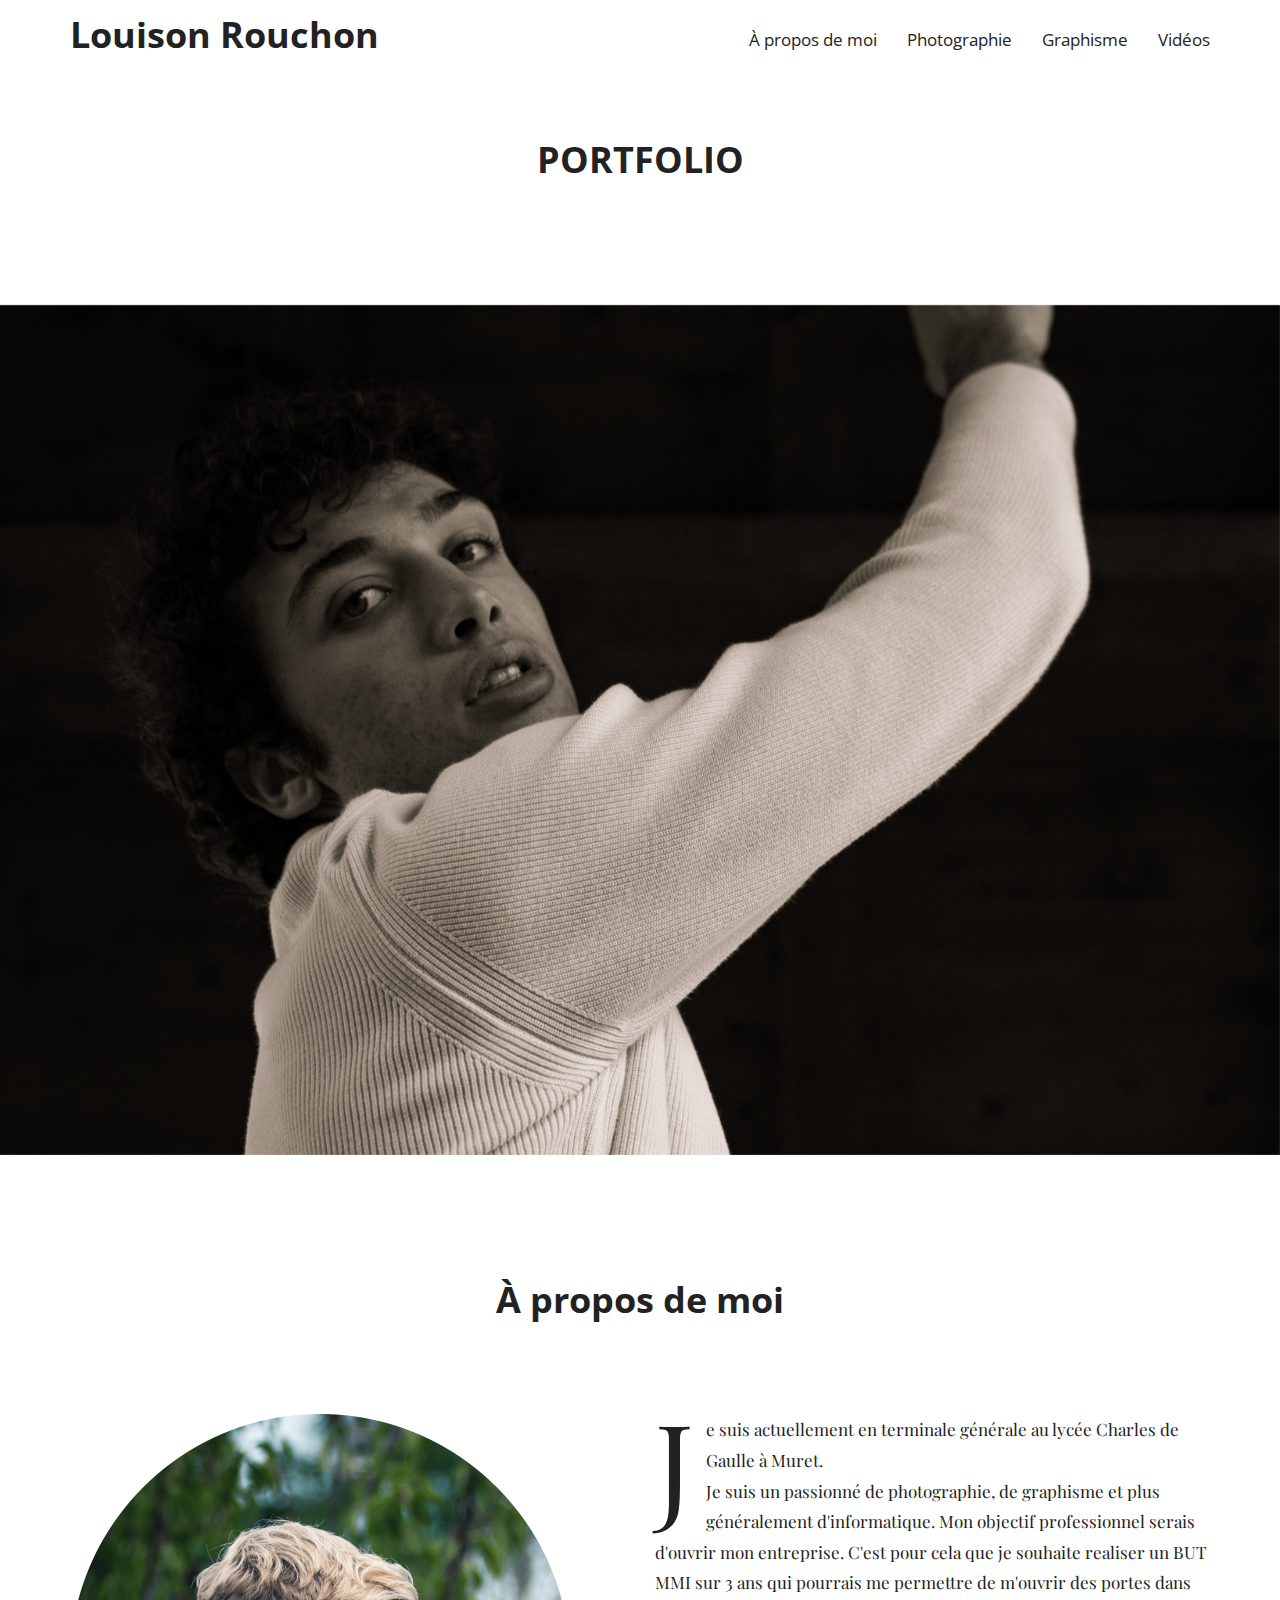
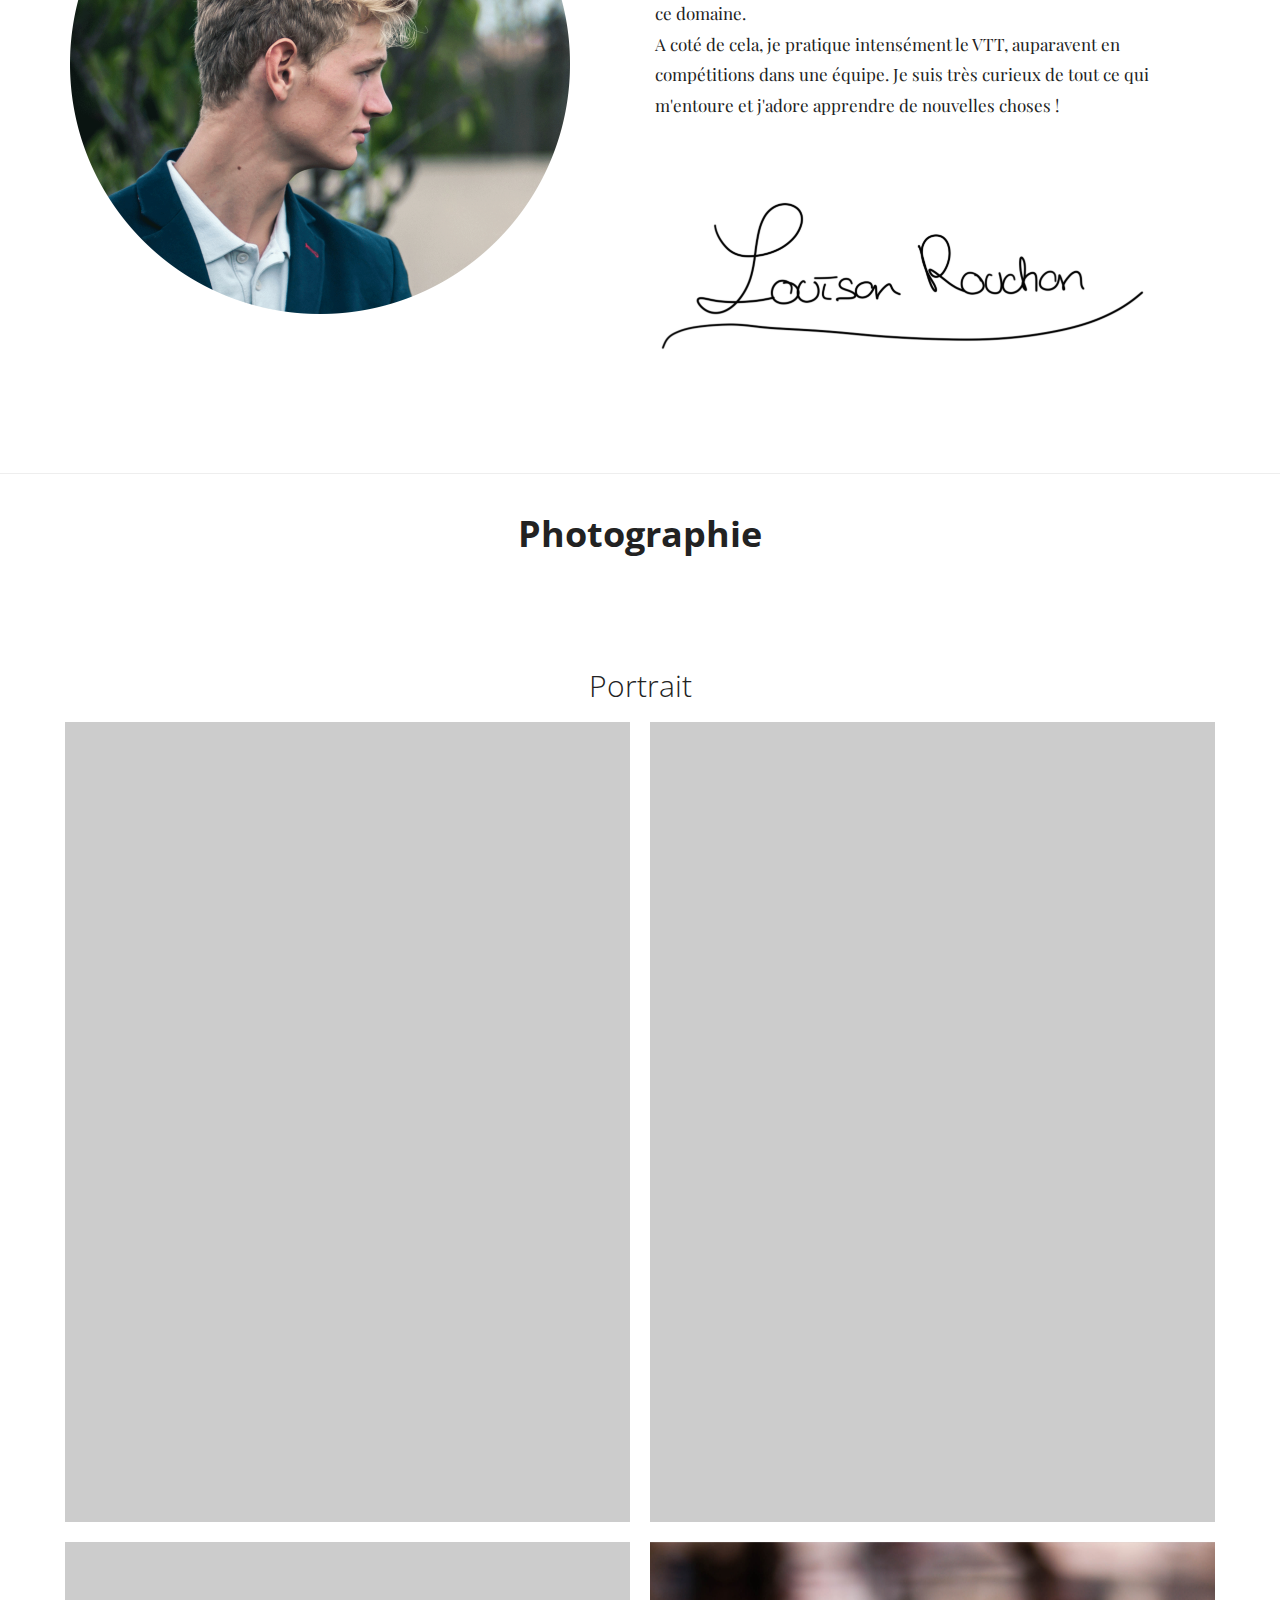
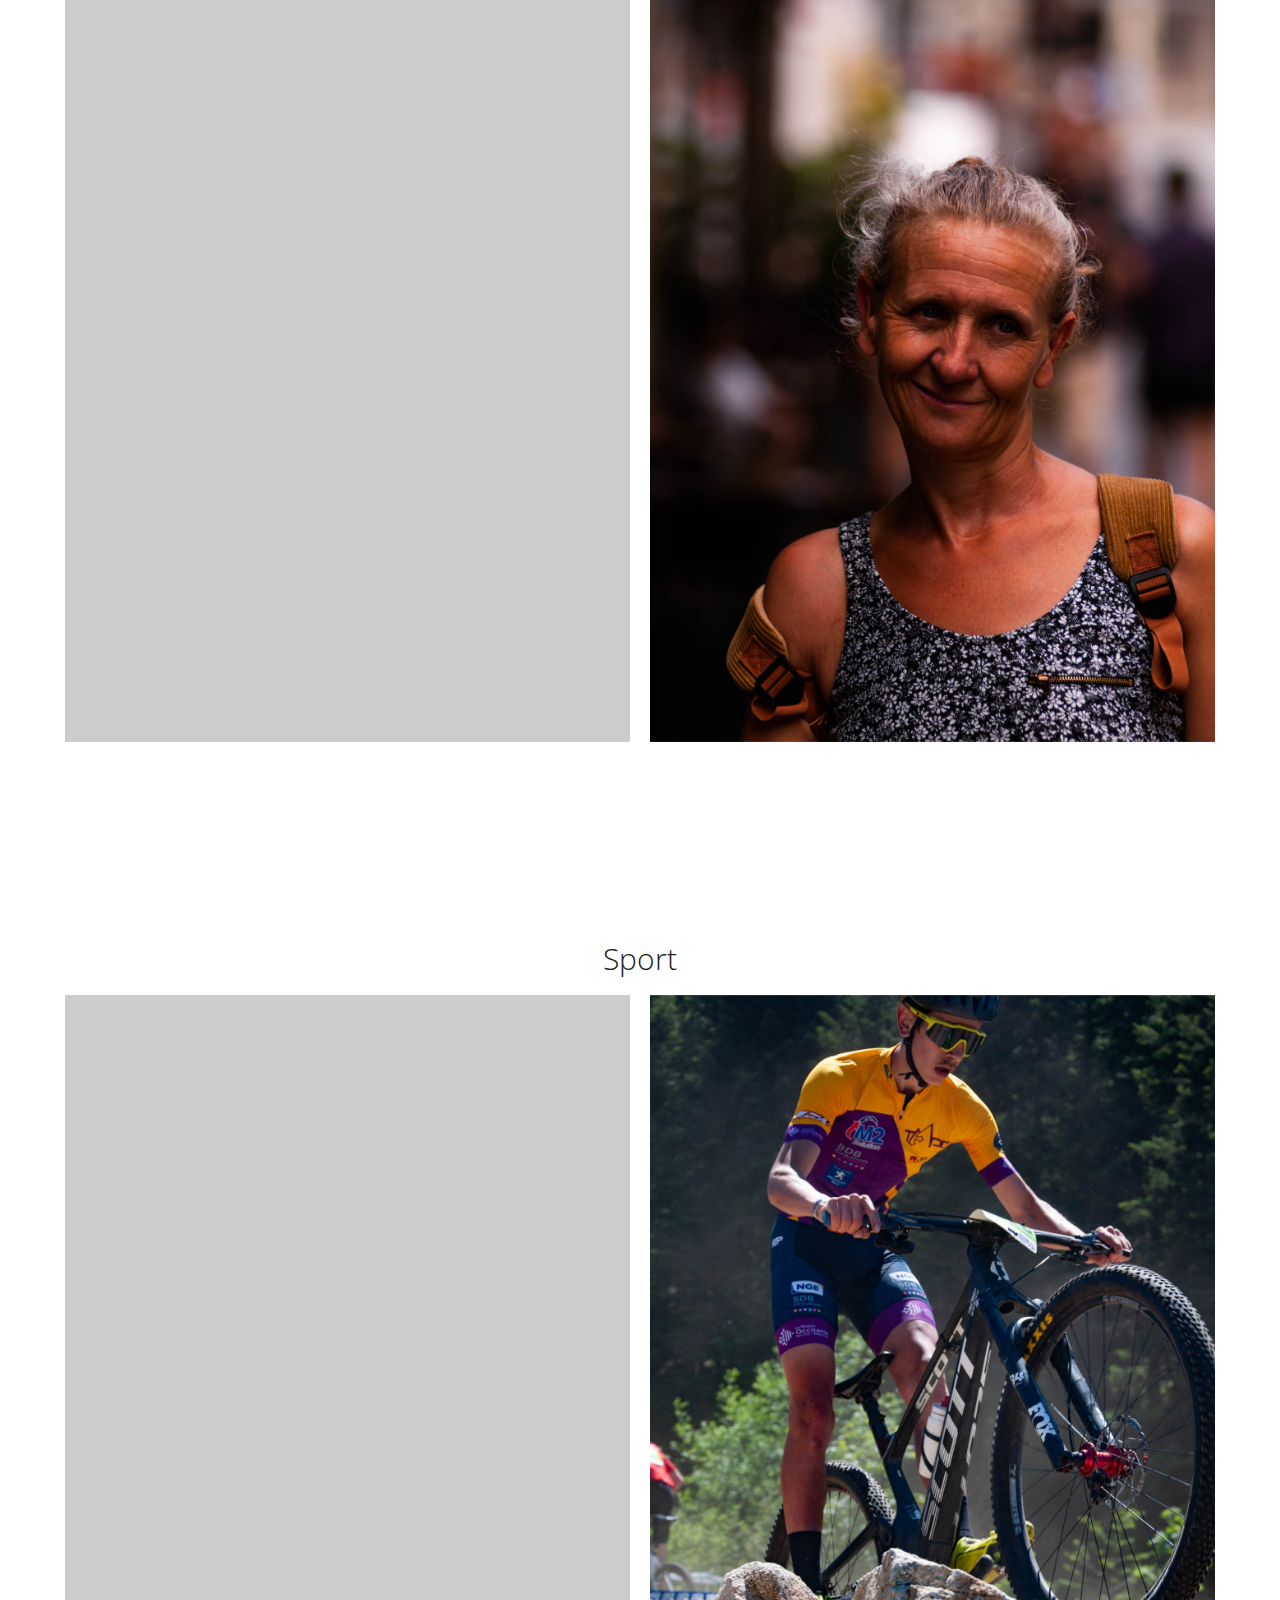
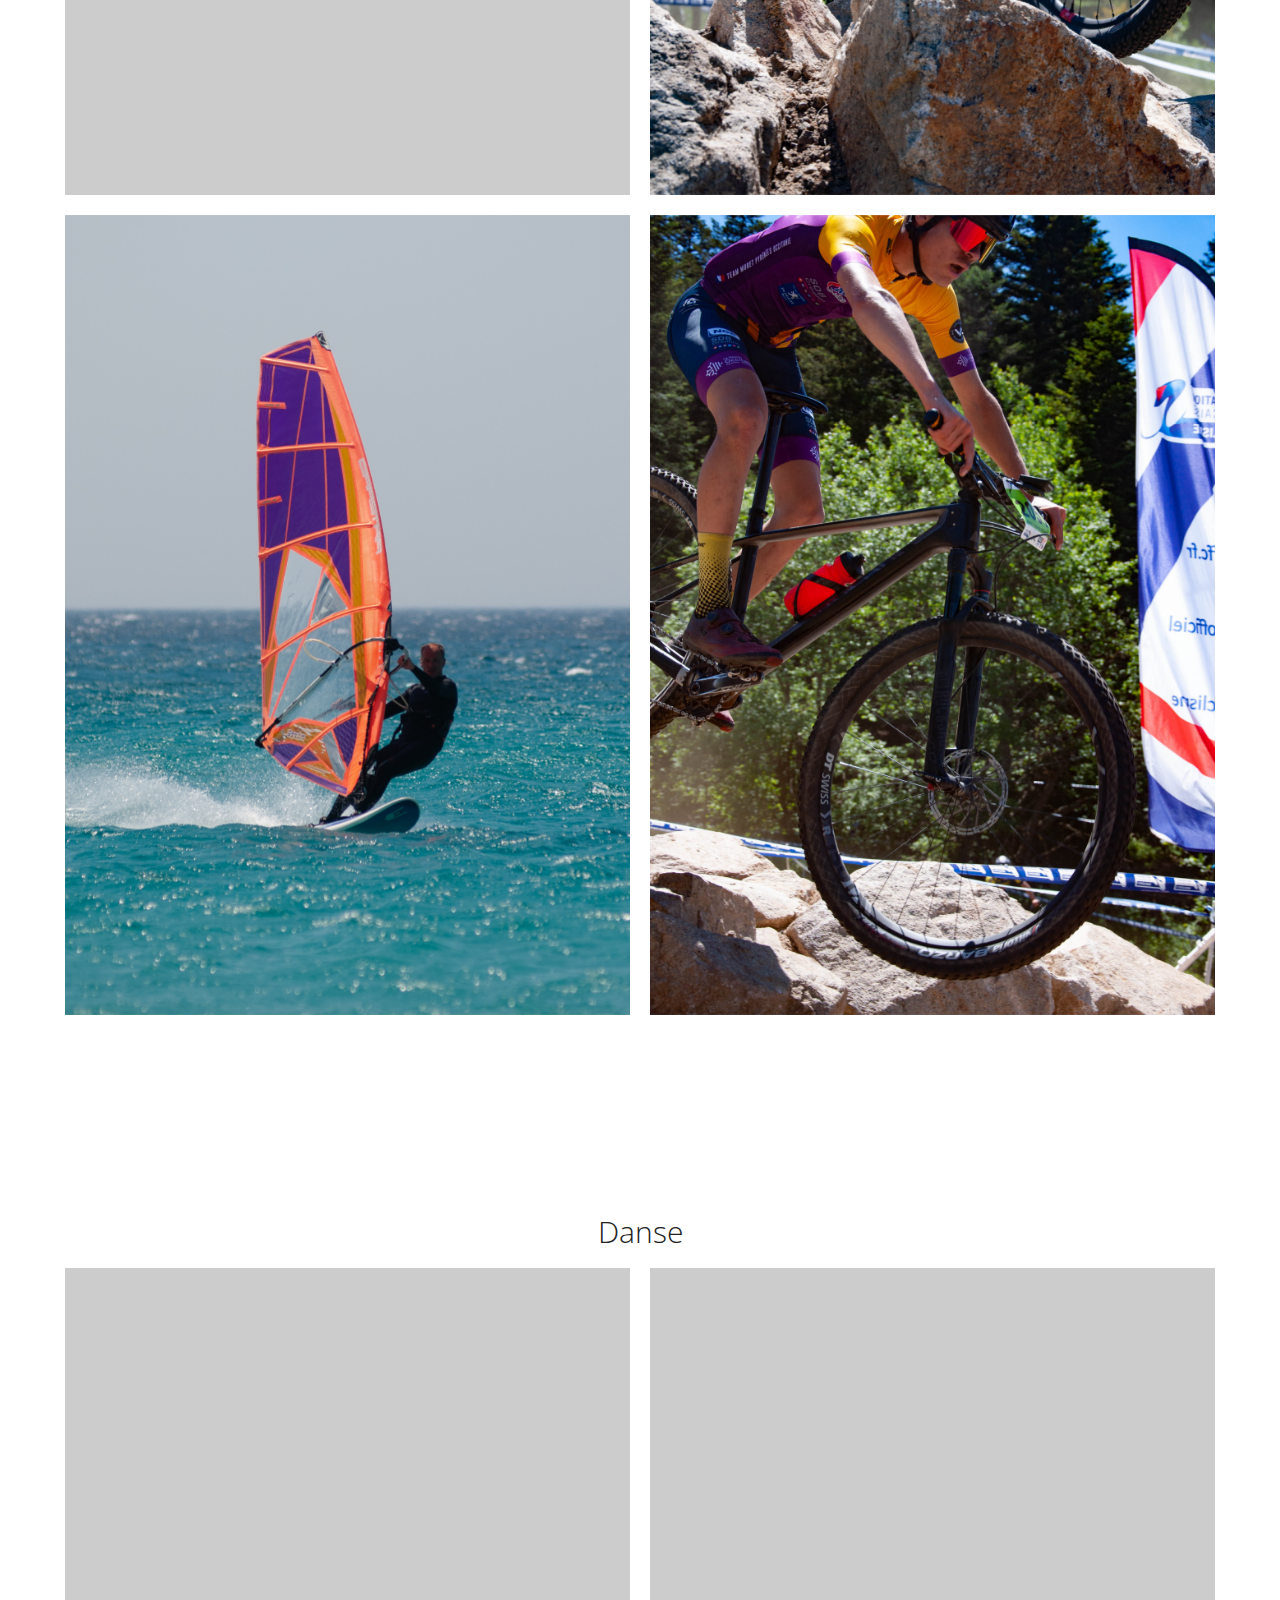
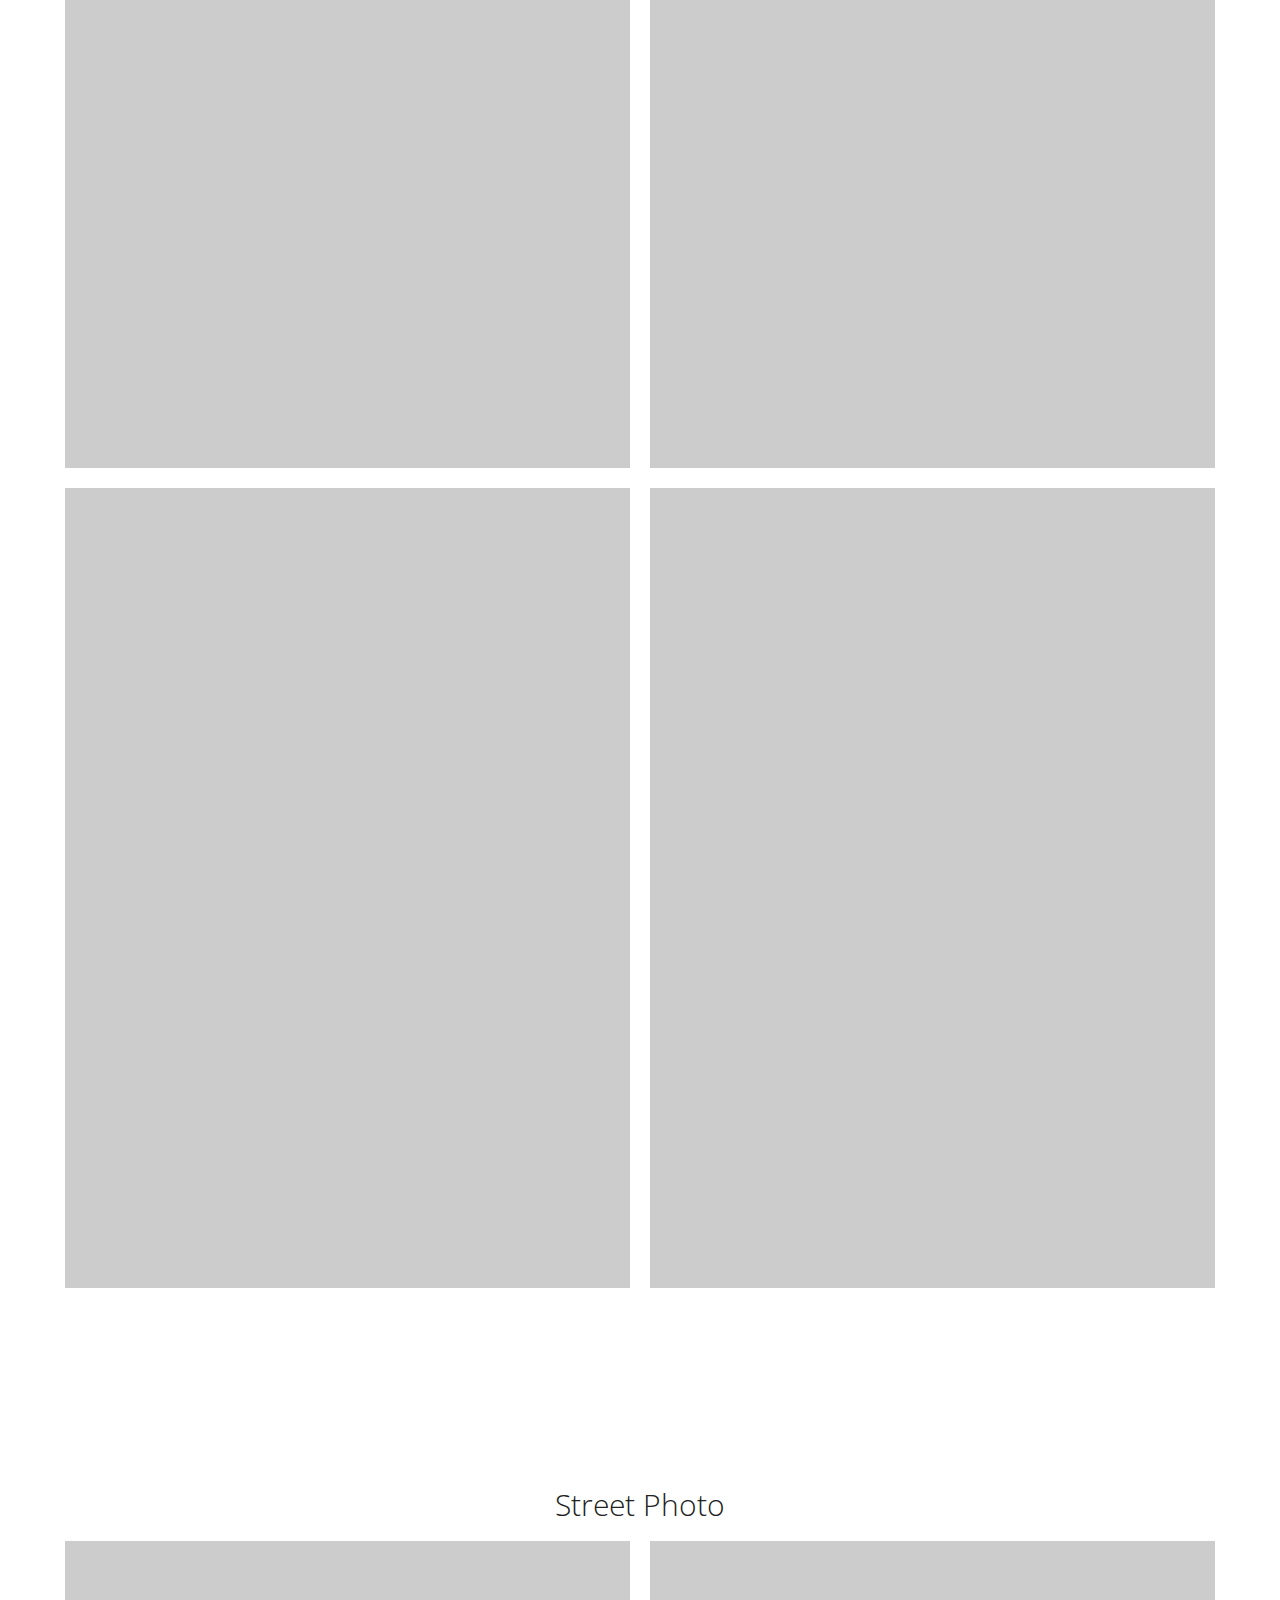
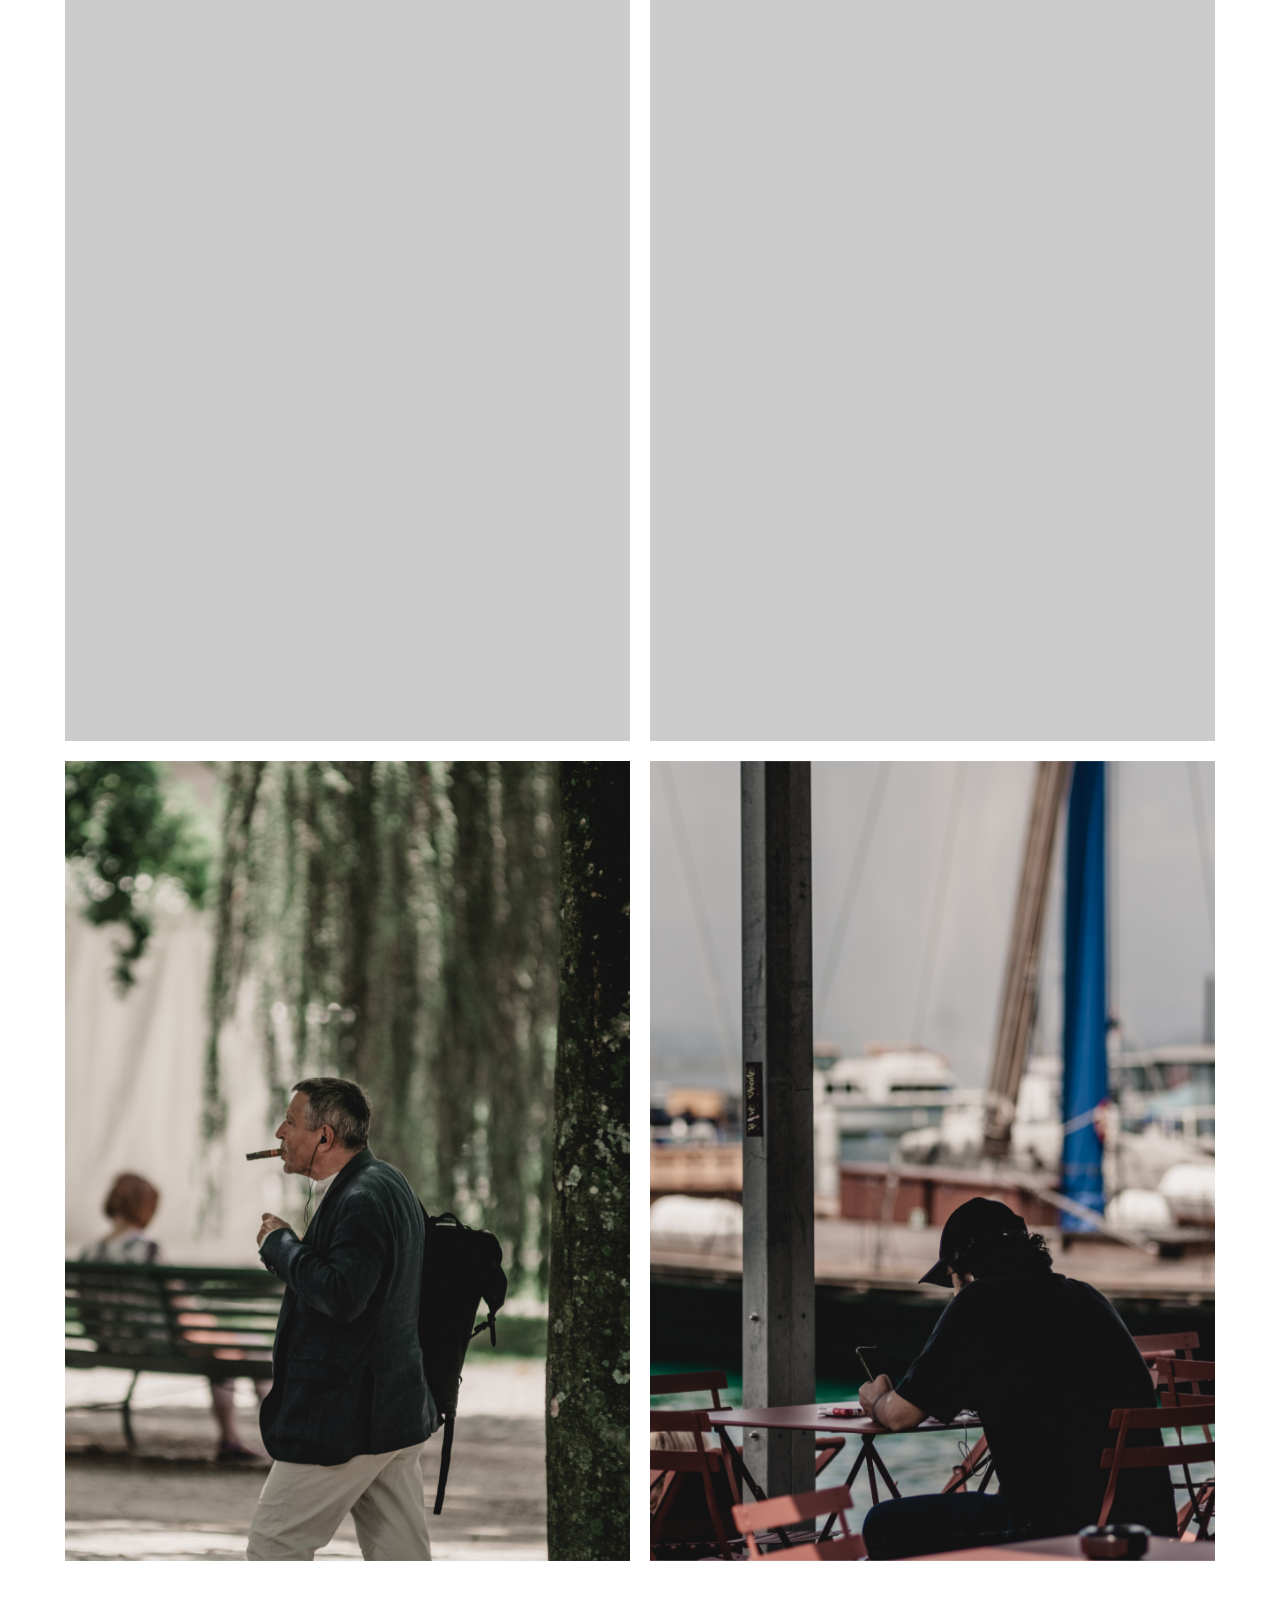
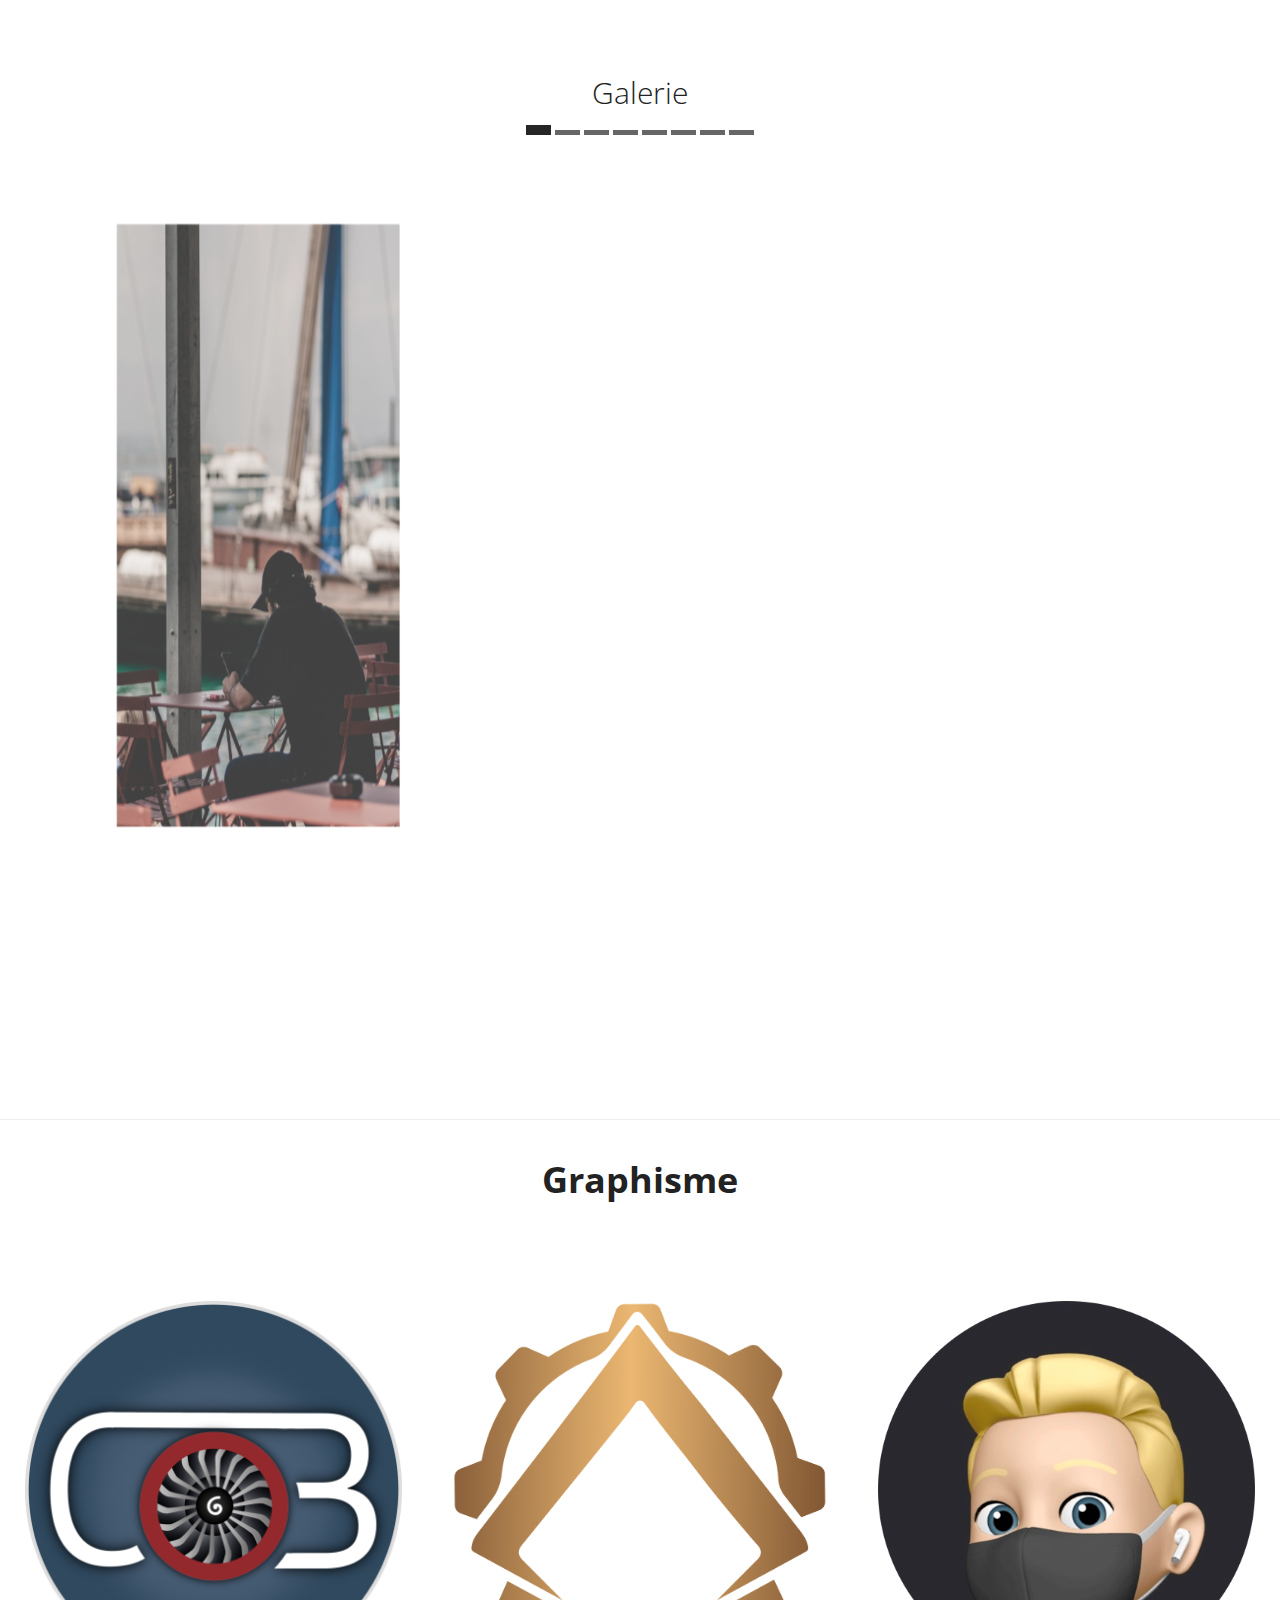
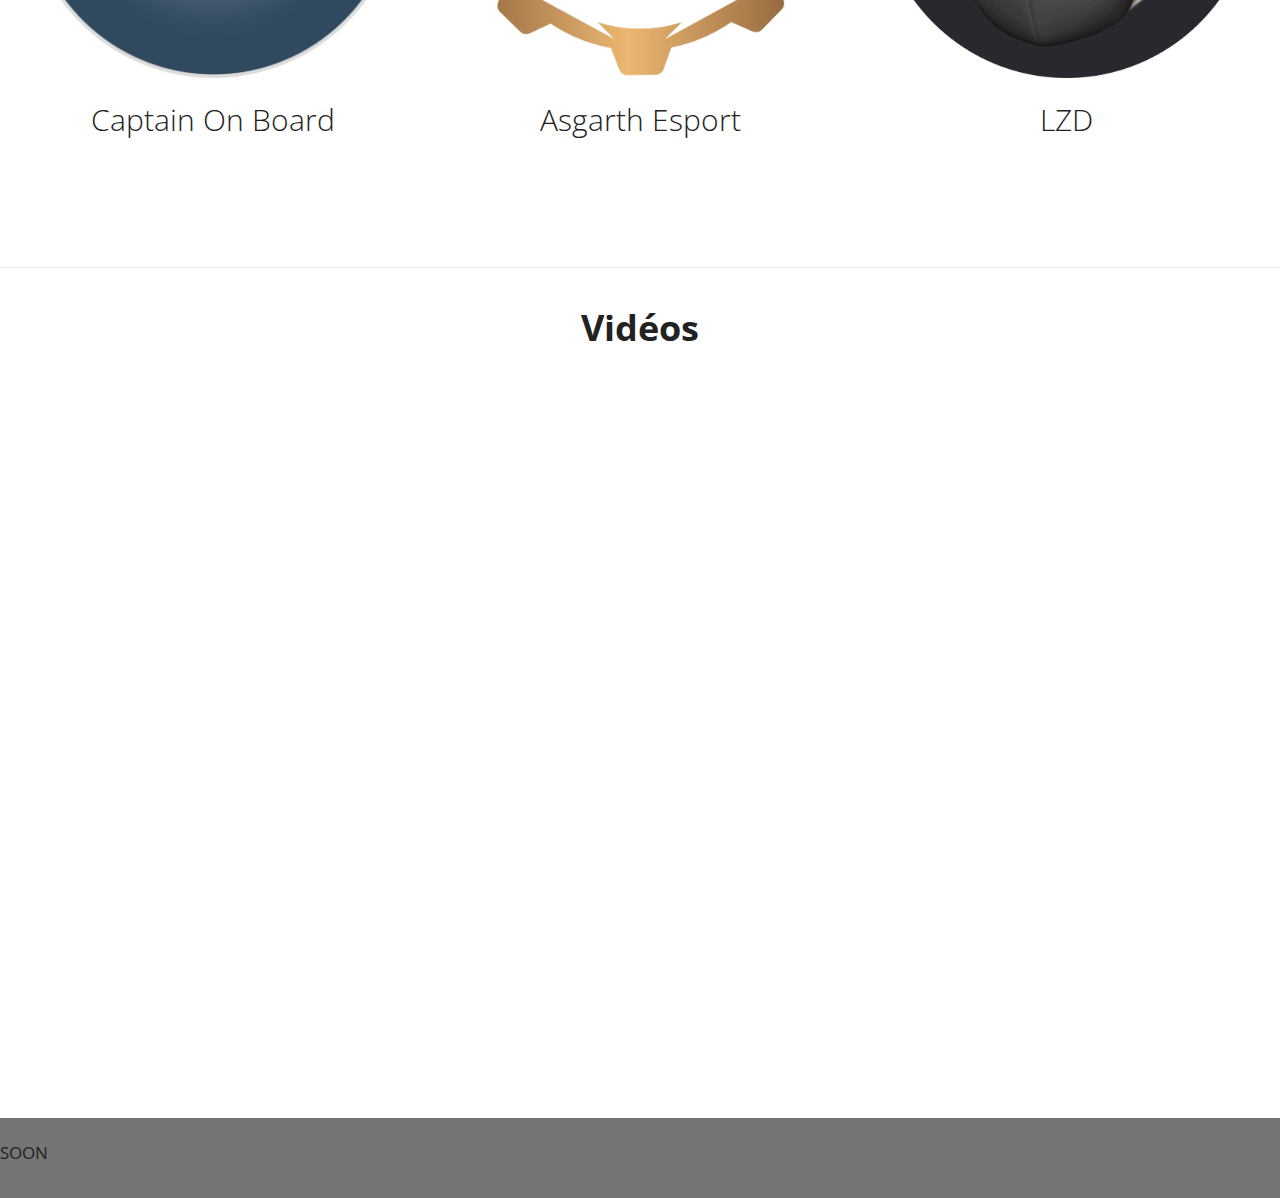
==== commit a9dc46a9: "kl" ====
--- a/index.html
+++ b/index.html
@@ -529,11 +529,13 @@
 <!-- Logos -->
 <hr>
 <h1 id="Graphisme" class="TitreCat">Graphisme</h1>
+<br>
+<br>
 <div class="image-container">
 	
 	<div class="image-box">
 	  <a href="./captain-on-board.html"><img src="./img/Logo_.png" alt="captain-on-board"></a>
-	  <a href="./captain-on-board.html"><h3>Captain On Board </p></h3>
+	  <a href="./captain-on-board.html"><h3>Captain On Board</h3>
 	</div>
 	<div class="image-box">
 		<a href="./asgarth.html"><img src="./img/Logo_Asgarth_-_Original_recadre.png" alt="Asgarth Esport"></a>
@@ -543,10 +545,11 @@
 	  <a href="./LZD.html"><img src="./img/LZD.png" alt="LZD"></a>
 	  <a href="./LZD.html"><h3>LZD</h3></a>
 	</div>
-</div>
+  </div>
 
 <!-- Vidéos -->
-
+<br>
+<br>
 <hr>
 <h1 id="Vidéos" class="TitreCat">Vidéos</h1>
 
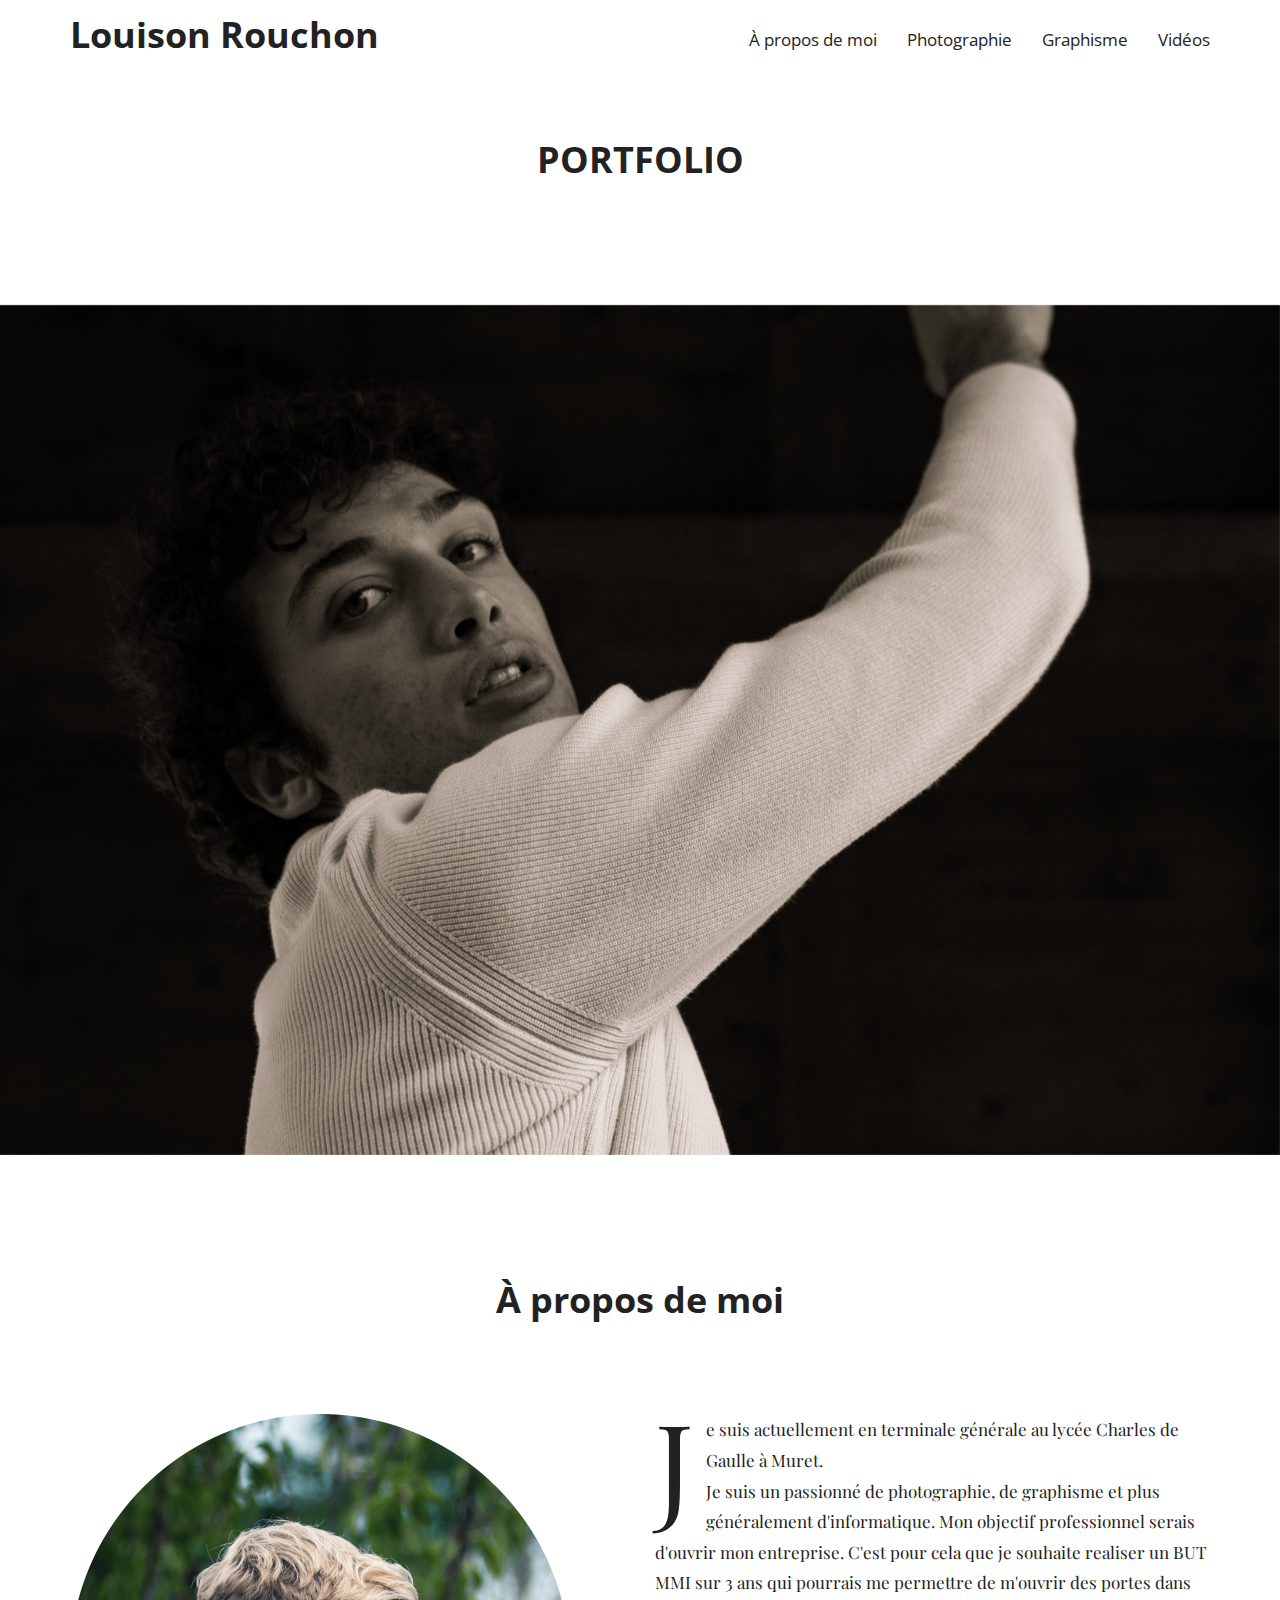
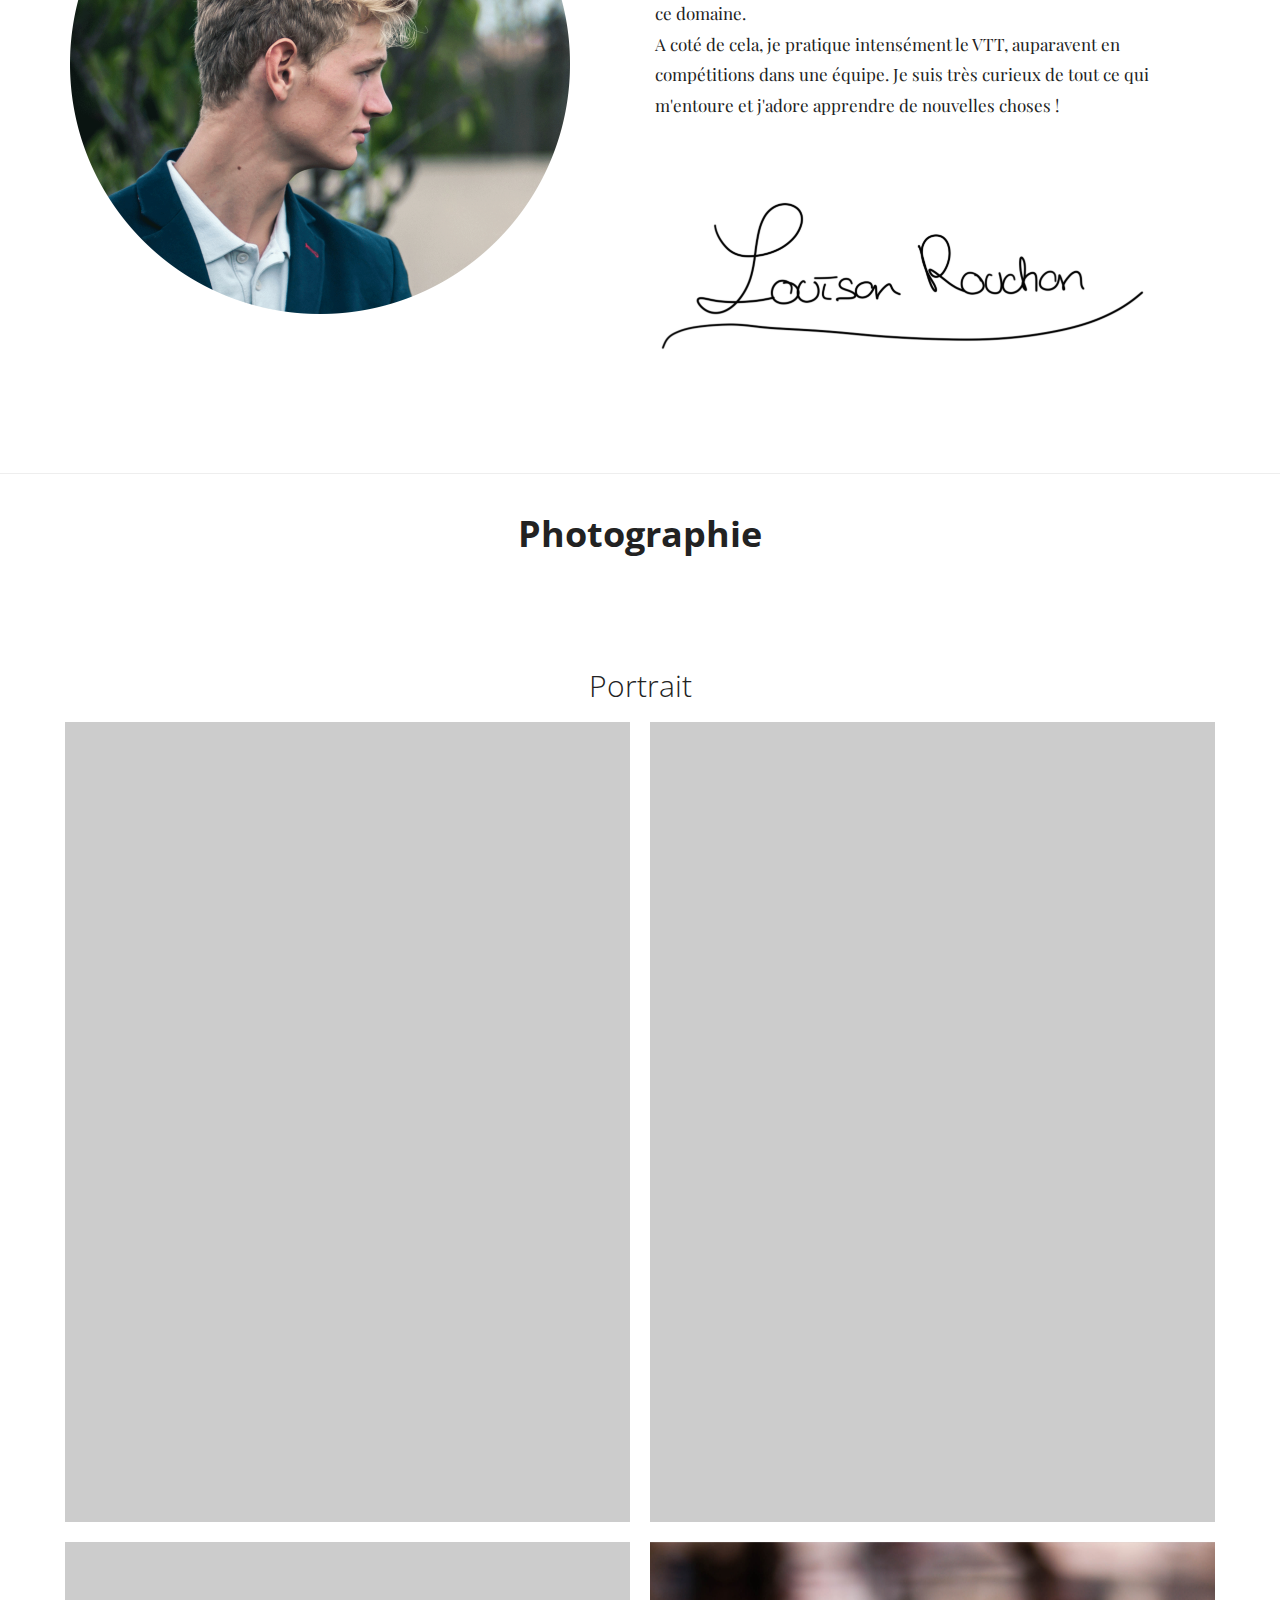
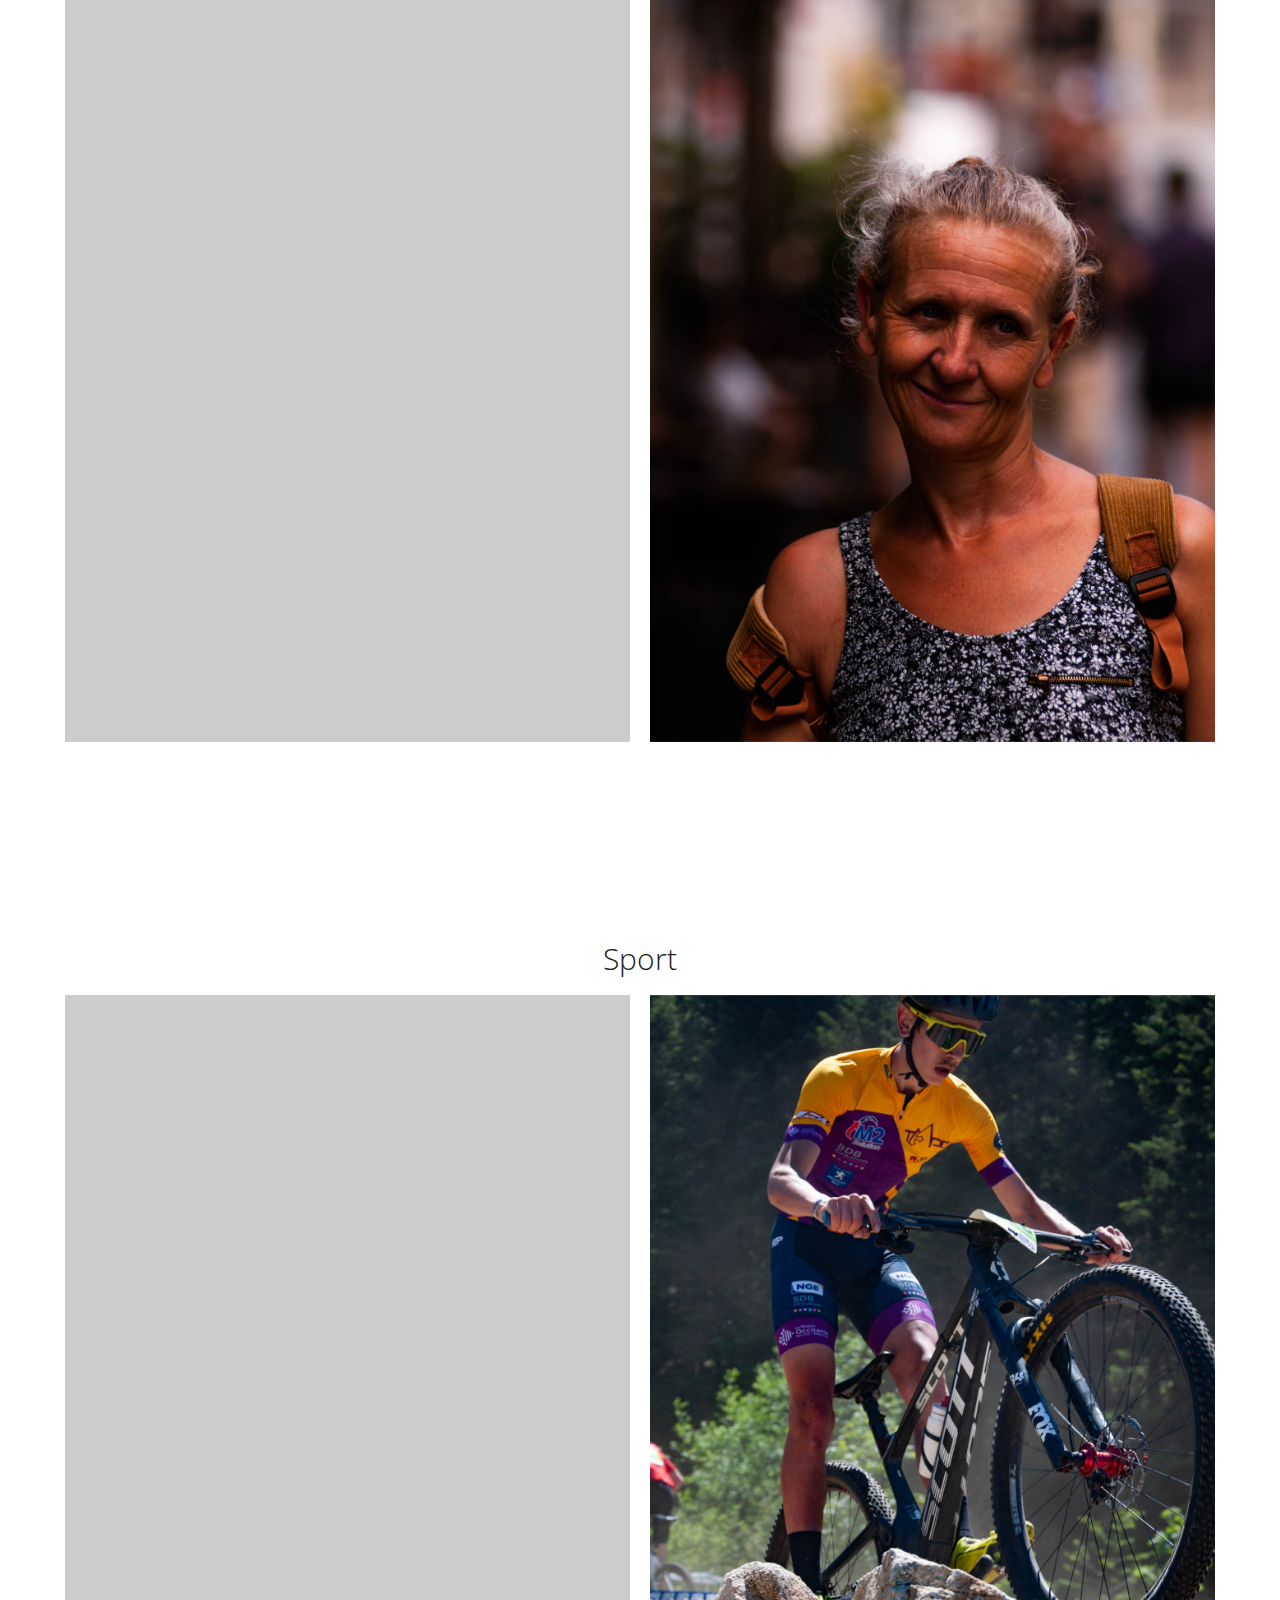
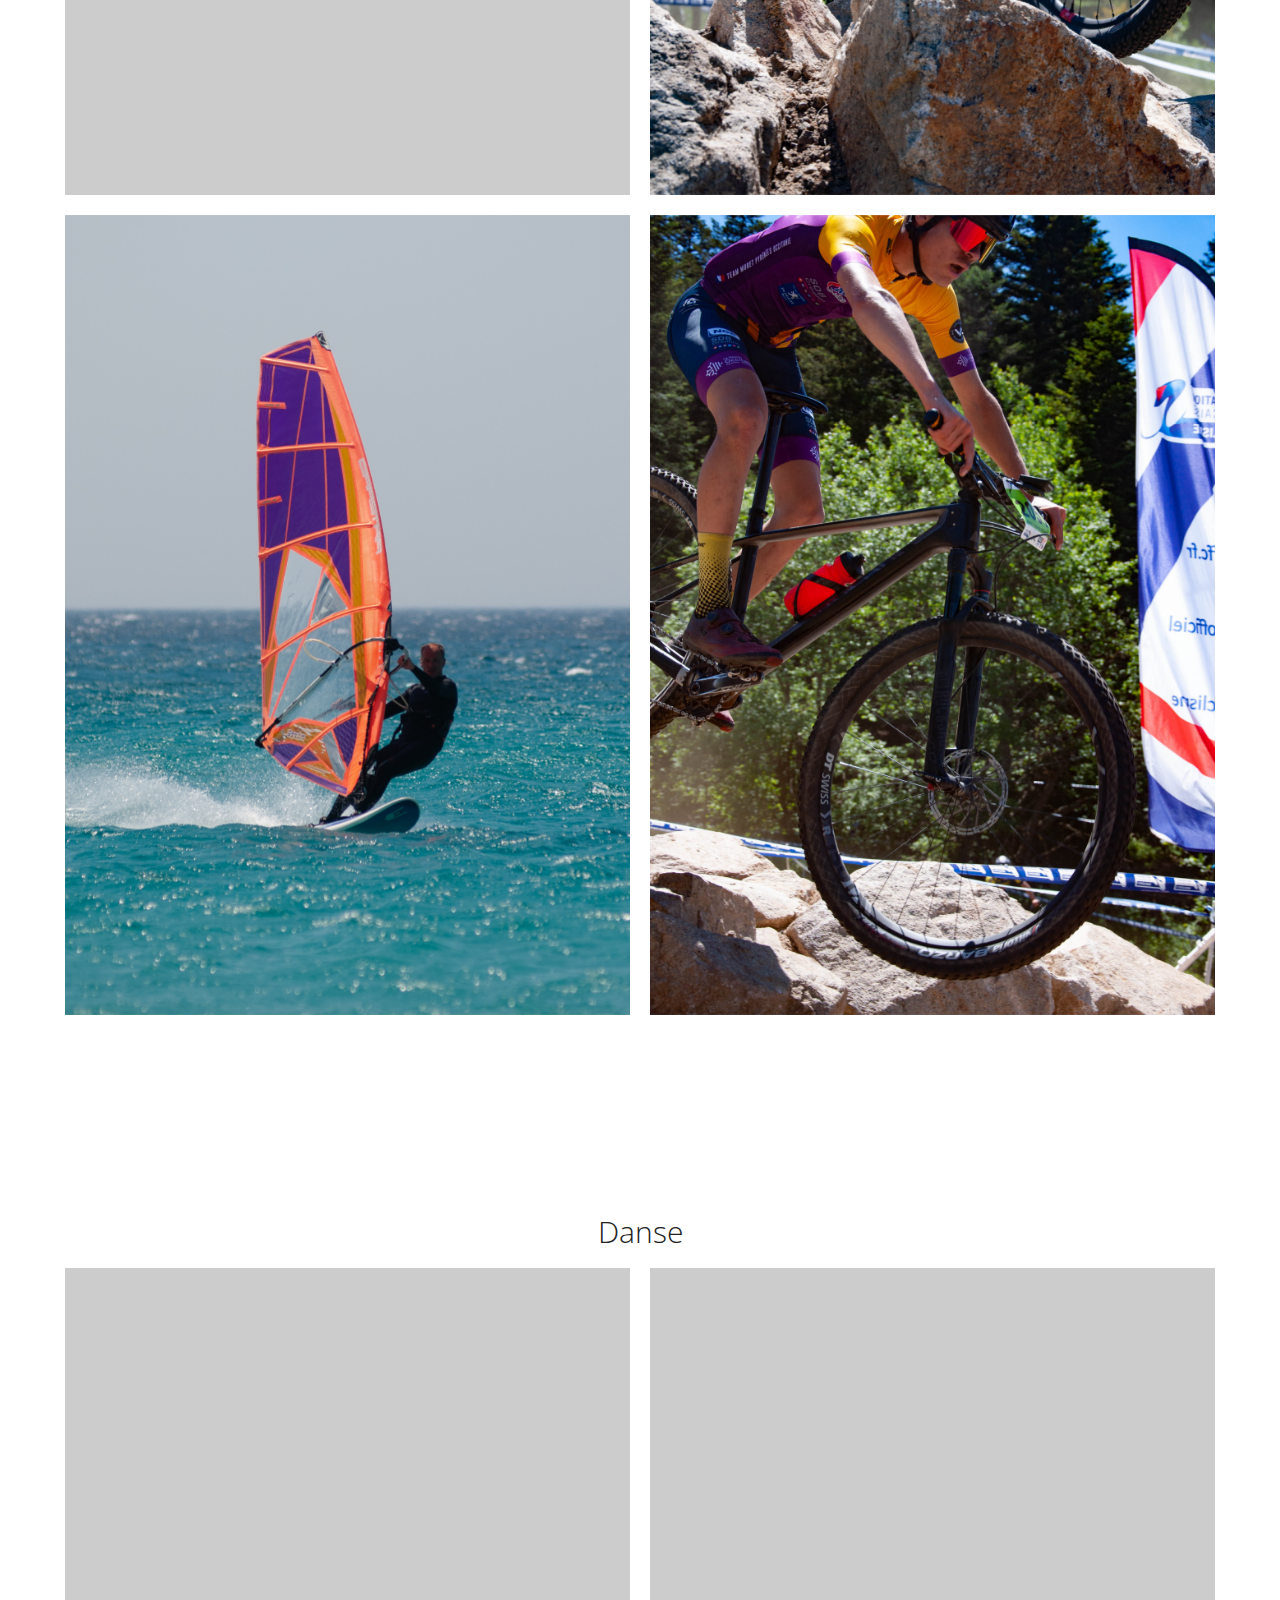
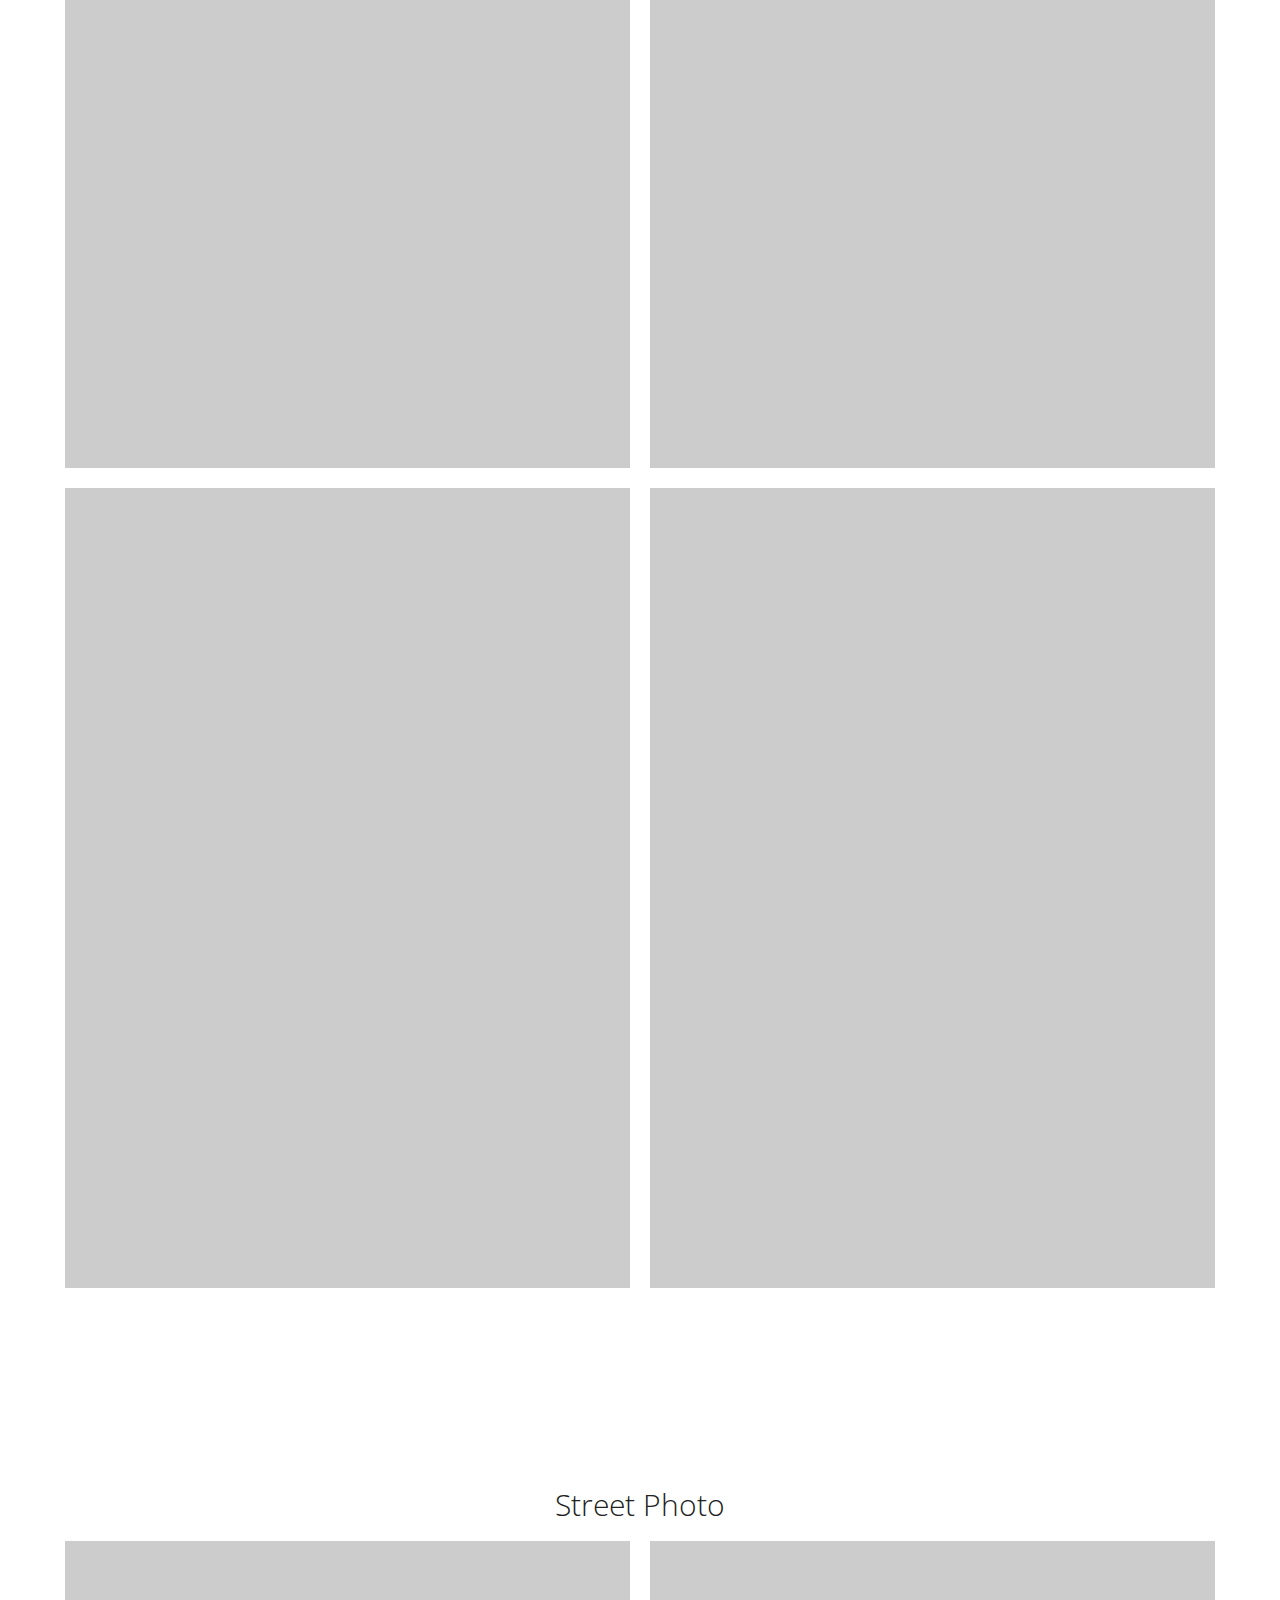
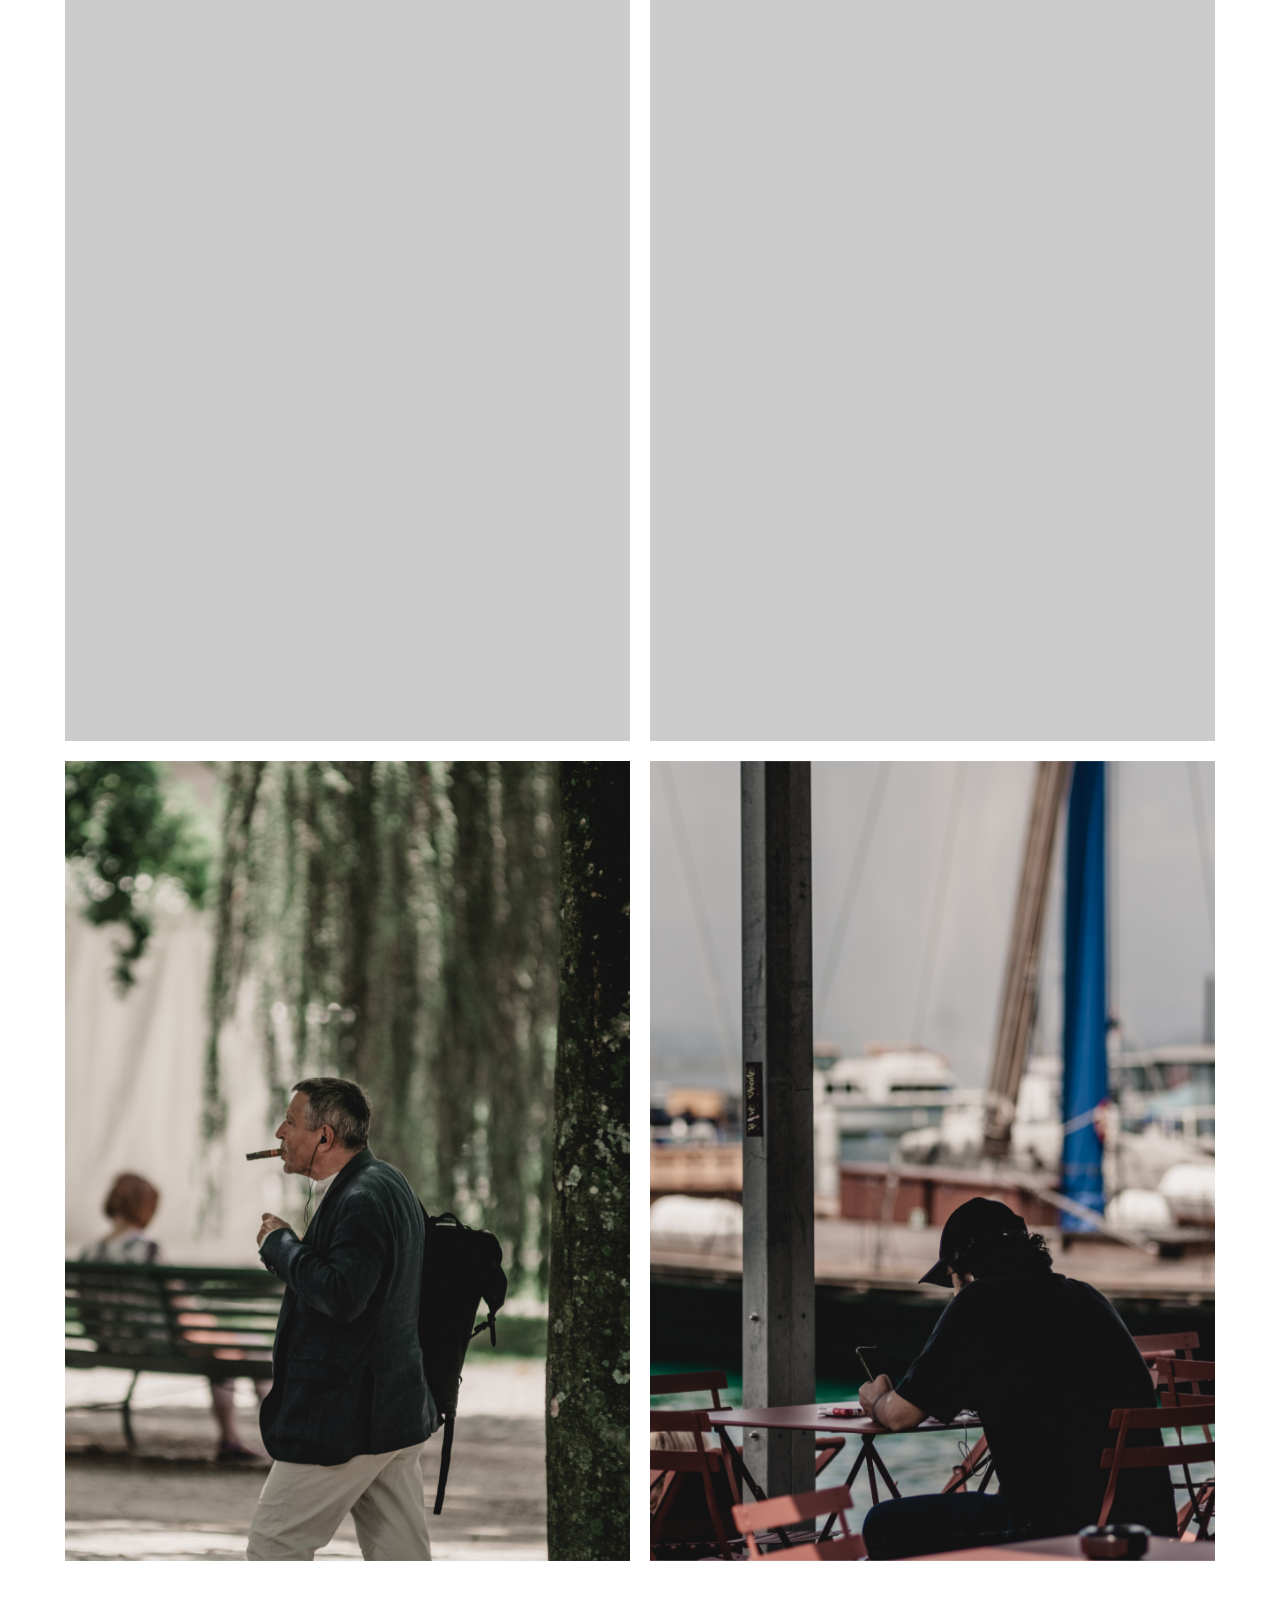
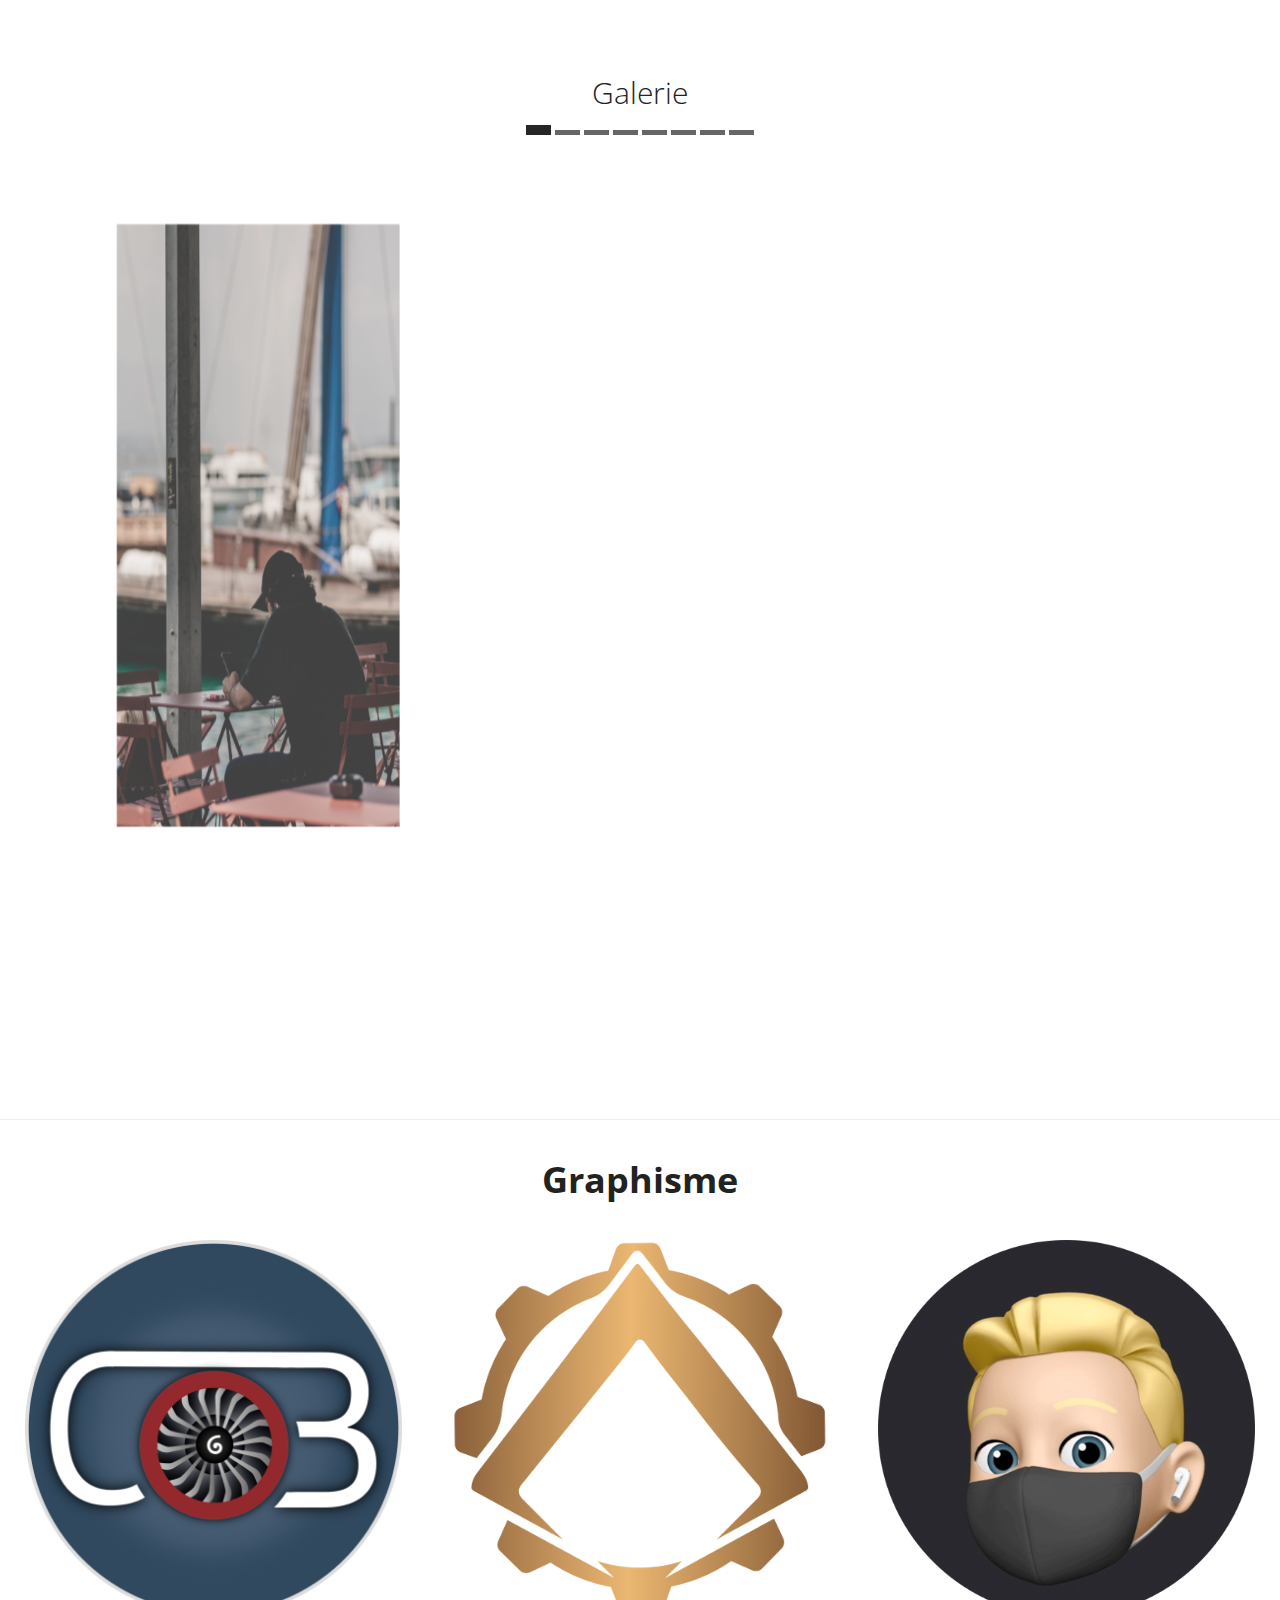
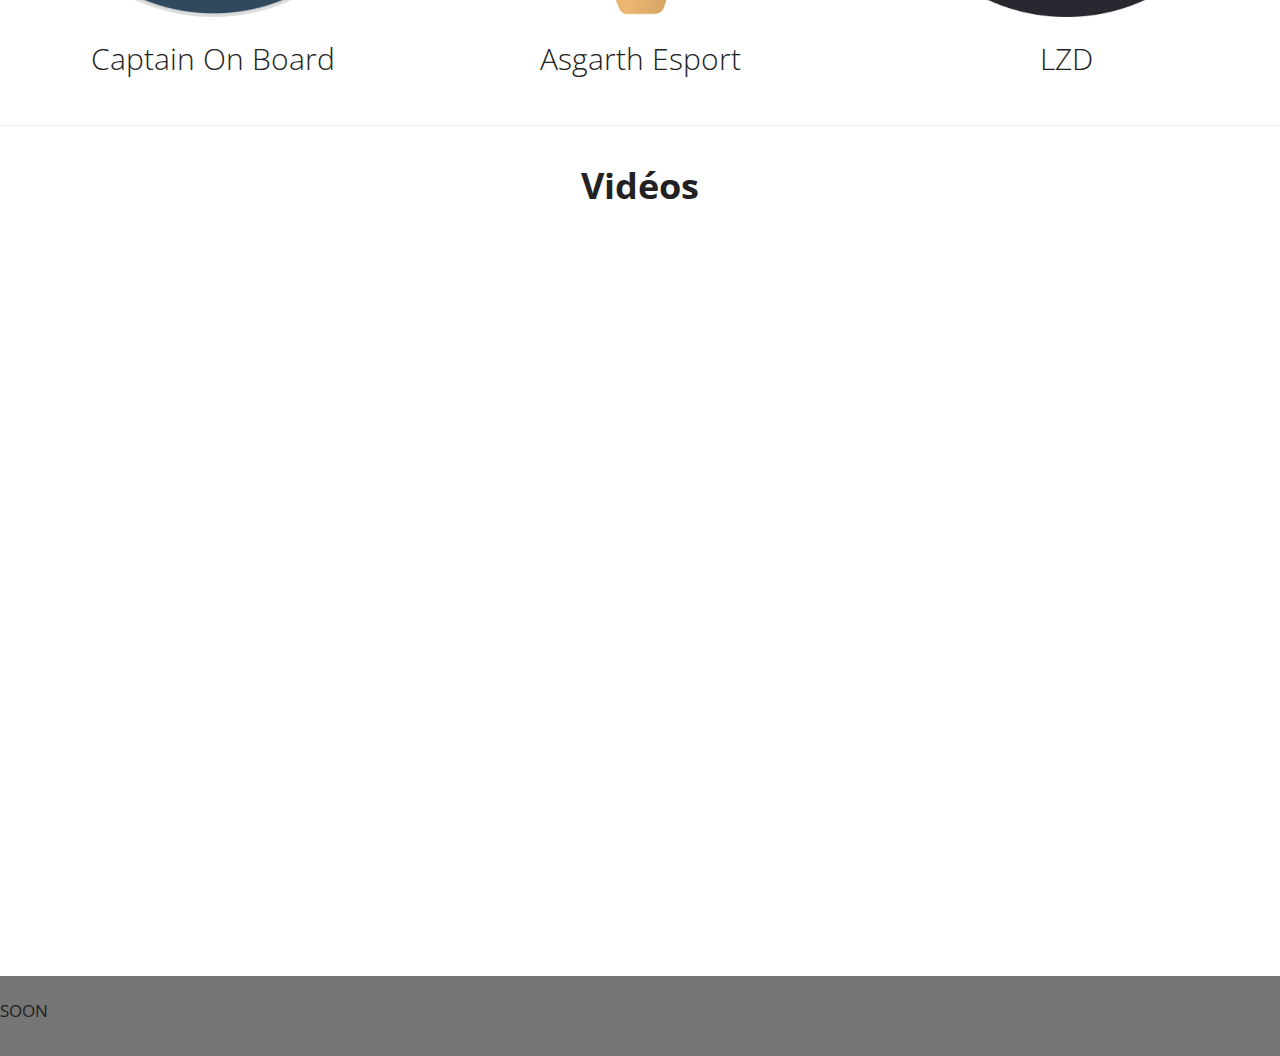
==== commit 6bfc4461: "Merge branch 'main' of https://github.com/Louzoudou/porte-folio" ====
--- a/index.html
+++ b/index.html
@@ -529,8 +529,6 @@
 <!-- Logos -->
 <hr>
 <h1 id="Graphisme" class="TitreCat">Graphisme</h1>
-<br>
-<br>
 <div class="image-container">
 	
 	<div class="image-box">
@@ -545,11 +543,10 @@
 	  <a href="./LZD.html"><img src="./img/LZD.png" alt="LZD"></a>
 	  <a href="./LZD.html"><h3>LZD</h3></a>
 	</div>
-  </div>
+</div>
 
 <!-- Vidéos -->
-<br>
-<br>
+
 <hr>
 <h1 id="Vidéos" class="TitreCat">Vidéos</h1>
 
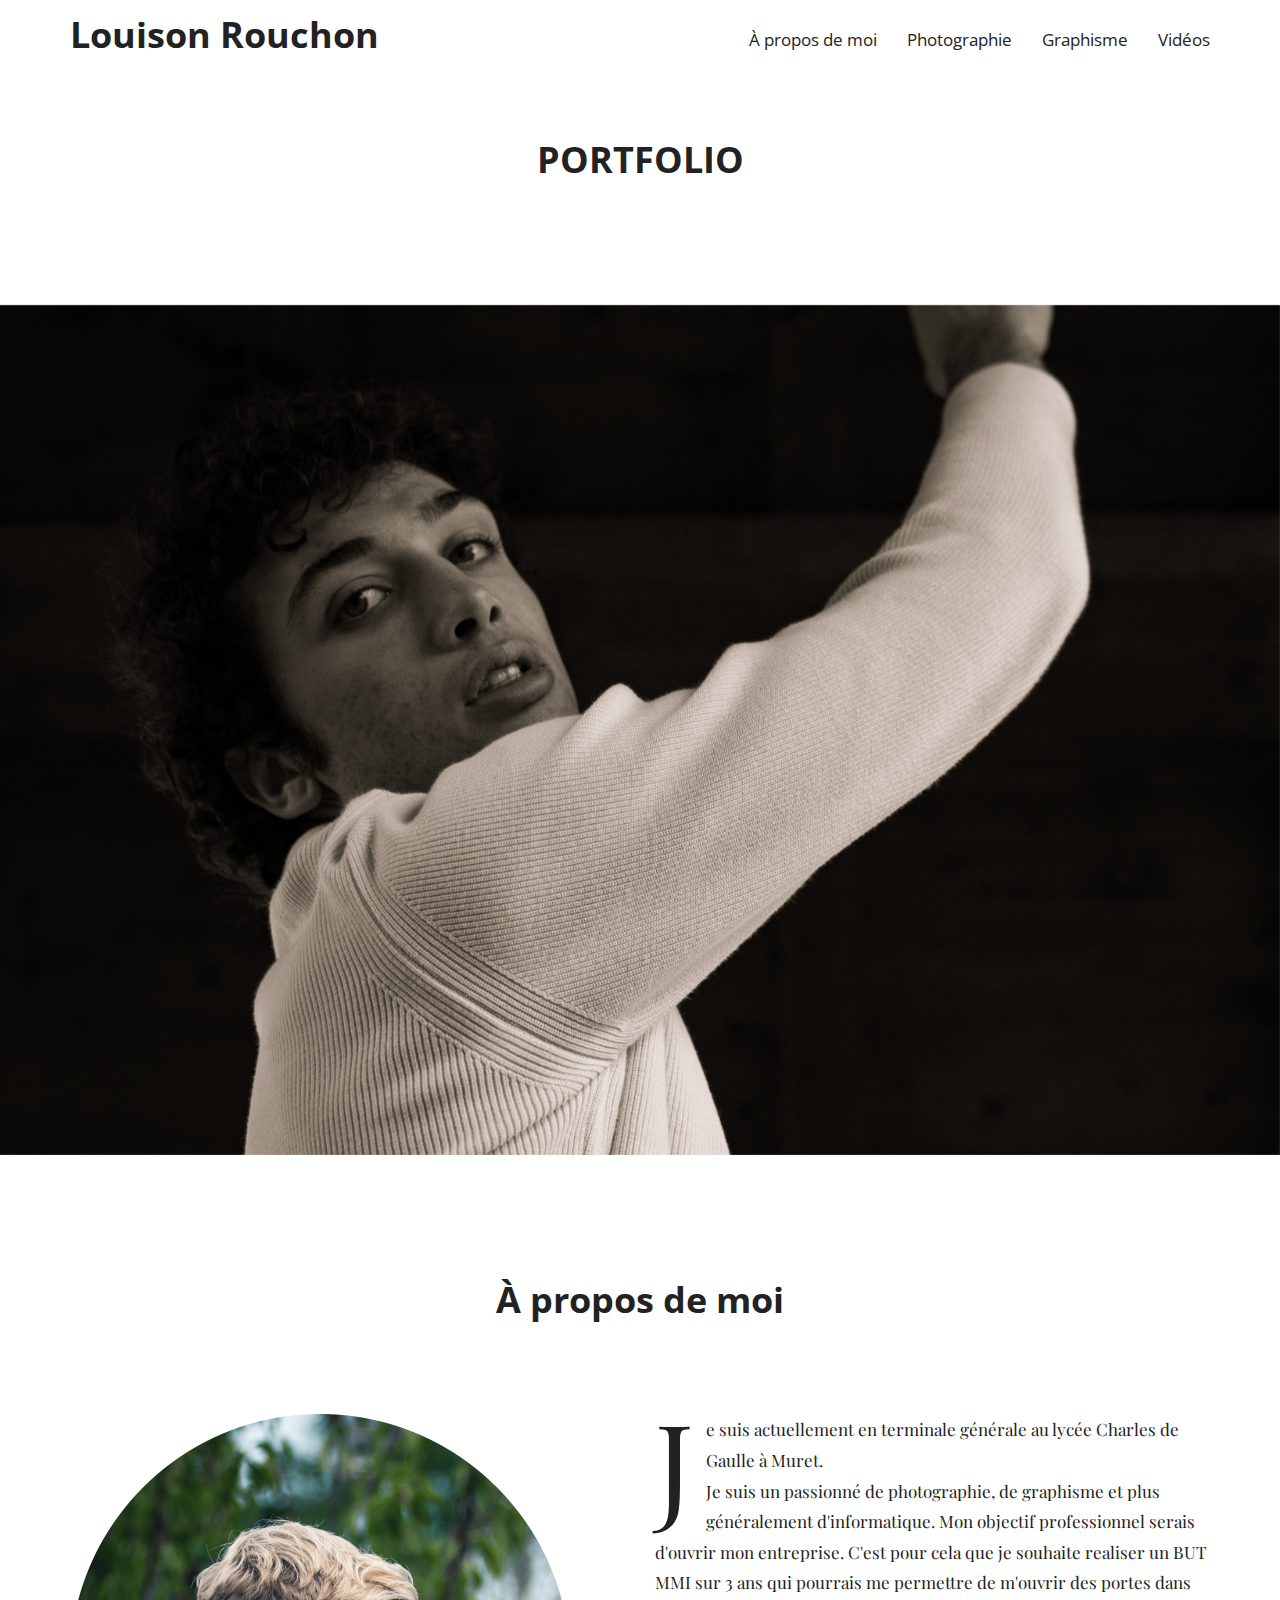
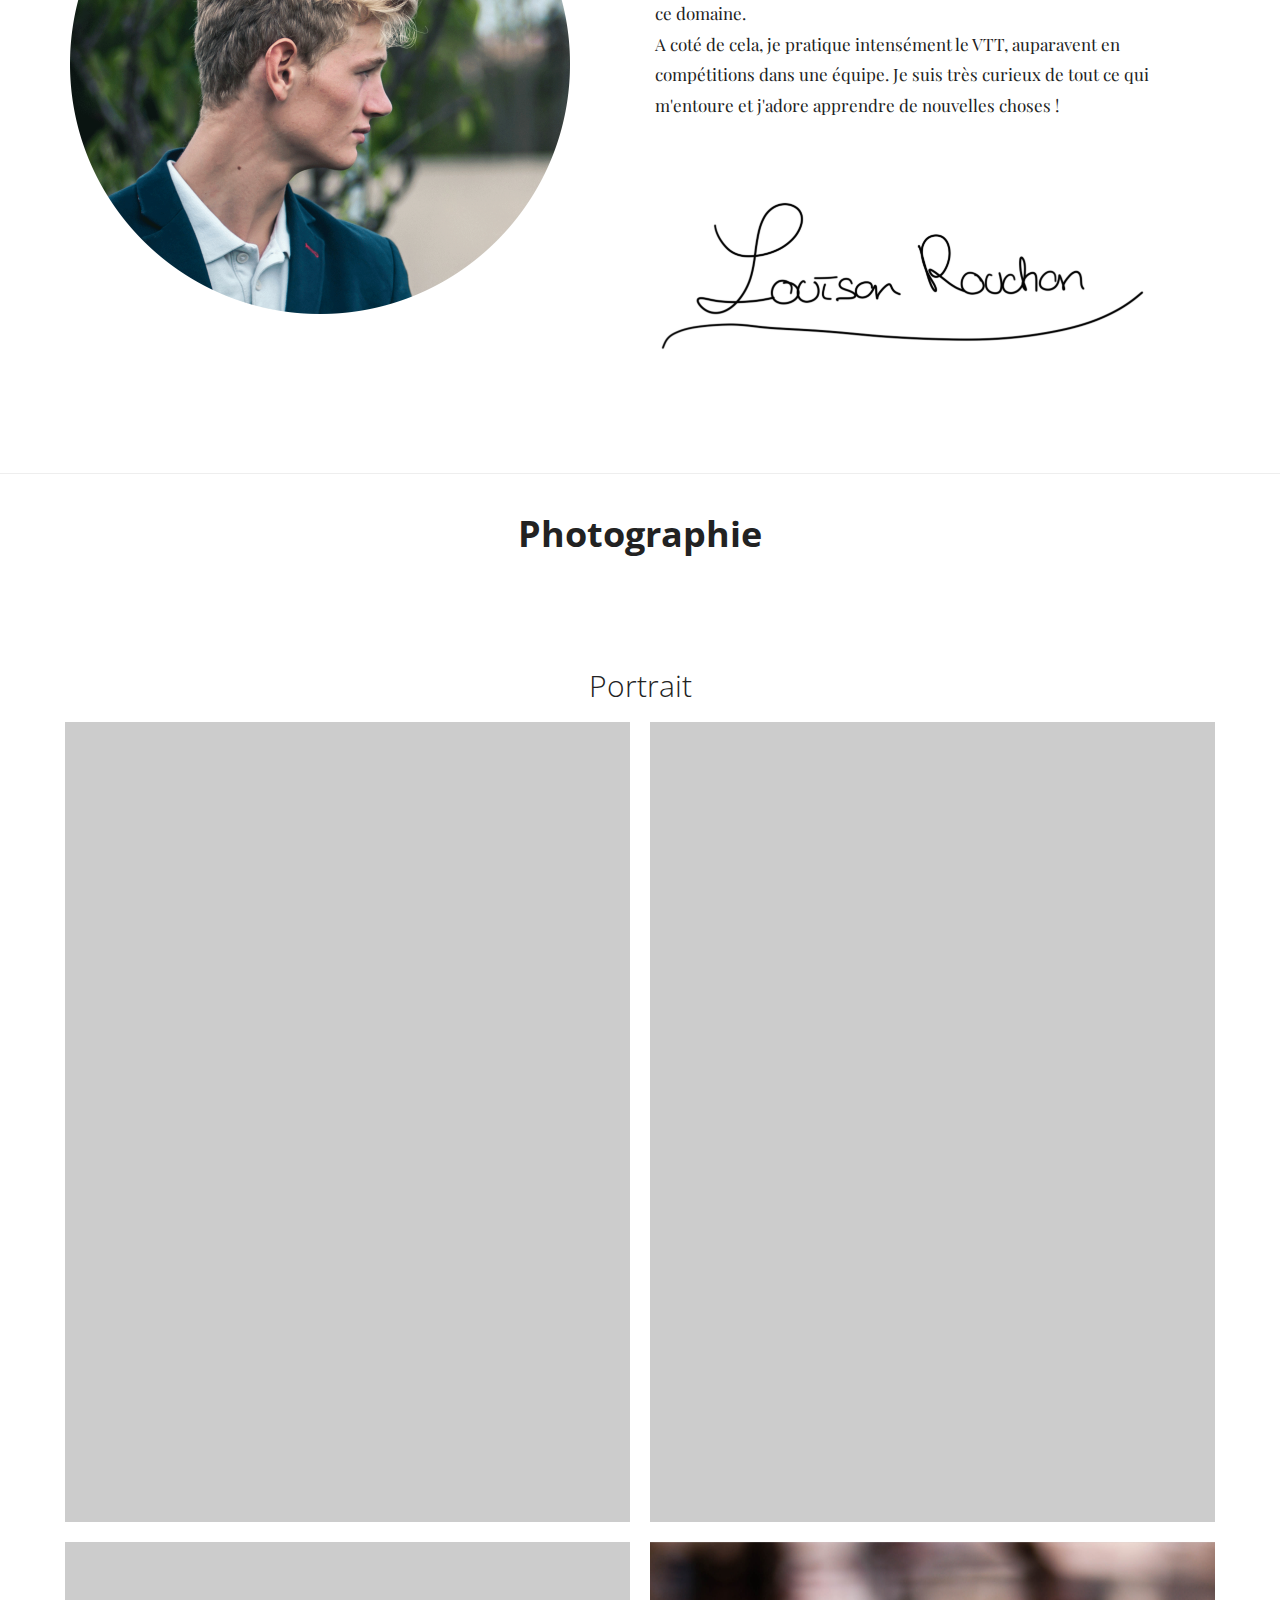
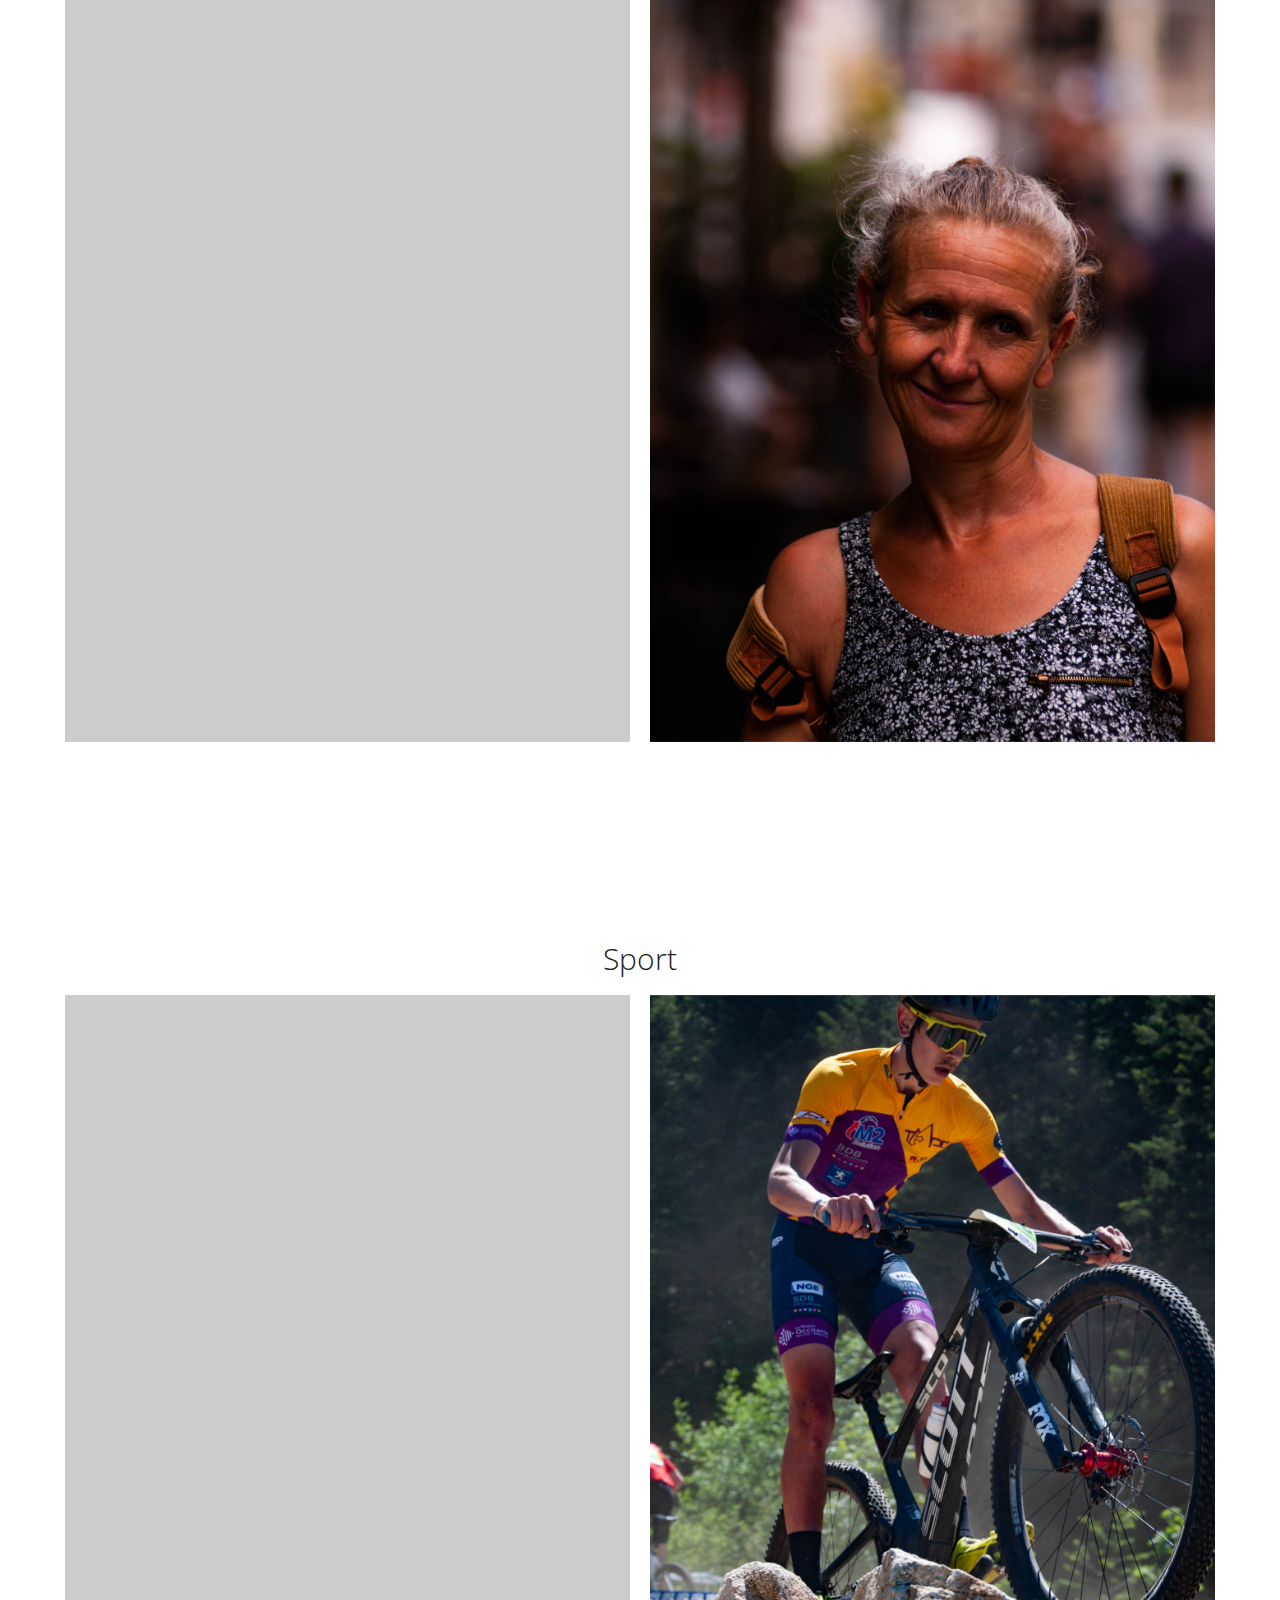
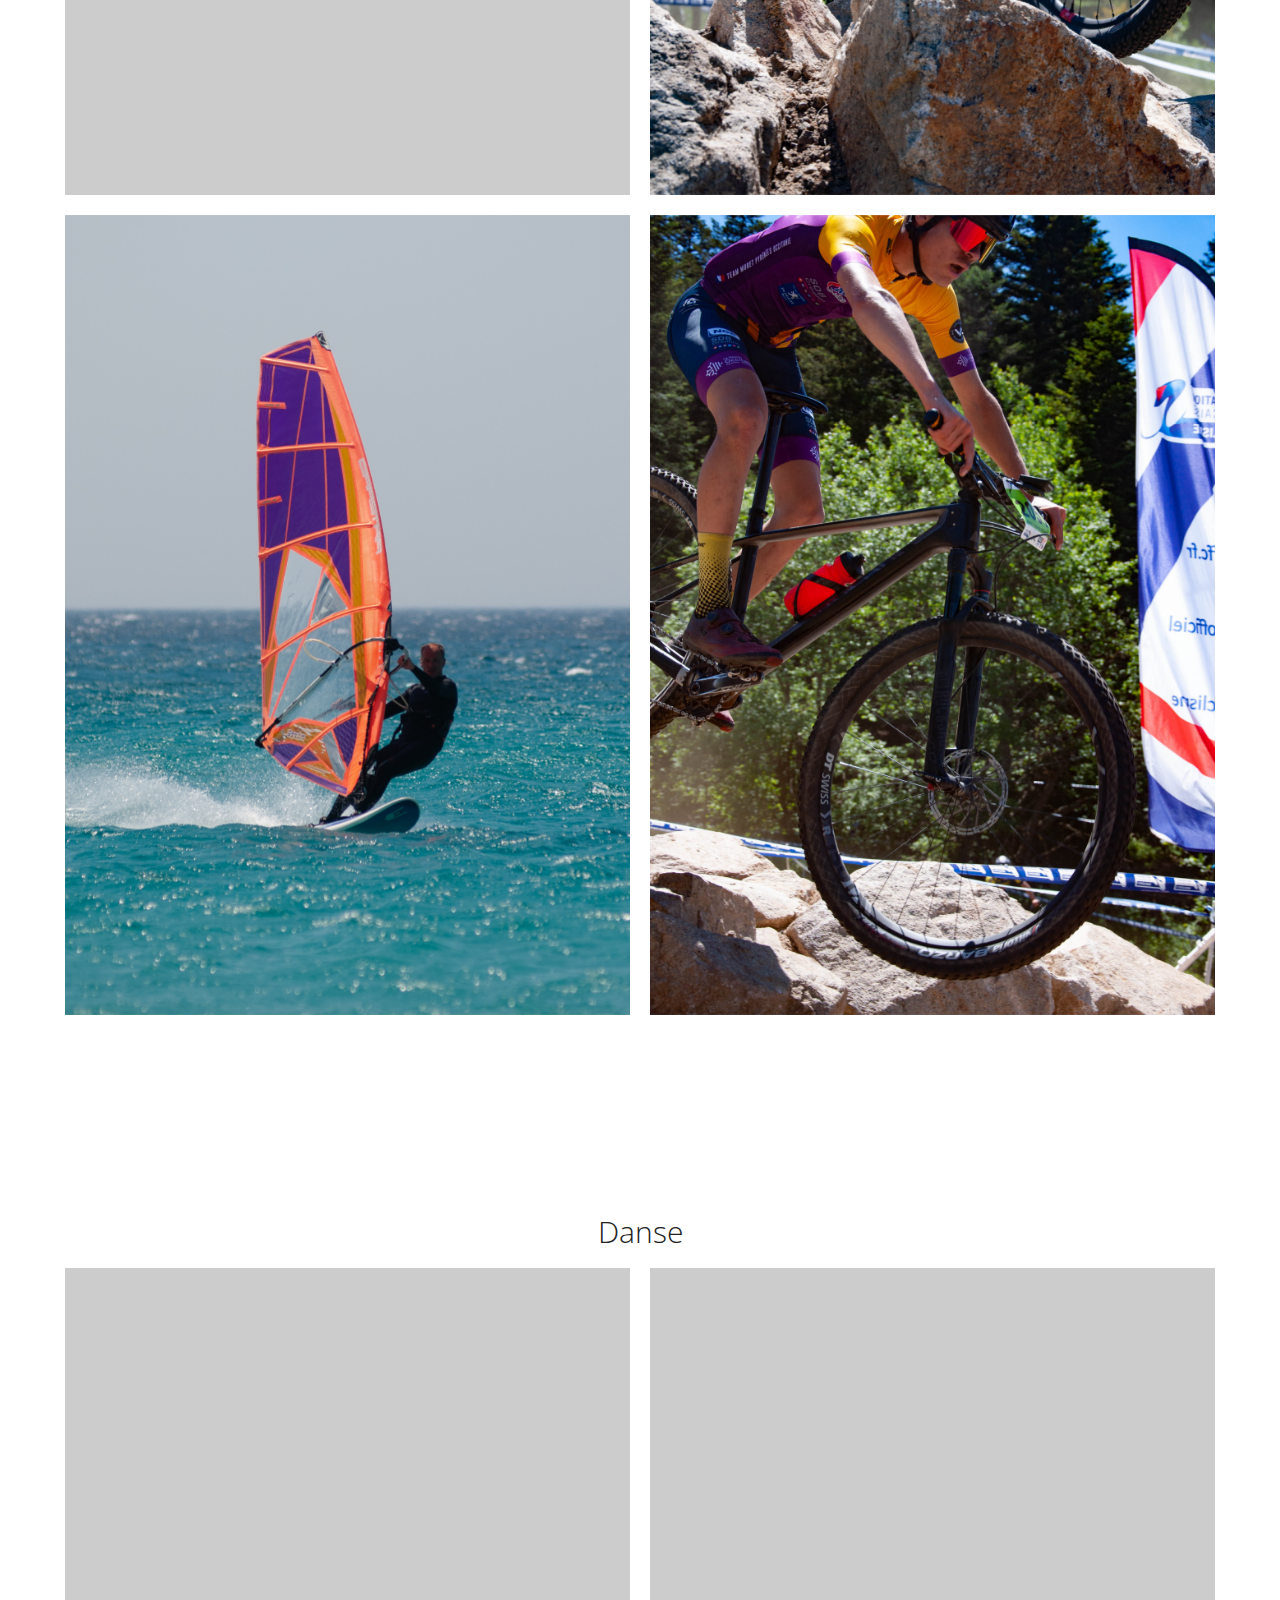
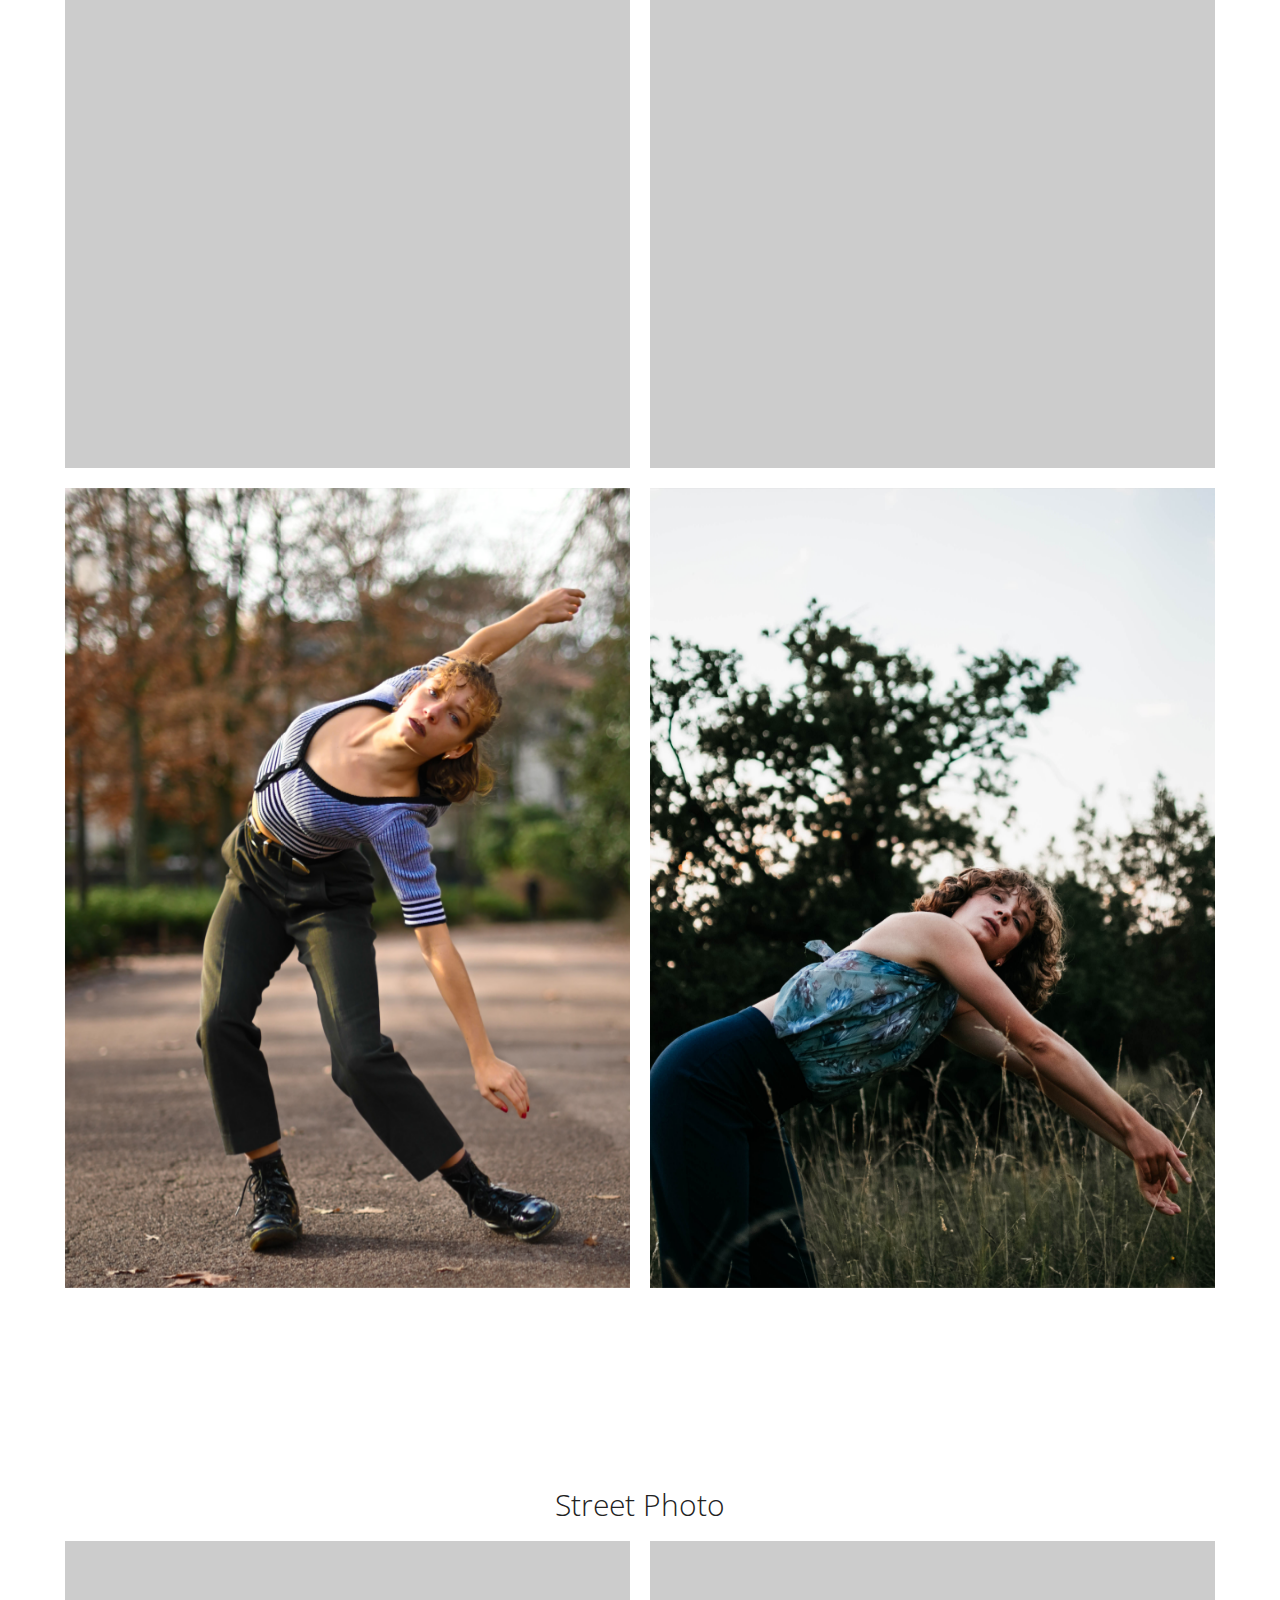
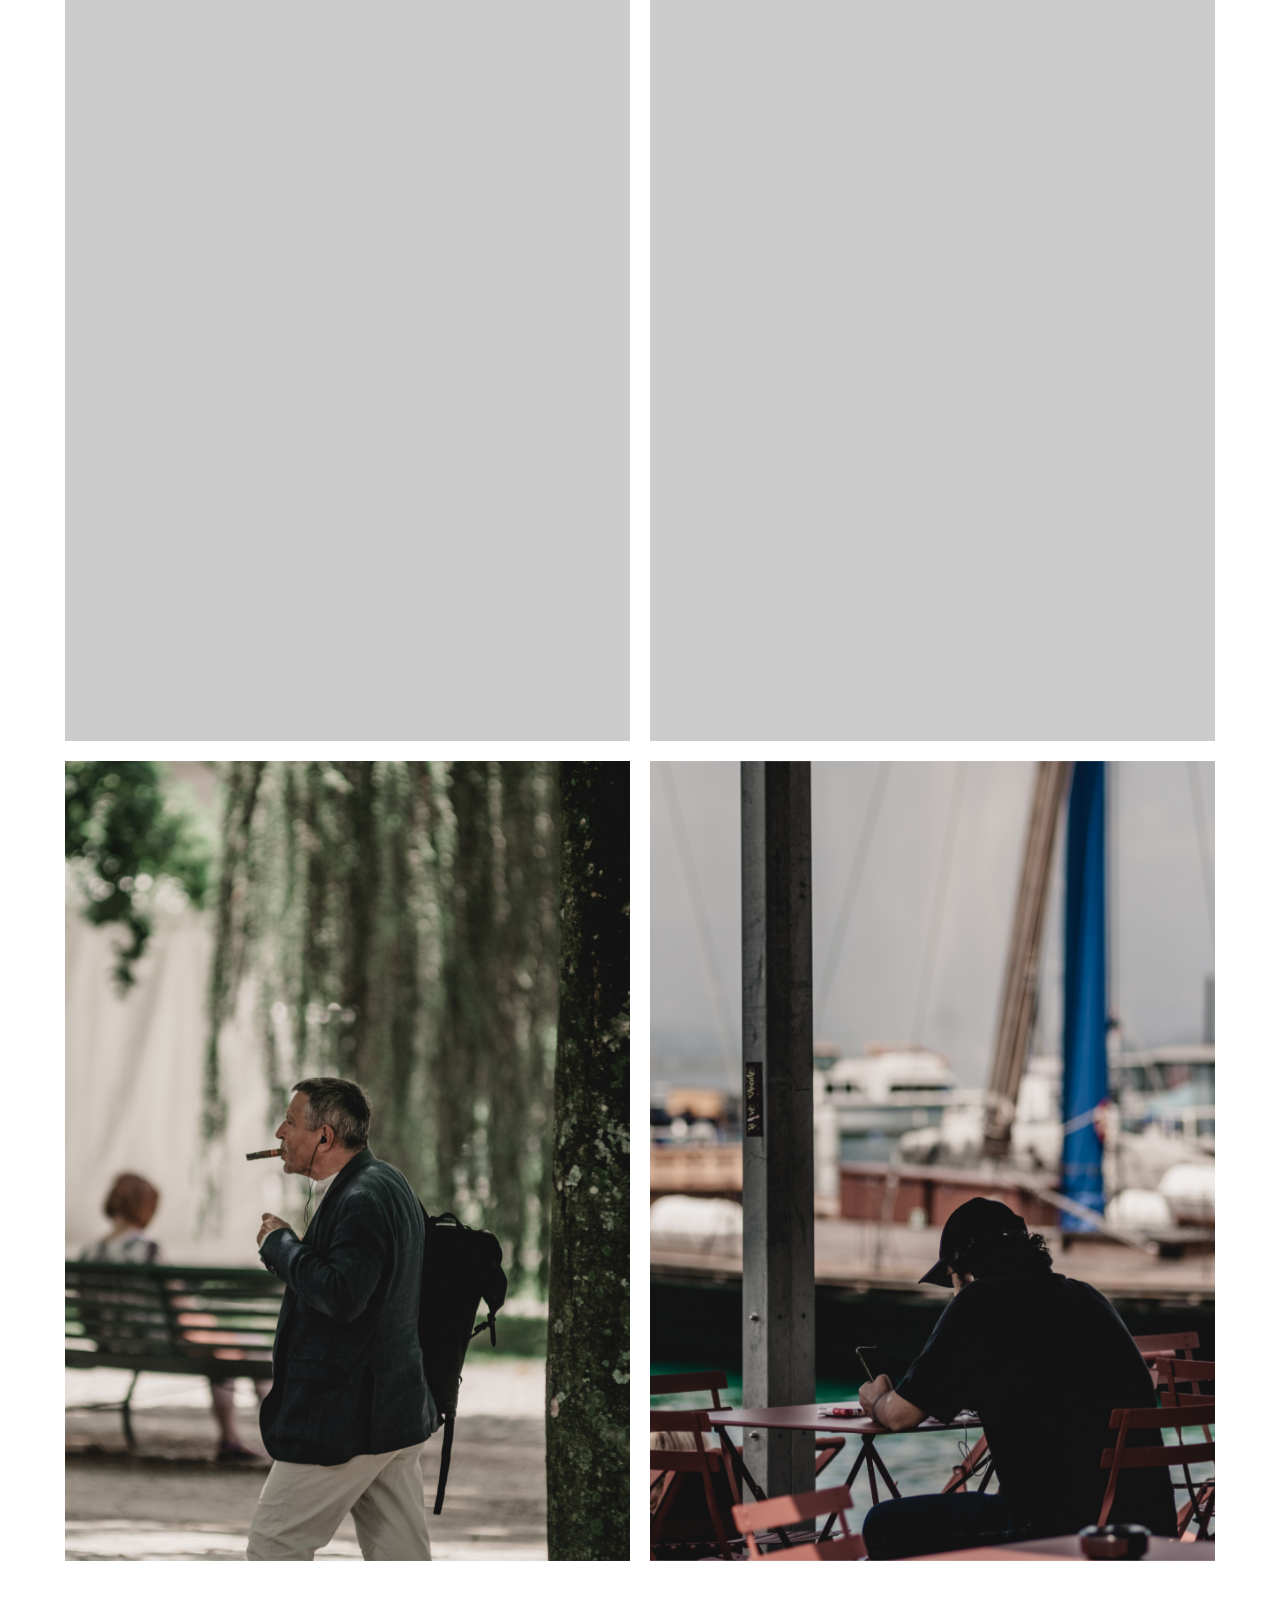
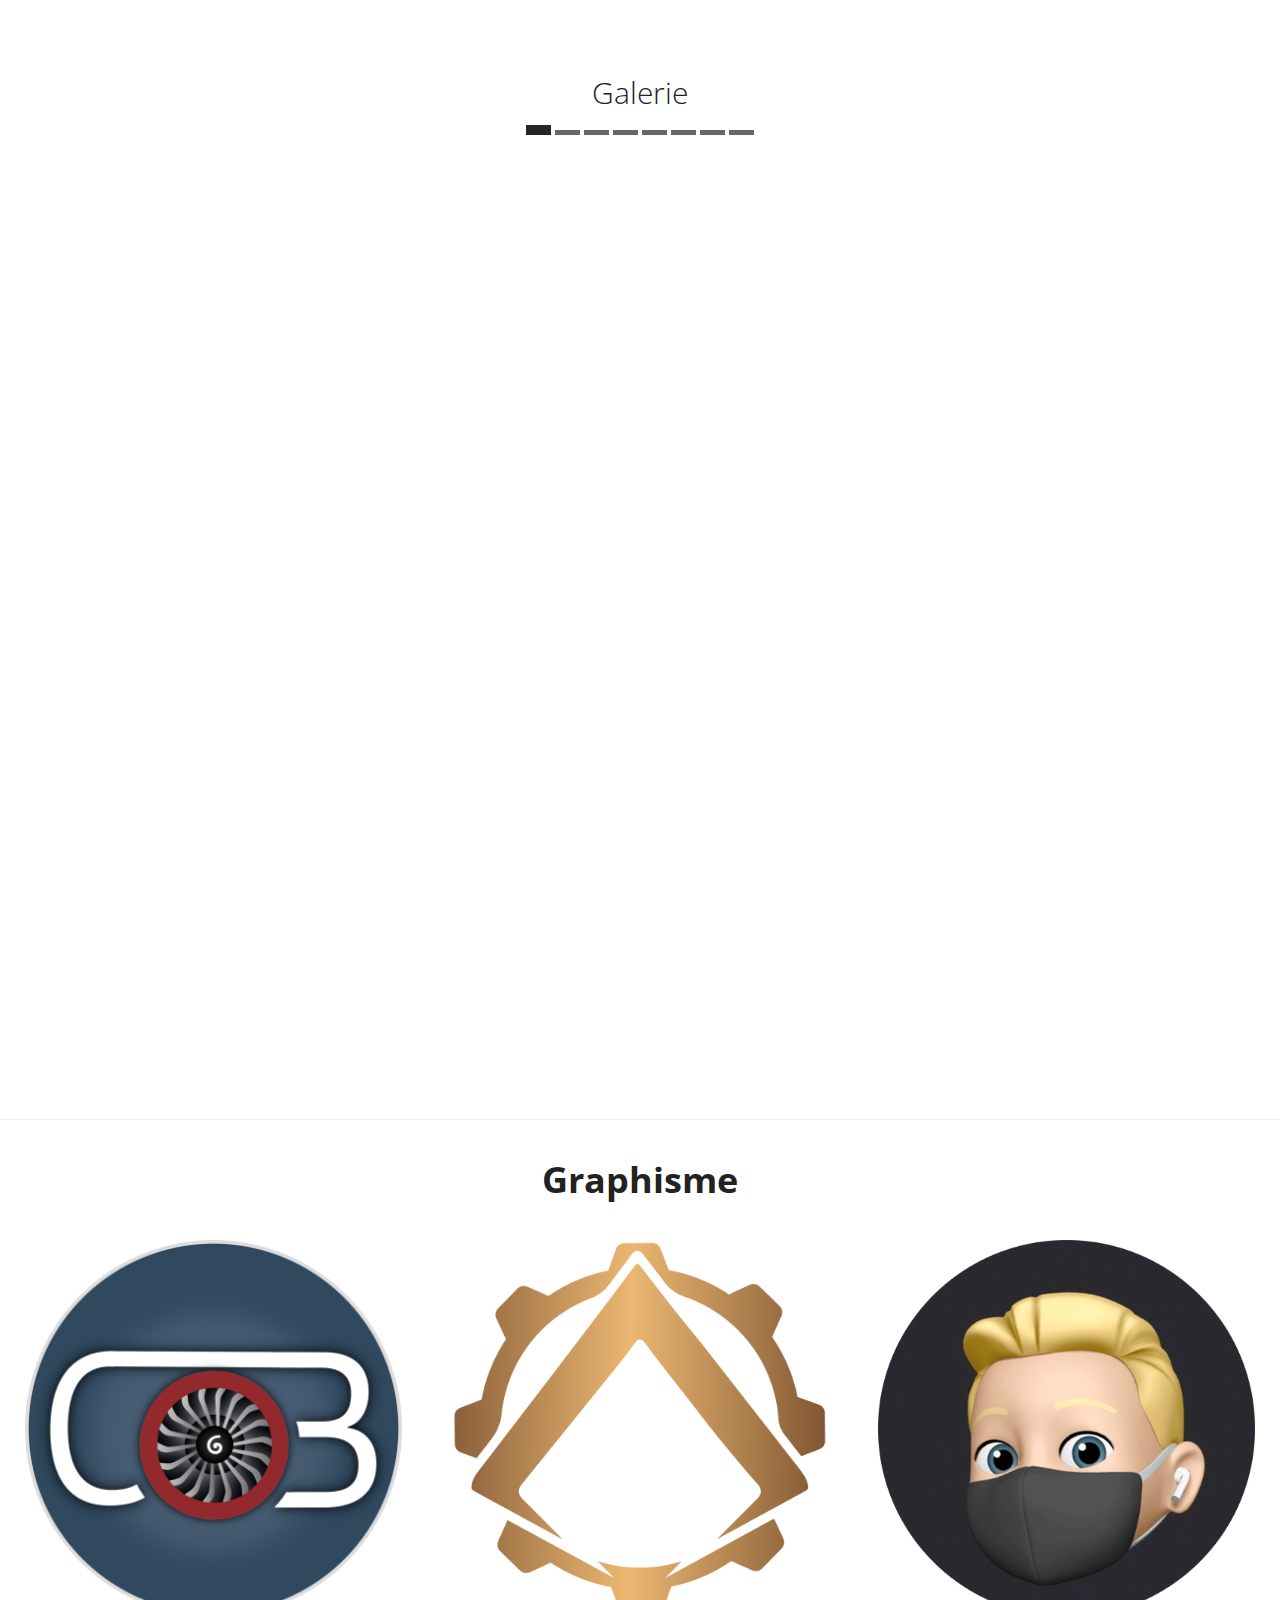
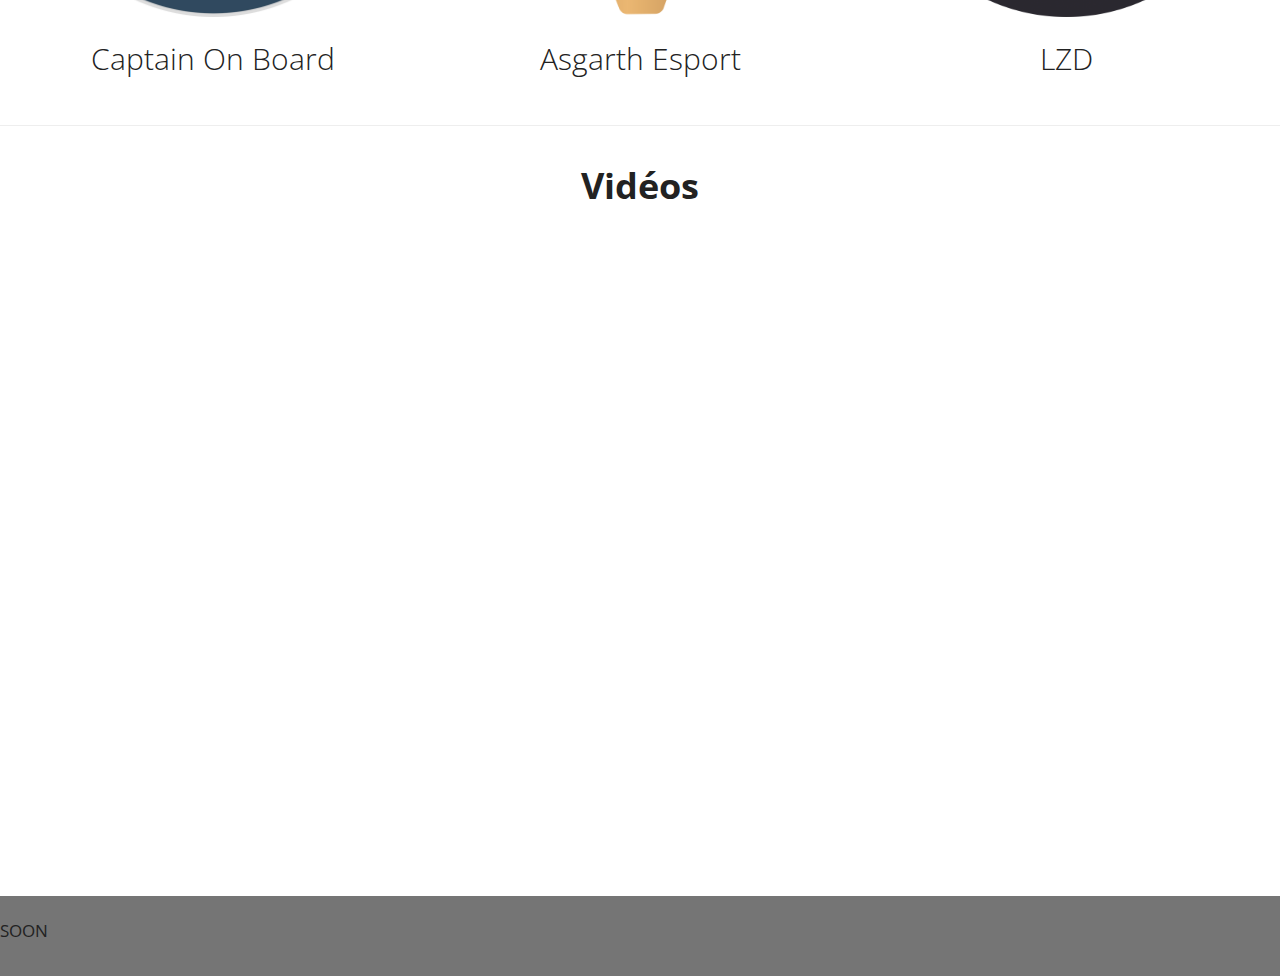
==== commit 453d9e31: "plein de chose" ====
--- a/index.html
+++ b/index.html
@@ -513,14 +513,14 @@
 
 	<div class="contenu_carou">
 		<div class="caroussel">
-			<img src="./img/9.jpg" alt>
-			<img src="./img/10.jpg" alt>
-			<img src="./img/11.jpg" alt>
-			<img src="./img/12.jpg" alt>
-			<img src="./img/13.jpg" alt>
-			<img src="./img/14.jpg" alt>
-			<img src="./img/15.jpg" alt>
-			<img src="./img/16.jpg" alt>
+			<img src="./img/gallerie/1.jpg" alt>
+			<img src="./img/gallerie/2.jpg" alt>
+			<img src="./img/gallerie/3.jpg" alt>
+			<img src="./img/gallerie/4.jpg" alt>
+			<img src="./img/gallerie/5.jpg" alt>
+			<img src="./img/gallerie/6.jpg" alt>
+			<img src="./img/gallerie/7.jpg" alt>
+			<img src="./img/gallerie/8.jpg" alt>
 		</div>
 	</div>
 </div>	
@@ -550,7 +550,17 @@
 <hr>
 <h1 id="Vidéos" class="TitreCat">Vidéos</h1>
 
-<div class="video-responsive"><iframe width="1280" height="720" src="https://www.youtube.com/embed/ldmB4WKri_8" title="SUMMER 2022 - DJI MAVIC MINI - GREECE/CORSICA/LE BESSAT CINEMATIC VIDEO" frameborder="0" allow="accelerometer; autoplay; clipboard-write; encrypted-media; gyroscope; picture-in-picture; web-share" allowfullscreen></iframe></div>
+<div class="video-responsive">
+	<div class="video-container">
+		<iframe width="1280" height="720" src="https://www.youtube.com/embed/ldmB4WKri_8" title="SUMMER 2022 - DJI MAVIC MINI - GREECE/CORSICA/LE BESSAT CINEMATIC VIDEO" frameborder="0" allow="accelerometer; autoplay; clipboard-write; encrypted-media; gyroscope; picture-in-picture; web-share" allowfullscreen></iframe>
+
+	</div>
+	<div class="video-container">
+		<iframe width="1280" height="720" src="https://www.youtube.com/embed/ldmB4WKri_8" title="SUMMER 2022 - DJI MAVIC MINI - GREECE/CORSICA/LE BESSAT CINEMATIC VIDEO" frameborder="0" allow="accelerometer; autoplay; clipboard-write; encrypted-media; gyroscope; picture-in-picture; web-share" allowfullscreen></iframe>
+
+	</div>
+</div>
+
 
 <footer>
 	SOON
--- a/css/style.css
+++ b/css/style.css
@@ -4,7 +4,7 @@
 
 body {
     padding-top: 70px;
-	color: #222;
+	  color: #222;
     font-family: 'Open Sans', sans-serif;
     font-size: 17px;
     line-height: 1.8 !important;
@@ -759,21 +759,32 @@
 text-align: center; 
 }*/
 
+
 .video-responsive {
-  overflow:hidden;
-  padding-bottom:56.25%; 
-  position:relative;
-  height:0;
- }
- .video-responsive iframe {
-  left:50%;
-  top:30%;
-  transform: translate(-50%, -50%);
-  height:40%;
-  width:40%;
-  position:absolute;
-  border-radius: 15px;
- }
+	display: flex;
+	flex-wrap: wrap;
+	justify-content: center;
+	align-items: center;
+}
+
+.video-container {
+	position: relative;
+	padding-bottom: 600px;
+	height: 0;
+	flex: 1;
+	margin: 20px;
+	max-width: 50%;
+}
+
+.video-container iframe {
+	position: absolute;
+	top: 0;
+	left: 0;
+	width: 100%;
+  height: 513px;
+	border-radius: 20px;
+}
+
 
 
  .image-container {
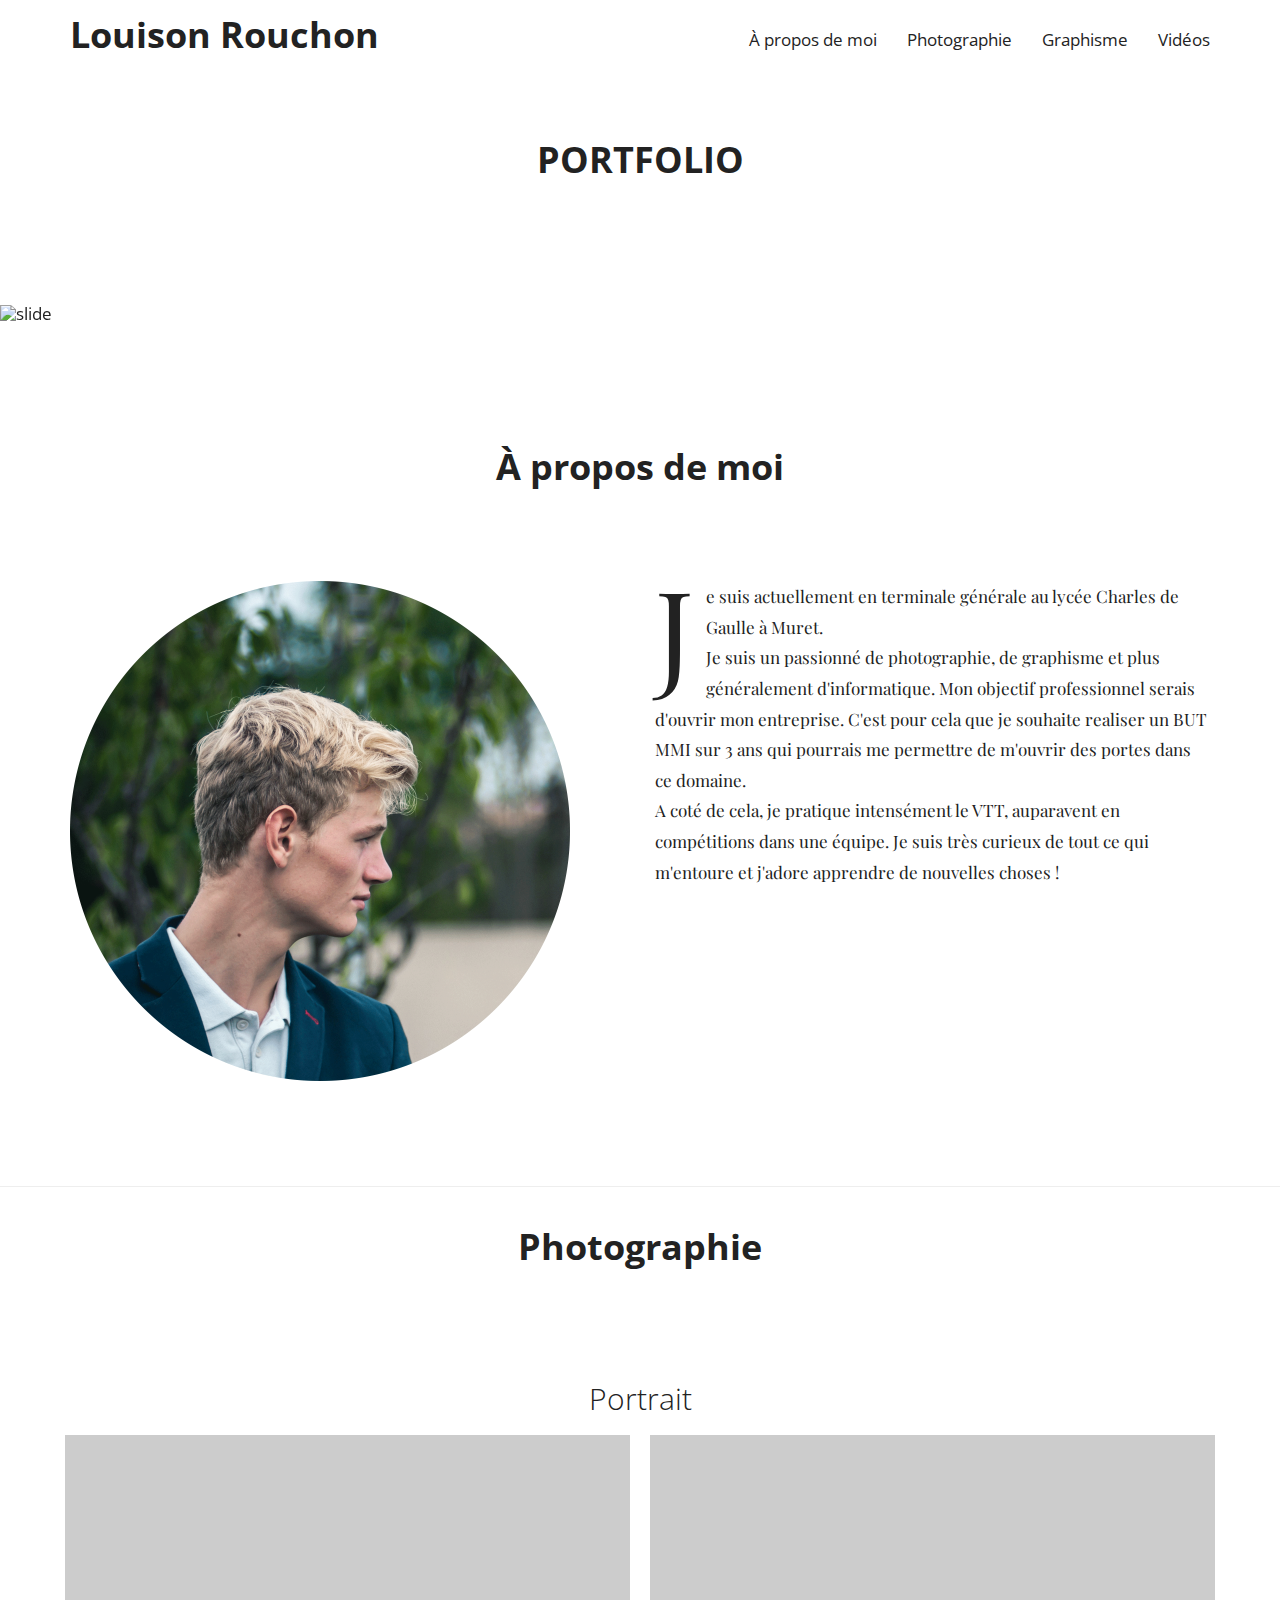
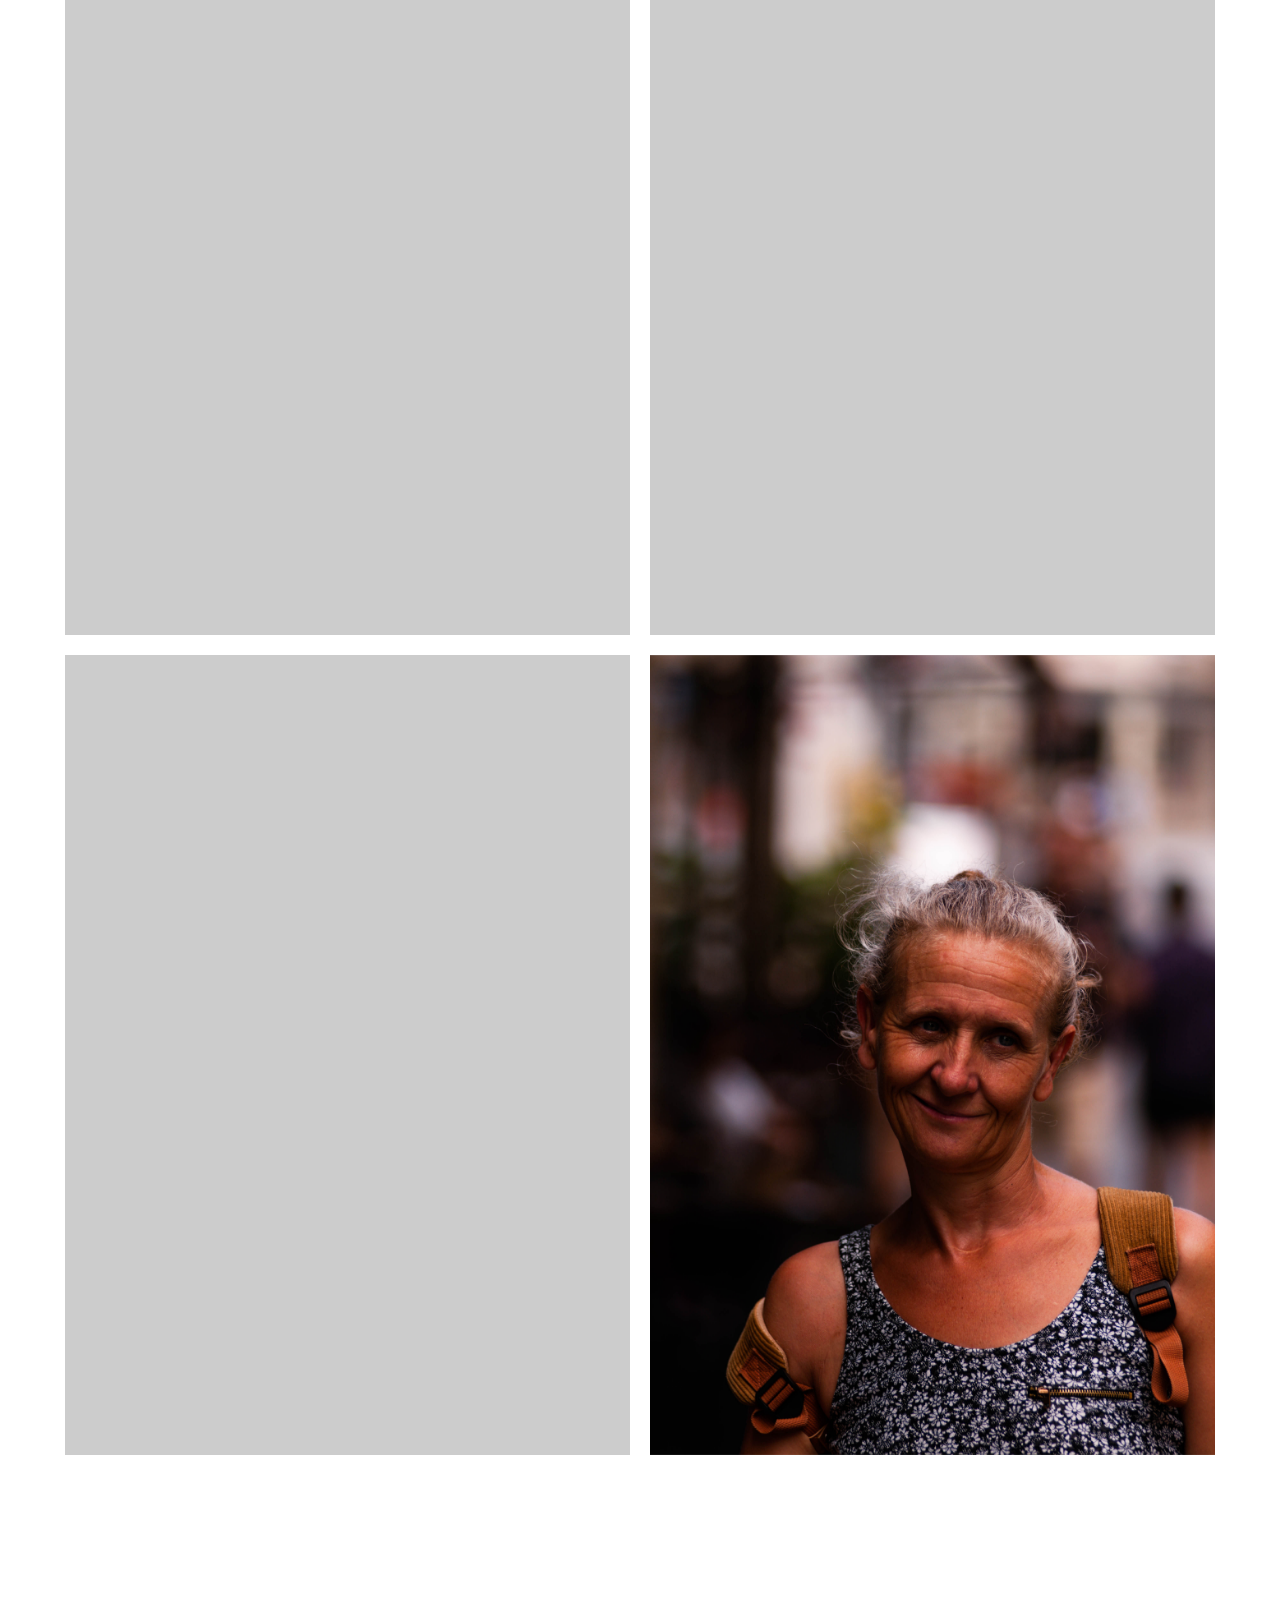
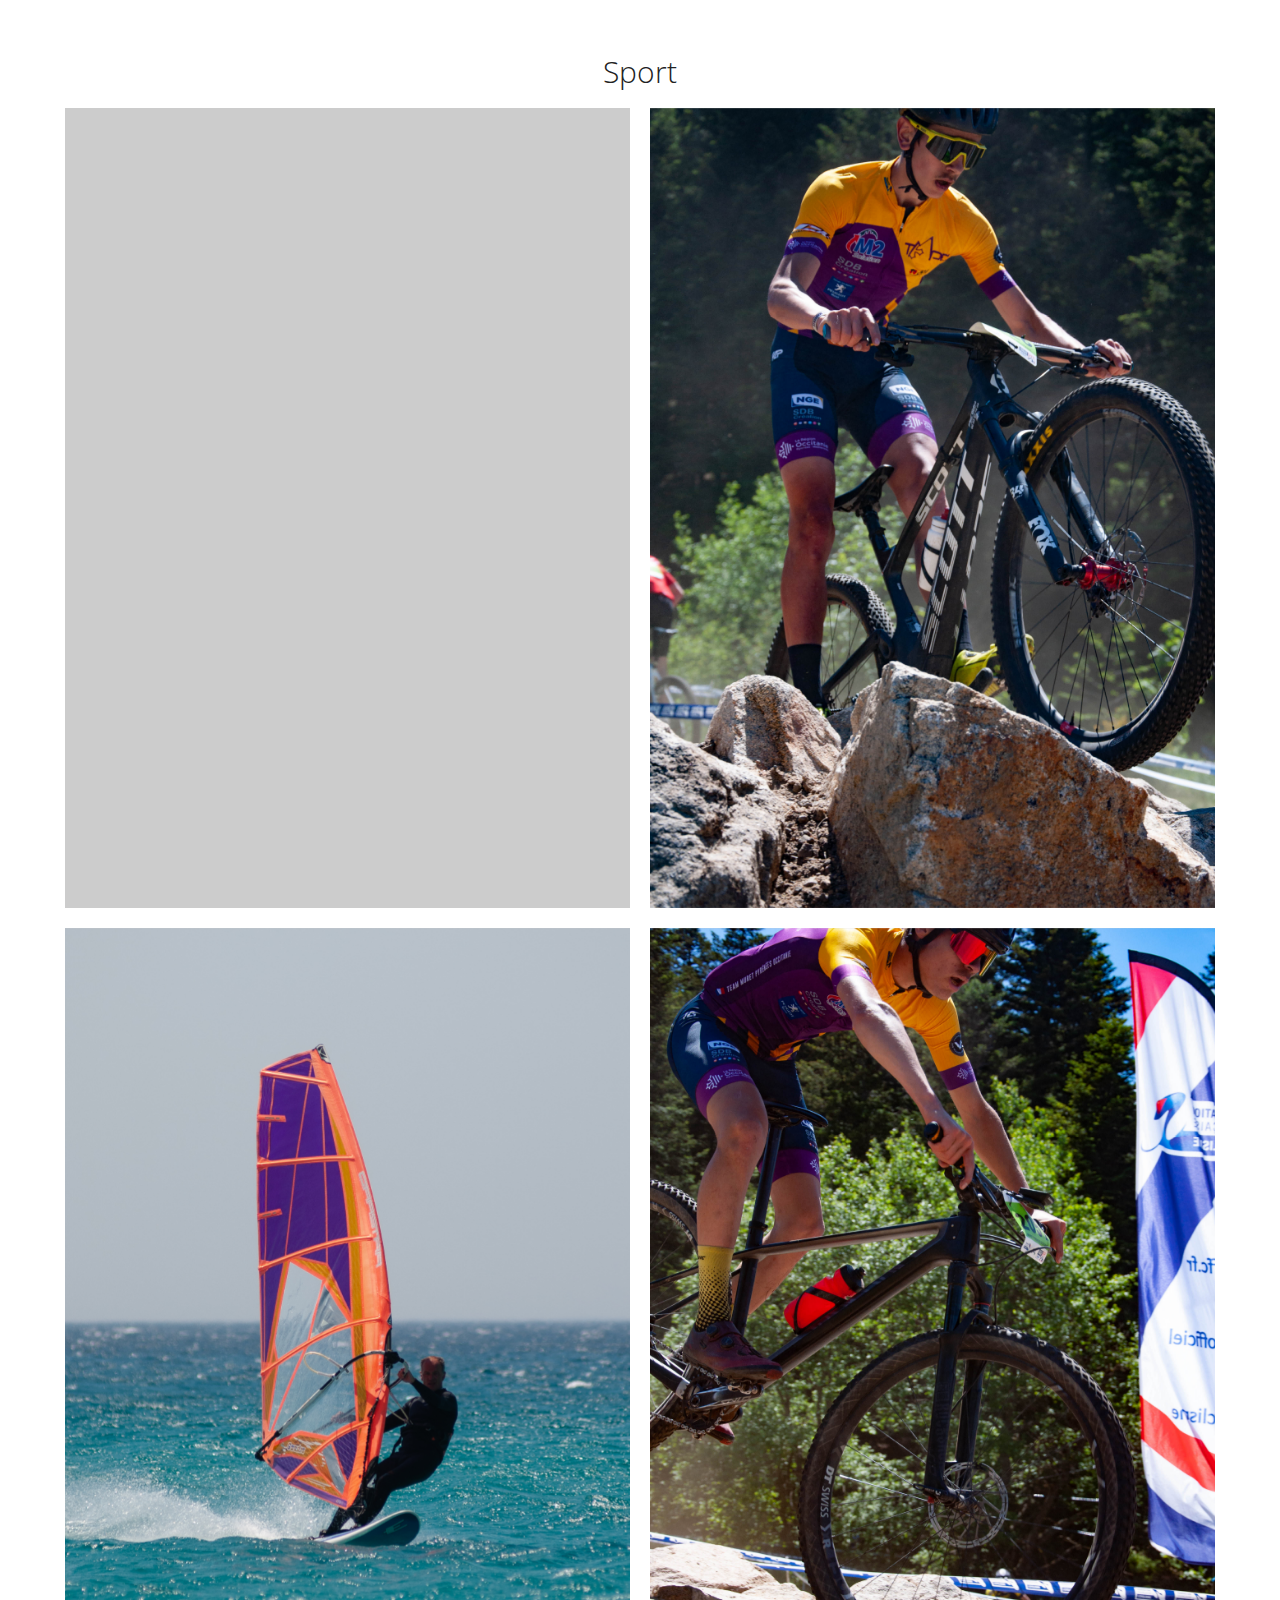
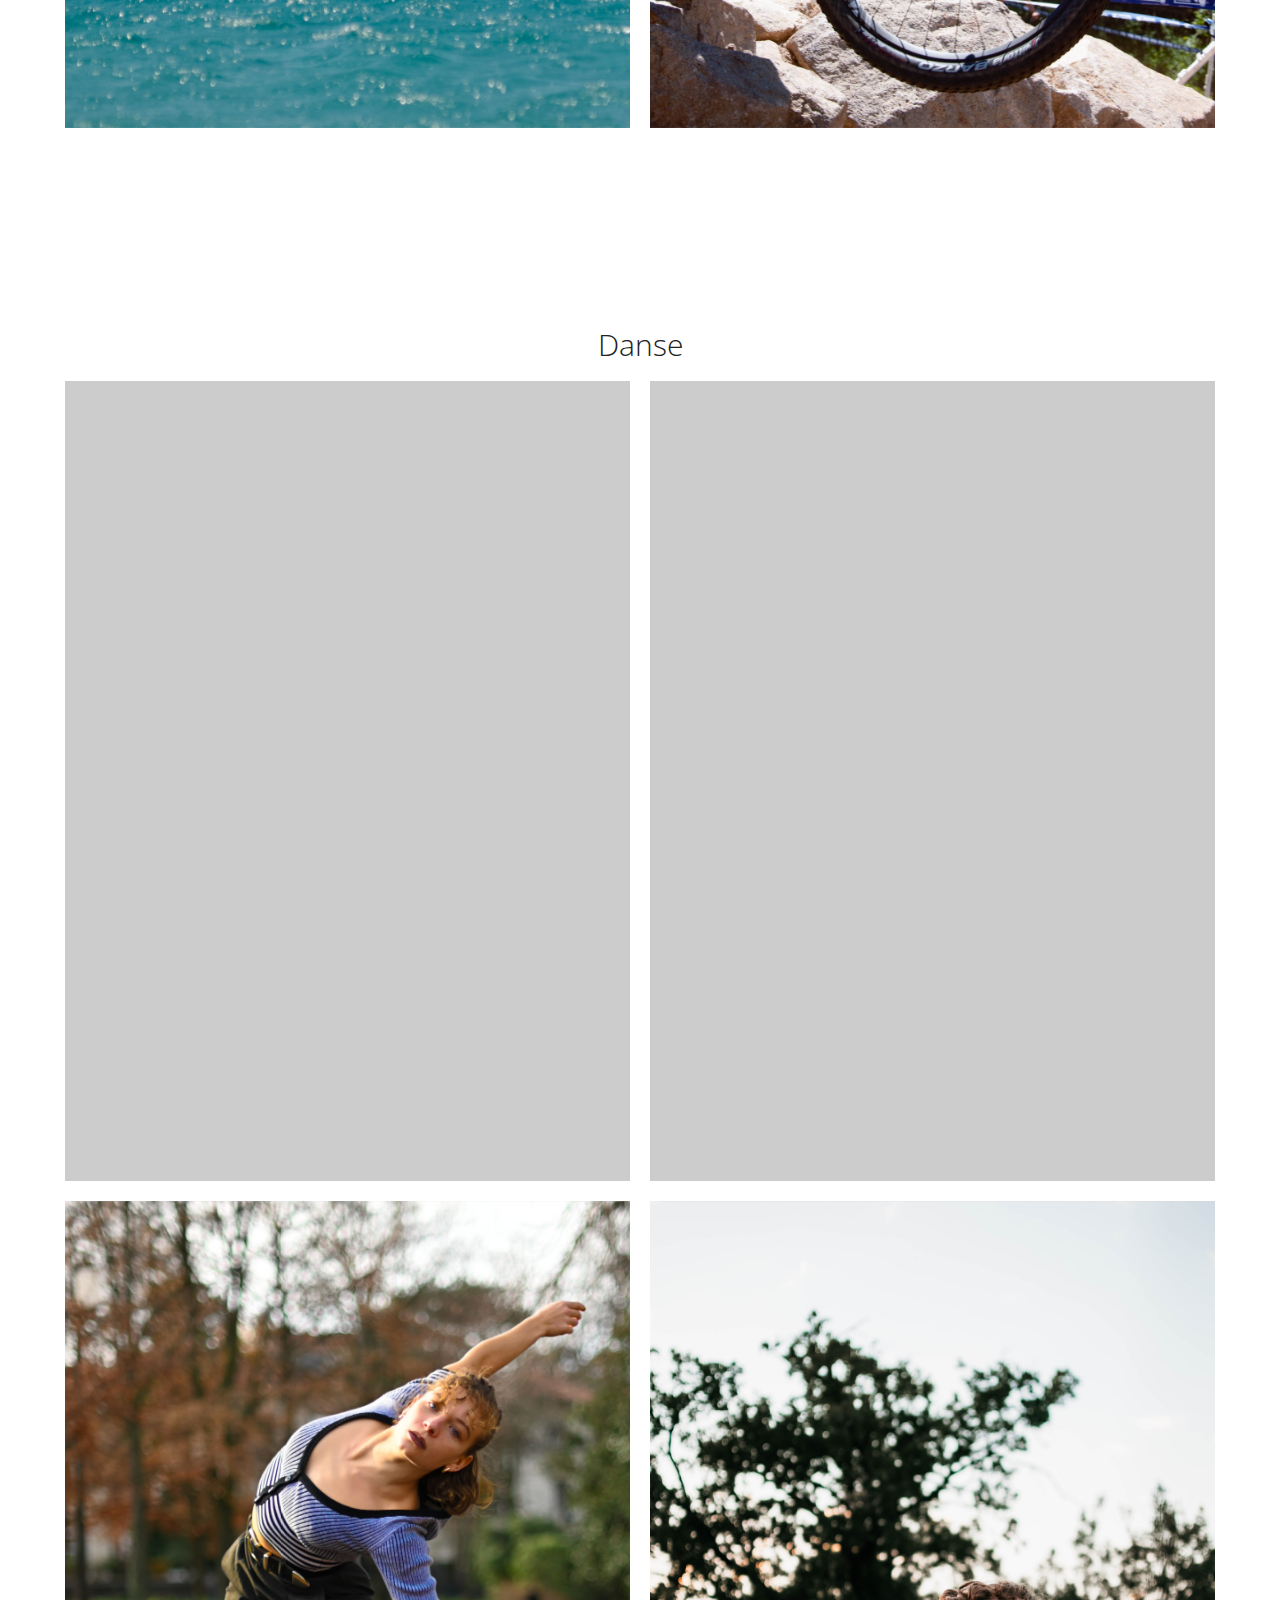
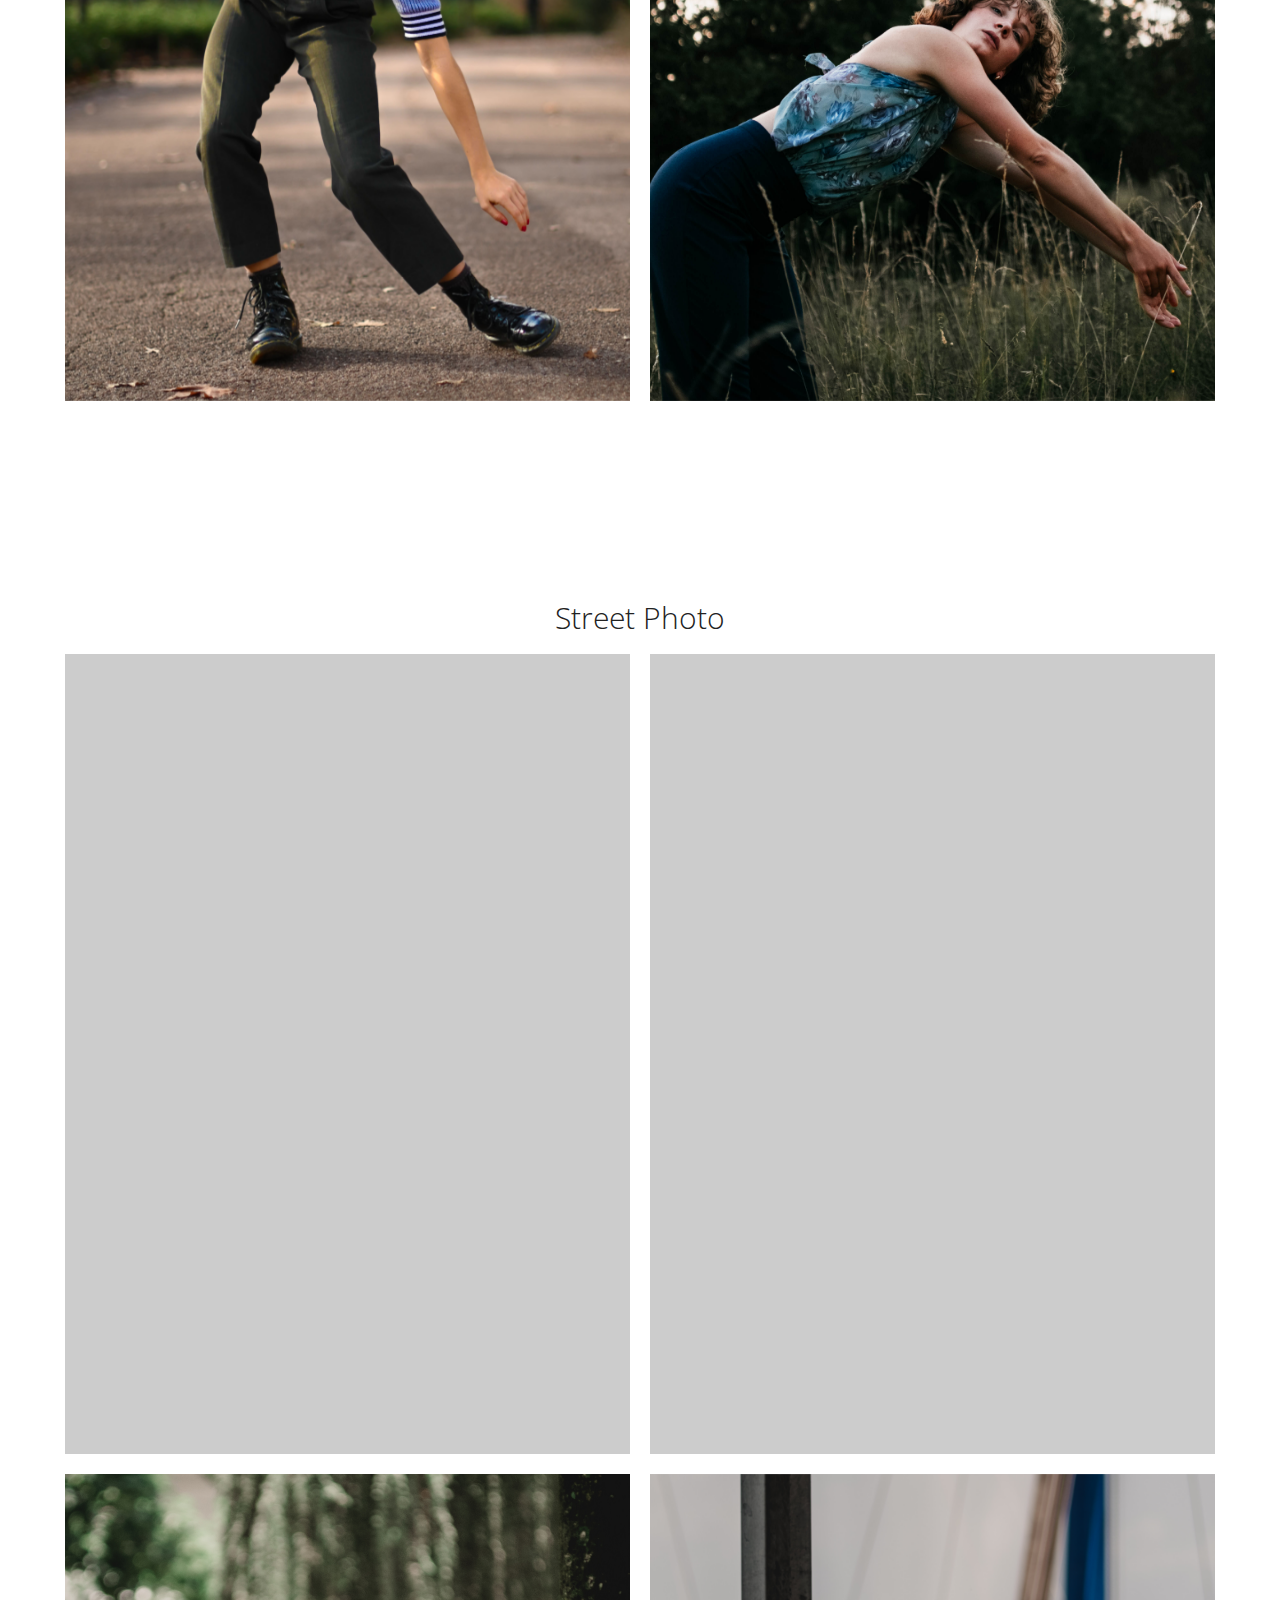
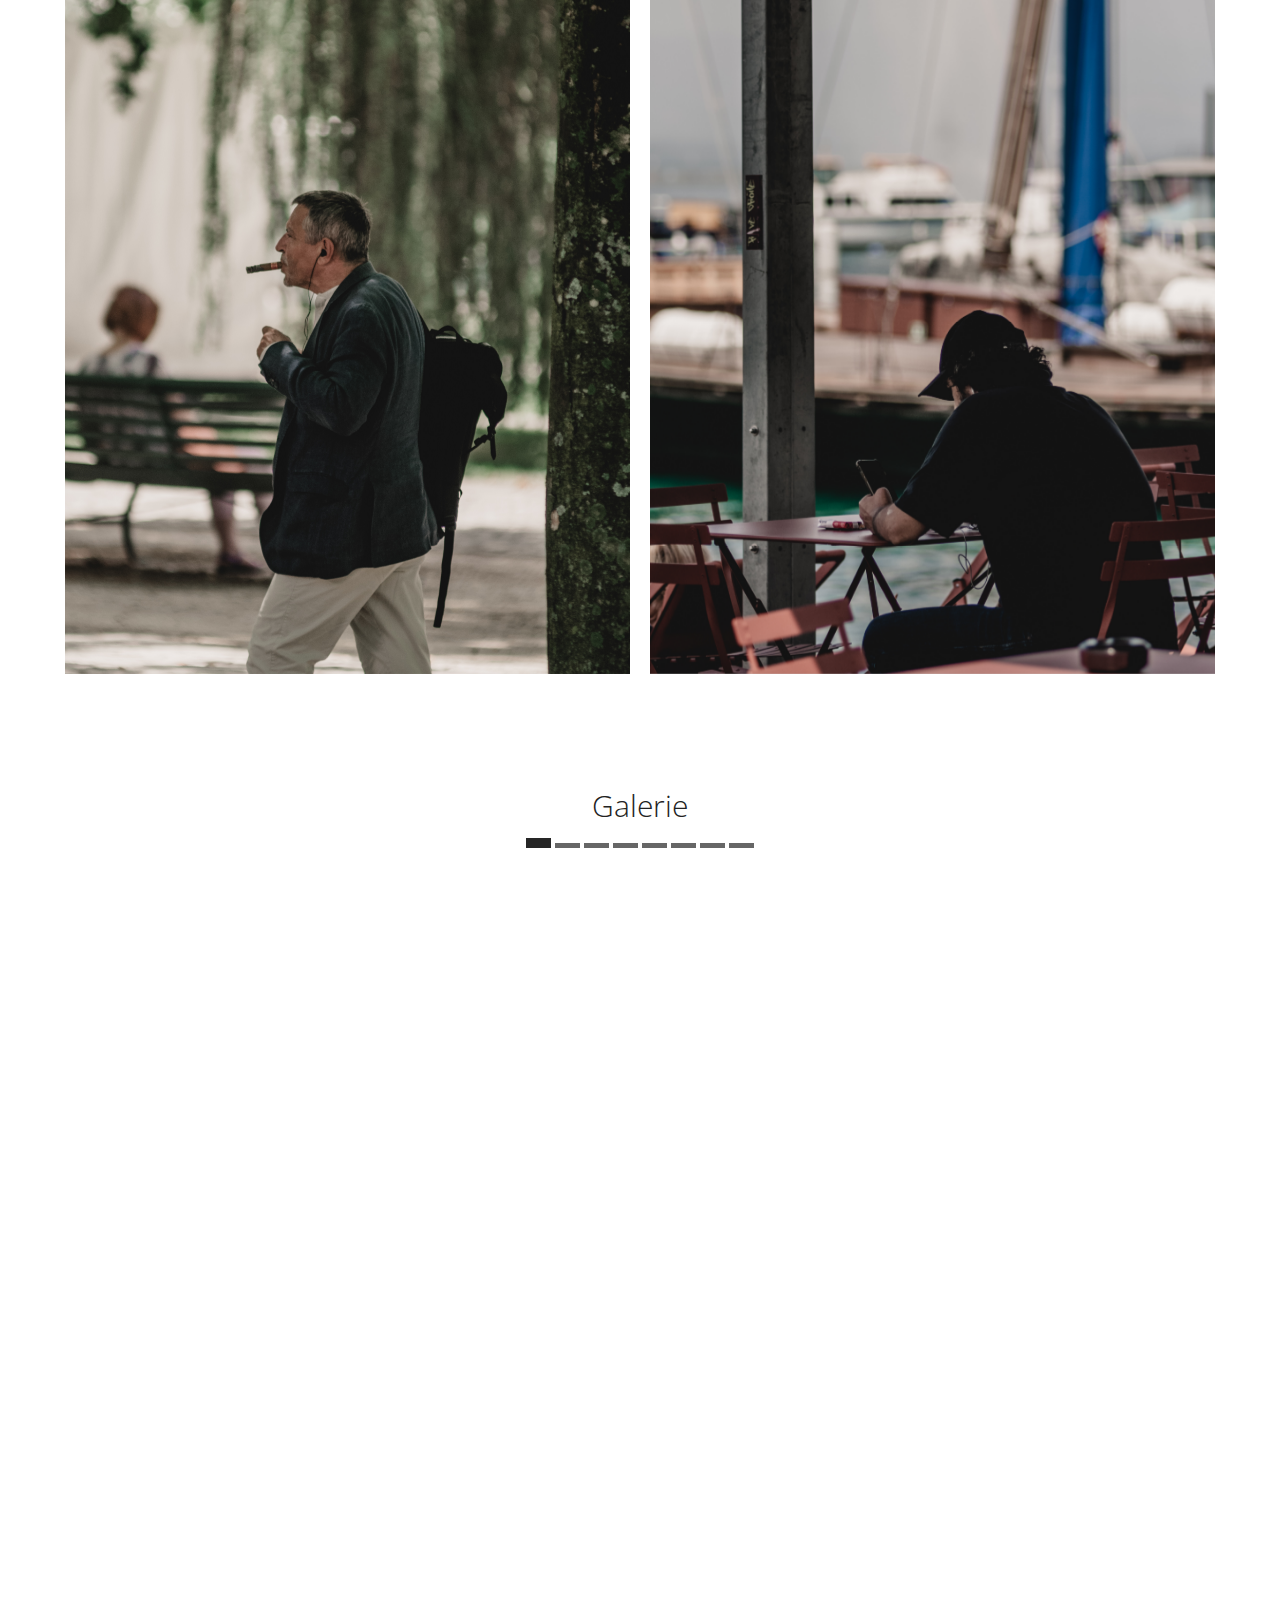
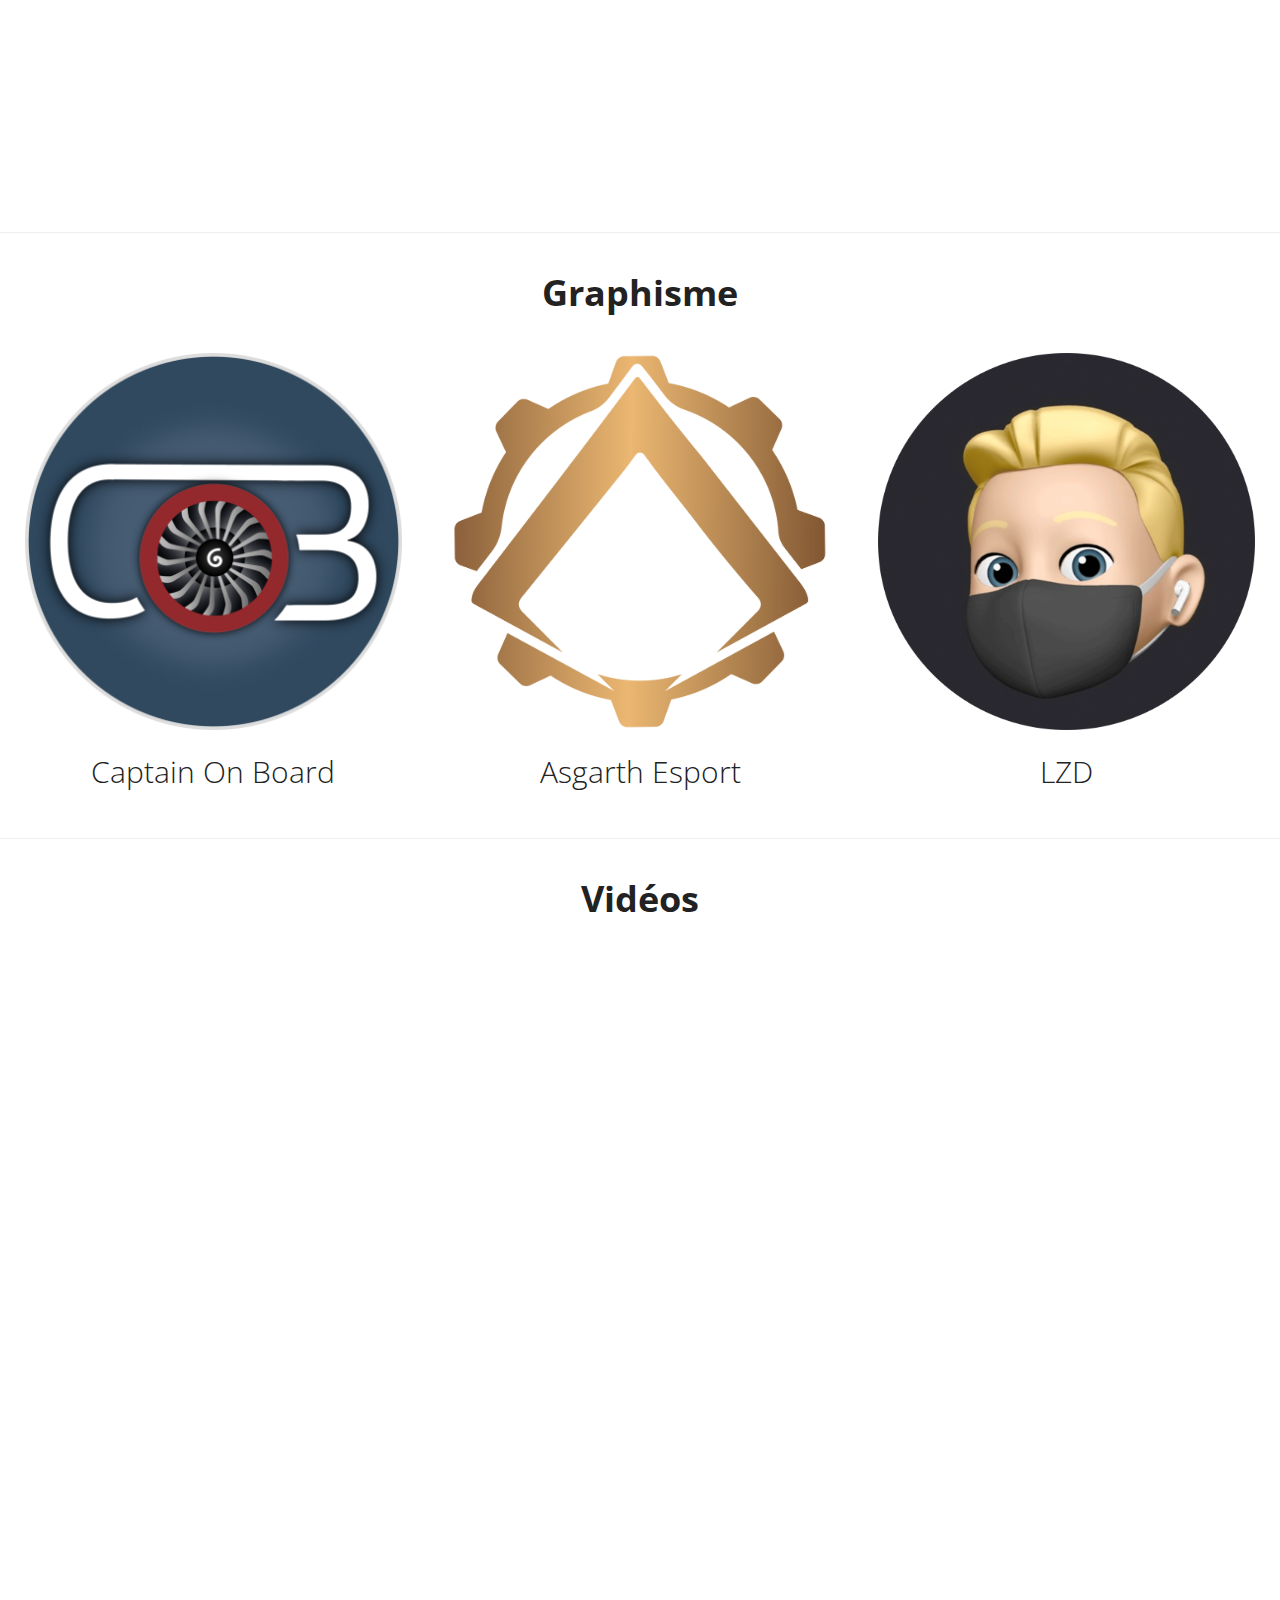
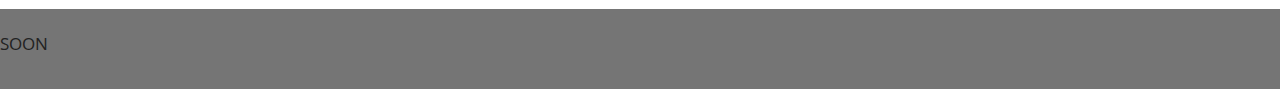
==== commit 3db92698: "Update index.html" ====
--- a/index.html
+++ b/index.html
@@ -65,11 +65,11 @@
 					  <!-- Wrapper for slides -->
 					  <div class="carousel-inner" role="listbox">
 						<div class="item active" >
-						  <img src="img/_DSC0187.JPG" alt="slide" id="img-first">
+						  <img src="img/_DSC0187.jpg" alt="slide" id="img-first">
 						</div>
 
 						<div class="item" >
-						  <img src="img/_DSC0617.JPG" alt="slide" id="img-first">
+						  <img src="img/_DSC0617.jpg" alt="slide" id="img-first">
 						</div>
 
 						<div class="item" >
@@ -101,7 +101,7 @@
 						Je suis un passionné de photographie, de graphisme et plus généralement d'informatique. Mon objectif professionnel serais d'ouvrir mon entreprise. C'est pour cela que je souhaite realiser un BUT MMI sur 3 ans qui pourrais me permettre de m'ouvrir 
 						des portes dans ce domaine. <br>
 						A coté de cela, je pratique intensément le VTT, auparavent en compétitions dans une équipe. Je suis très curieux de tout ce qui m'entoure et j'adore apprendre de nouvelles choses !
-					<img src="./img/IMG_0110.PNG" alt="">
+					<img src="./img/IMG_0110.png" alt="">
 					</p>
 				</div>
 			</div>
@@ -556,11 +556,10 @@
 
 	</div>
 	<div class="video-container">
-		<iframe width="1280" height="720" src="https://www.youtube.com/embed/ldmB4WKri_8" title="SUMMER 2022 - DJI MAVIC MINI - GREECE/CORSICA/LE BESSAT CINEMATIC VIDEO" frameborder="0" allow="accelerometer; autoplay; clipboard-write; encrypted-media; gyroscope; picture-in-picture; web-share" allowfullscreen></iframe>
+		<iframe width="1280" height="720" src="https://www.youtube.com/embed/rCPn_mpIfQo" title="Le vent nous portera (Dance Video)" frameborder="0" allow="accelerometer; autoplay; clipboard-write; encrypted-media; gyroscope; picture-in-picture; web-share" allowfullscreen></iframe>
 
 	</div>
 </div>
-
 
 <footer>
 	SOON
